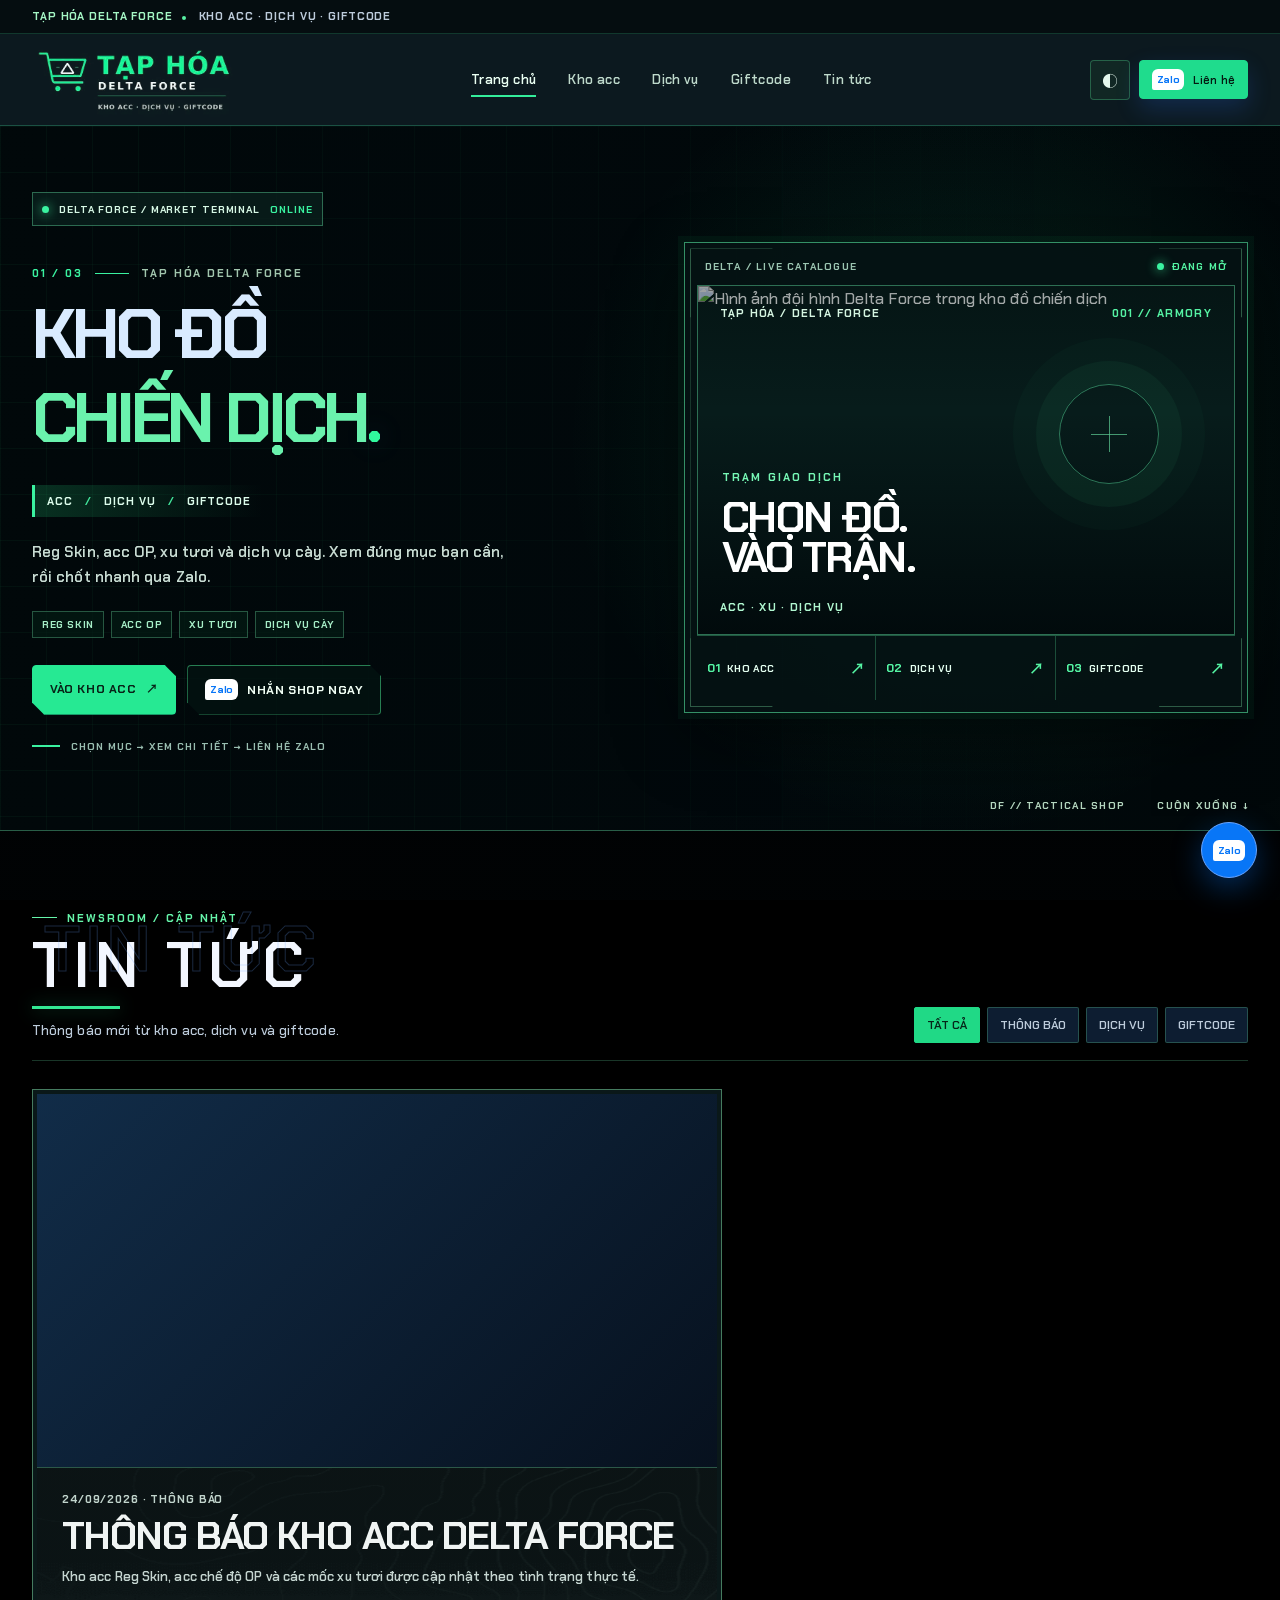
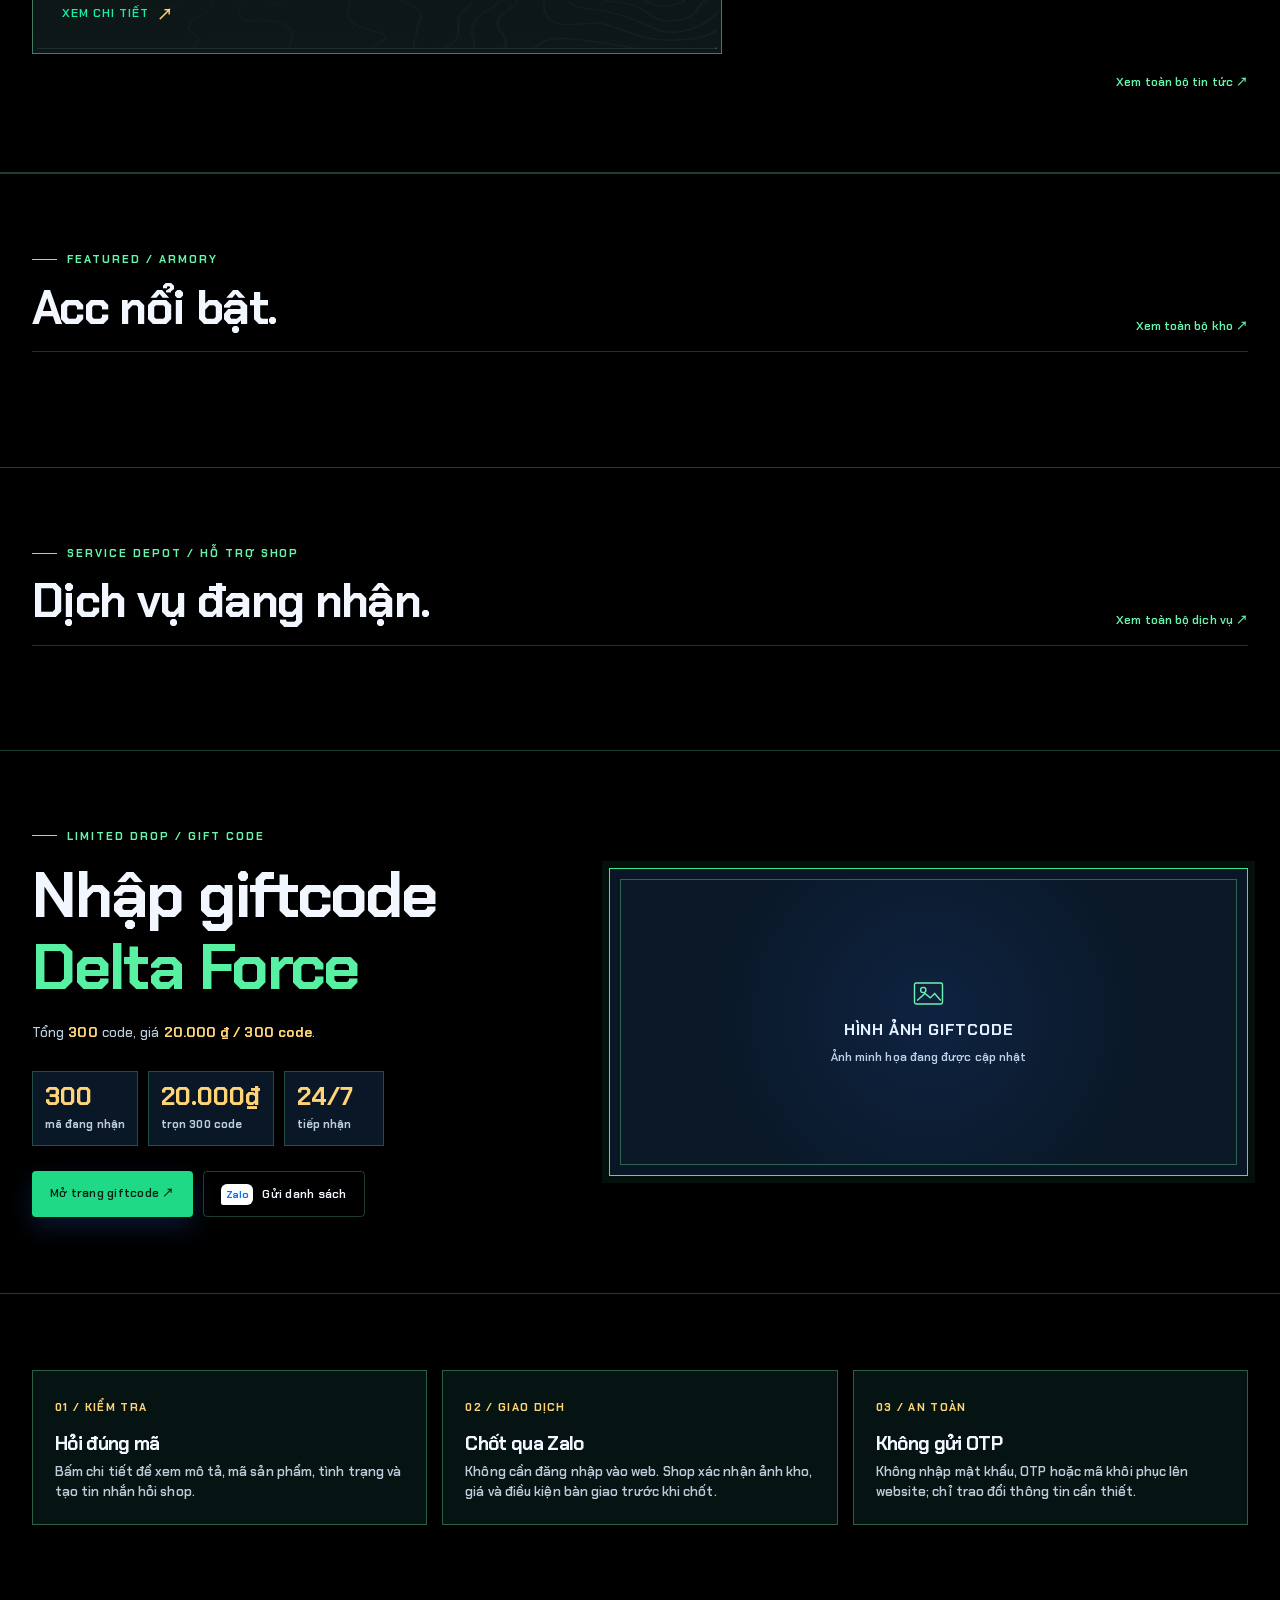
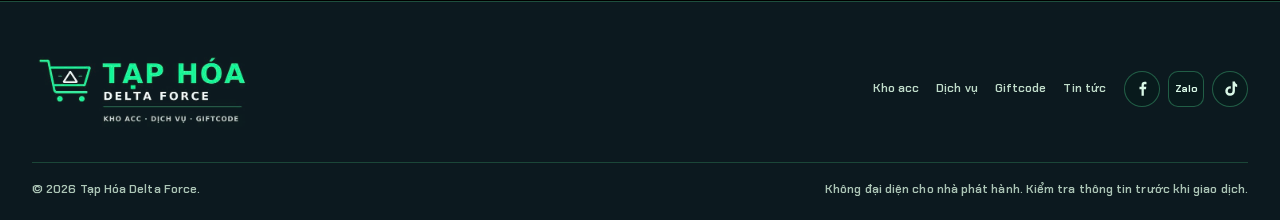
==== public/index.html @ a3ad4f60 "optimize mobile layout v29" ====
<!doctype html>
<html lang="vi" data-theme="dark">
<head>
  <meta charset="utf-8">
  <meta name="viewport" content="width=device-width, initial-scale=1">
  <meta name="theme-color" content="#07111e">
  <meta name="description" content="Tạp Hóa Delta Force — kho acc, dịch vụ và giftcode Delta Force.">
  <title>Tạp Hóa Delta Force | Trang chủ</title>
  <link rel="icon" href="favicon.svg?v=27" type="image/svg+xml">
  <link rel="preconnect" href="https://fonts.googleapis.com">
  <link rel="preconnect" href="https://fonts.gstatic.com" crossorigin>
  <link href="https://fonts.googleapis.com/css2?family=Chakra+Petch:wght@400;500;600;700&family=Kanit:wght@300;400;500;600;700&family=Noto+Sans+TC:wght@400;500;600;700&display=swap" rel="stylesheet">
  <link rel="stylesheet" href="assets/site.css?v=29">
</head>
<body class="df-page" data-page="home">
  <a class="skip-link" href="#main-content">Đến nội dung chính</a>
  <div class="topline"><div class="shell topline-inner"><span><b>TẠP HÓA DELTA FORCE</b><i></i> KHO ACC · DỊCH VỤ · GIFTCODE</span></div></div>
  <header class="site-header"><div class="shell nav-row">
    <a class="brand" href="index.html" aria-label="Tạp Hóa Delta Force - Trang chủ"><img class="site-logo" src="assets/logo-tap-hoa-delta-force.png?v=22" width="600" height="225" alt="Tạp Hóa Delta Force"></a>
    <nav class="main-nav" id="main-nav" aria-label="Điều hướng chính"><a data-page-link="home" href="index.html">Trang chủ</a><a data-page-link="accounts" href="kho-acc.html">Kho acc</a><a data-page-link="services" href="dich-vu.html">Dịch vụ</a><a data-page-link="giftcode" href="giftcode.html">Giftcode</a><a data-page-link="news" href="tin-tuc.html">Tin tức</a></nav>
    <div class="nav-actions"><button class="icon-button" id="theme-toggle" type="button" aria-label="Chuyển giao diện sáng tối" title="Sáng / tối"><span aria-hidden="true">◐</span></button><button class="button button-small button-blue" data-contact="general" type="button"><span class="zalo-pill">Zalo</span> Liên hệ</button><button class="icon-button menu-toggle" id="menu-toggle" type="button" aria-label="Mở menu" aria-controls="main-nav" aria-expanded="false">☰</button></div>
  </div></header>

  <main id="main-content">
    <section class="page-hero home-hero" id="top">
      <div class="shell home-hero-shell">
        <div class="page-hero-copy">
          <div class="df-hero-status"><span class="df-hero-status-dot" aria-hidden="true"></span><span>DELTA FORCE / MARKET TERMINAL</span><strong>ONLINE</strong></div>
          <div class="df-hero-index"><span>01 / 03</span><i aria-hidden="true"></i><span>TẠP HÓA DELTA FORCE</span></div>
          <h1 class="df-hero-heading"><span class="df-hero-heading-line">KHO ĐỒ</span><span class="df-hero-heading-line df-hero-heading-green">CHIẾN DỊCH<span class="df-hero-heading-period">.</span></span></h1>
          <div class="df-hero-strip"><span>ACC</span><span>DỊCH VỤ</span><span>GIFTCODE</span></div>
          <p class="df-hero-lead">Reg Skin, acc OP, xu tươi và dịch vụ cày. Xem đúng mục bạn cần, rồi chốt nhanh qua Zalo.</p>
          <div class="df-hero-chips" aria-label="Nhóm hàng đang có"><span>REG SKIN</span><span>ACC OP</span><span>XU TƯƠI</span><span>DỊCH VỤ CÀY</span></div>
          <div class="hero-action-row"><a class="button button-blue" href="kho-acc.html">VÀO KHO ACC <b aria-hidden="true">↗</b></a><button class="button button-outline" data-contact="general" type="button"><span class="zalo-pill">Zalo</span> NHẮN SHOP NGAY</button></div>
          <div class="df-hero-reassurance"><span class="df-hero-reassurance-bar" aria-hidden="true"></span><span>CHỌN MỤC → XEM CHI TIẾT → LIÊN HỆ ZALO</span></div>
        </div>
        <div class="df-hero-showcase">
          <div class="df-hero-showcase-head"><span>DELTA / LIVE CATALOGUE</span><span class="df-hero-live"><i aria-hidden="true"></i> ĐANG MỞ</span></div>
          <div class="df-hero-showcase-image"><img src="https://cdn.vn.garenanow.com/web/deltaforce/public/df_home/post_generic.jpg" alt="Hình ảnh đội hình Delta Force trong kho đồ chiến dịch" loading="eager" fetchpriority="high"><span class="df-hero-corner top-left">TẠP HÓA / DELTA FORCE</span><span class="df-hero-corner top-right">001 // ARMORY</span><span class="df-hero-corner bottom-left">ACC · XU · DỊCH VỤ</span><div class="df-hero-scan" aria-hidden="true"></div><div class="df-hero-showcase-title"><small>TRẠM GIAO DỊCH</small><strong>CHỌN ĐỒ.<br>VÀO TRẬN.</strong></div></div>
          <nav class="df-hero-showcase-meta" aria-label="Lối tắt danh mục"><a href="kho-acc.html"><b>01</b><span>KHO ACC</span><em aria-hidden="true">↗</em></a><a href="dich-vu.html"><b>02</b><span>DỊCH VỤ</span><em aria-hidden="true">↗</em></a><a href="giftcode.html"><b>03</b><span>GIFTCODE</span><em aria-hidden="true">↗</em></a></nav>
        </div>
      </div>
      <div class="df-hero-ground" aria-hidden="true"><span>DF // TACTICAL SHOP</span><span>CUỘN XUỐNG ↓</span></div>
    </section>

    <section class="df-news-section" id="tin-tuc"><div class="shell"><div class="df-news-heading"><div class="df-news-title-block"><div class="eyebrow">NEWSROOM / CẬP NHẬT</div><h2 data-title="TIN TỨC">TIN TỨC</h2><p>Thông báo mới từ kho acc, dịch vụ và giftcode.</p></div><div class="df-news-filters" id="news-filters" role="group" aria-label="Lọc tin tức"><button class="df-tab active" type="button" data-news-filter="all" aria-pressed="true">TẤT CẢ</button><button class="df-tab" type="button" data-news-filter="THÔNG BÁO" aria-pressed="false">THÔNG BÁO</button><button class="df-tab" type="button" data-news-filter="DỊCH VỤ" aria-pressed="false">DỊCH VỤ</button><button class="df-tab" type="button" data-news-filter="GIFTCODE" aria-pressed="false">GIFTCODE</button></div></div><div class="df-news-layout"><div id="news-feature"></div><div class="df-news-list" id="news-list"></div></div><div class="df-news-footer"><a class="df-link-arrow" href="tin-tuc.html">Xem toàn bộ tin tức ↗</a></div></div></section>
<section class="df-content-section alt"><div class="shell"><div class="df-section-head"><div><div class="eyebrow">FEATURED / ARMORY</div><h2>Acc nổi bật.</h2></div><a class="df-link-arrow" href="kho-acc.html">Xem toàn bộ kho ↗</a></div><div class="df-product-grid" id="home-product-grid"></div></div></section>

    <section class="df-content-section"><div class="shell"><div class="df-section-head"><div><div class="eyebrow">SERVICE DEPOT / HỖ TRỢ SHOP</div><h2>Dịch vụ đang nhận.</h2></div><a class="df-link-arrow" href="dich-vu.html">Xem toàn bộ dịch vụ ↗</a></div><div class="df-service-grid" id="home-service-grid"></div></div></section>

    <section class="df-content-section alt"><div class="shell df-gift-layout"><div class="df-gift-copy"><div class="eyebrow">LIMITED DROP / GIFT CODE</div><h2>Nhập giftcode<br><span>Delta Force</span></h2><p>Tổng <b id="home-gift-total">300</b> code, giá <b id="home-gift-price">20.000 ₫ / 300 code</b>.</p><div class="df-gift-stats"><div><strong id="home-gift-total-stat">300</strong><span>mã đang nhận</span></div><div><strong id="home-gift-price-stat">20.000 ₫</strong><span id="home-gift-price-label">trọn 300 code</span></div><div><strong>24/7</strong><span>tiếp nhận</span></div></div><div class="hero-action-row"><a class="button button-blue" href="giftcode.html">Mở trang giftcode ↗</a><button class="button button-outline" data-contact="giftcode" type="button"><span class="zalo-pill">Zalo</span> Gửi danh sách</button></div></div><div class="df-gift-photo" id="gift-hero-photo" aria-label="Ảnh minh họa dịch vụ Giftcode"><img id="gift-hero-image" alt="Ảnh minh họa Giftcode Delta Force" loading="lazy" hidden><iframe id="gift-hero-player" title="Video Giftcode Delta Force" loading="lazy" allow="autoplay; fullscreen" allowfullscreen hidden></iframe><button id="gift-video-unmute" class="df-gift-video-unmute" type="button" aria-label="Bấm vào video để bật tiếng" hidden><span>Bấm để bật tiếng ↗</span></button><a id="gift-video-source" class="df-gift-video-source" href="https://www.tiktok.com/@phi_hng8/video/7686838780212317461" target="_blank" rel="noopener noreferrer" hidden>Xem video gốc ↗</a><div class="df-gift-photo-placeholder" id="gift-hero-placeholder"><svg viewBox="0 0 40 40" aria-hidden="true"><rect x="4" y="8" width="32" height="24" rx="2"/><circle cx="14" cy="16" r="3"/><path d="m7 28 9-8 6 5 5-5 7 8"/></svg><strong>HÌNH ẢNH GIFTCODE</strong><span>Ảnh minh họa đang được cập nhật</span></div></div></div></section>

    <section class="df-content-section"><div class="shell"><div class="df-info-grid"><article class="df-info-card"><span>01 / KIỂM TRA</span><h3>Hỏi đúng mã</h3><p>Bấm chi tiết để xem mô tả, mã sản phẩm, tình trạng và tạo tin nhắn hỏi shop.</p></article><article class="df-info-card"><span>02 / GIAO DỊCH</span><h3>Chốt qua Zalo</h3><p>Không cần đăng nhập vào web. Shop xác nhận ảnh kho, giá và điều kiện bàn giao trước khi chốt.</p></article><article class="df-info-card"><span>03 / AN TOÀN</span><h3>Không gửi OTP</h3><p>Không nhập mật khẩu, OTP hoặc mã khôi phục lên website; chỉ trao đổi thông tin cần thiết.</p></article></div></div></section>
  </main>

  <footer class="site-footer"><div class="shell"><div class="footer-top"><a class="brand" href="index.html"><img class="site-logo" src="assets/logo-tap-hoa-delta-force.png?v=22" width="600" height="225" alt="Tạp Hóa Delta Force"></a><div class="footer-right"><div class="footer-links"><a href="kho-acc.html">Kho acc</a><a href="dich-vu.html">Dịch vụ</a><a href="giftcode.html">Giftcode</a><a href="tin-tuc.html">Tin tức</a></div><div class="footer-socials" aria-label="Mạng xã hội của shop"><a class="footer-social" data-social-link="facebook" href="https://www.facebook.com/" target="_blank" rel="noopener noreferrer" aria-label="Facebook"><svg viewBox="0 0 24 24" aria-hidden="true"><path d="M13.7 21v-8h2.7l.4-3.1h-3.1V8c0-.9.3-1.5 1.6-1.5H17V3.7c-.3 0-1.2-.1-2.3-.1-2.3 0-3.9 1.4-3.9 4v2.3H8.2V13h2.6v8h2.9Z"/></svg></a><a class="footer-social footer-social-zalo" data-zalo-link href="https://zalo.me/84394781498" target="_blank" rel="noopener noreferrer" aria-label="Zalo"><span>Zalo</span></a><a class="footer-social" data-social-link="tiktok" href="https://www.tiktok.com/@phi_hng8" target="_blank" rel="noopener noreferrer" aria-label="TikTok"><svg viewBox="0 0 24 24" aria-hidden="true"><path d="M14.6 3h3c.2 1.7 1.2 3.1 2.8 3.9v3.1a8.1 8.1 0 0 1-2.8-.7v5.8a6.1 6.1 0 1 1-5.2-6v3.1a3 3 0 1 0 2.2 2.9V3Z"/></svg></a></div></div></div><div class="footer-bottom"><span>© <span id="year"></span> Tạp Hóa Delta Force.</span><span>Không đại diện cho nhà phát hành. Kiểm tra thông tin trước khi giao dịch.</span></div></div></footer>
  <button class="floating-zalo" data-contact="general" type="button" aria-label="Liên hệ Tạp Hóa Delta Force qua Zalo"><span class="zalo-pill">Zalo</span></button>

  <dialog class="modal product-modal" id="product-modal" aria-labelledby="modal-title"><button class="modal-close" type="button" data-close-modal aria-label="Đóng">×</button><div class="modal-product-art" id="modal-art"></div><div class="modal-content"><div class="eyebrow" id="modal-category"></div><h2 id="modal-title"></h2><div class="modal-price" id="modal-price"></div><p id="modal-description"></p><dl class="modal-specs"><dt>Mã sản phẩm</dt><dd id="modal-code"></dd><dt>Tình trạng</dt><dd id="modal-status"></dd><dt>Hình thức</dt><dd>Trao đổi qua Zalo</dd></dl><p class="modal-note" id="modal-note"></p><button class="button button-blue full-button" id="modal-buy" type="button"><span class="zalo-pill">Zalo</span> Hỏi mua mục này</button></div></dialog>
  <dialog class="modal contact-modal" id="contact-modal" aria-labelledby="contact-title"><button class="modal-close" type="button" data-close-modal aria-label="Đóng">×</button><div class="eyebrow">READY TO CHAT / ZALO</div><h2 id="contact-title">Trao đổi với shop</h2><p>Kiểm tra nội dung tin nhắn, sau đó bấm mở Zalo. Website không yêu cầu tài khoản và không tự thu thông tin đăng nhập.</p><label class="sr-only" for="contact-text">Nội dung tin nhắn</label><textarea id="contact-text" spellcheck="false"></textarea><div class="contact-actions"><button class="button button-outline" id="copy-contact" type="button">Sao chép nội dung</button><a class="button button-blue" id="open-zalo" href="https://zalo.me/84394781498" target="_blank" rel="noopener noreferrer"><span class="zalo-pill">Zalo</span> Mở Zalo shop</a></div><div class="contact-status" id="contact-status" role="status" aria-live="polite" hidden></div></dialog>
  <script src="/api/catalog.js"></script><script src="assets/data.js?v=29"></script><script src="assets/site.js?v=29"></script>
</body>
</html>
---- public/assets/site.css ----
:root {
  --bg: #07111e;
  --bg-soft: #0a1727;
  --panel: #0d1d31;
  --panel-2: #102843;
  --panel-3: #142f4e;
  --text: #f2f7ff;
  --muted: #91a5be;
  --muted-2: #667d99;
  --line: #213a57;
  --blue: #2e72ff;
  --blue-bright: #69a5ff;
  --gold: #f4a41b;
  --gold-soft: #ffd477;
  --green: #18d88a;
  --red: #ff6f62;
  --shadow: 0 24px 70px rgba(0, 0, 0, .28);
  --max: 1220px;
  --radius: 14px;
}

html[data-theme="light"] {
  --bg: #edf3f9;
  --bg-soft: #f5f8fc;
  --panel: #ffffff;
  --panel-2: #eef4fb;
  --panel-3: #dfeafa;
  --text: #0b1d31;
  --muted: #607690;
  --muted-2: #8294a9;
  --line: #cad9e9;
  --blue: #1557d6;
  --blue-bright: #1557d6;
  --gold: #b56b00;
  --gold-soft: #d98b13;
  --green: #087c54;
  --shadow: 0 22px 58px rgba(18, 45, 78, .13);
}

* { box-sizing: border-box; }
html { scroll-behavior: smooth; scroll-padding-top: 94px; }
body {
  margin: 0;
  color: var(--text);
  background: var(--bg);
  font: 15px/1.65 "Noto Sans TC", "Segoe UI", Arial, sans-serif;
  -webkit-font-smoothing: antialiased;
  overflow-x: hidden;
}
body::before {
  content: "";
  position: fixed;
  inset: 0;
  pointer-events: none;
  opacity: .26;
  background-image: linear-gradient(rgba(105, 165, 255, .035) 1px, transparent 1px), linear-gradient(90deg, rgba(105, 165, 255, .035) 1px, transparent 1px);
  background-size: 42px 42px;
  mask-image: linear-gradient(to bottom, #000, transparent 86%);
  z-index: -1;
}
body, button, input, select, textarea { font-family: inherit; }
button, input, select, textarea { font-size: inherit; }
button, a { -webkit-tap-highlight-color: transparent; }
button { cursor: pointer; }
a { color: inherit; text-decoration: none; }
img { display: block; max-width: 100%; }
h1, h2, h3, p { margin: 0; }
h1, h2, h3, .button, .brand-copy, .eyebrow, .topline, .card-label, .hud-frame, .category-tab, .gift-card, .trade-card { font-family: "Chakra Petch", "Noto Sans TC", sans-serif; }
h1, h2, h3 { line-height: 1.12; letter-spacing: -.035em; }
button:focus-visible, a:focus-visible, input:focus-visible, select:focus-visible, textarea:focus-visible, summary:focus-visible { outline: 3px solid var(--gold); outline-offset: 3px; }

.shell { width: min(var(--max), calc(100% - 64px)); margin-inline: auto; }
.sr-only { position: absolute; width: 1px; height: 1px; padding: 0; margin: -1px; overflow: hidden; clip: rect(0, 0, 0, 0); white-space: nowrap; border: 0; }
.skip-link { position: fixed; left: 18px; top: -80px; z-index: 100; padding: 10px 14px; color: #fff; background: var(--blue); }
.skip-link:focus { top: 10px; }

.topline { border-bottom: 1px solid var(--line); background: rgba(10, 23, 39, .93); color: var(--muted); font-size: 10px; letter-spacing: .08em; }
html[data-theme="light"] .topline { background: #dfeafa; }
.topline-inner { min-height: 33px; display: flex; align-items: center; justify-content: space-between; gap: 18px; }
.topline b { color: var(--gold-soft); font-weight: 700; }
.topline i { display: inline-block; width: 4px; height: 4px; margin: 0 9px; border-radius: 50%; background: var(--blue-bright); vertical-align: middle; }
.topline a { color: var(--gold-soft); font-weight: 700; }
.topline a span { margin-left: 5px; font-size: 14px; }

.site-header { position: sticky; top: 0; z-index: 30; border-bottom: 1px solid var(--line); background: color-mix(in srgb, var(--bg) 88%, transparent); backdrop-filter: blur(18px); }
.nav-row { min-height: 78px; display: flex; align-items: center; gap: 28px; }
.brand { display: inline-flex; align-items: center; gap: 11px; flex: none; }
.brand-mark { width: 41px; height: 41px; display: grid; place-items: center; border: 1px solid var(--blue); background: linear-gradient(145deg, var(--panel-2), var(--panel)); box-shadow: 0 0 0 4px rgba(46, 114, 255, .08); }
.brand-mark svg { width: 32px; height: 32px; fill: none; stroke: var(--gold); stroke-width: 3; stroke-linecap: round; stroke-linejoin: round; }
.brand-copy { display: grid; line-height: 1; letter-spacing: .08em; }
.brand-copy strong { font-size: 15px; font-weight: 700; }
.brand-copy b { margin-top: 5px; color: var(--blue-bright); font-size: 10px; font-weight: 700; letter-spacing: .17em; }
.main-nav { display: flex; align-items: center; justify-content: center; gap: 8px; flex: 1; }
.main-nav a { position: relative; padding: 10px 12px; color: var(--muted); font-family: "Chakra Petch", sans-serif; font-size: 13px; font-weight: 600; letter-spacing: .03em; }
.main-nav a::after { content: ""; position: absolute; left: 12px; right: 12px; bottom: 3px; height: 2px; transform: scaleX(0); transform-origin: left; background: var(--gold); transition: transform .18s ease; }
.main-nav a:hover, .main-nav a.active { color: var(--text); }
.main-nav a:hover::after, .main-nav a.active::after { transform: scaleX(1); }
.nav-actions { display: flex; align-items: center; gap: 9px; }
.icon-button { width: 40px; height: 40px; display: grid; place-items: center; border: 1px solid var(--line); border-radius: 4px; color: var(--muted); background: var(--panel); }
.icon-button:hover { border-color: var(--blue); color: var(--blue-bright); }
.menu-toggle { display: none; font-size: 19px; }

.button { min-height: 46px; display: inline-flex; align-items: center; justify-content: center; gap: 9px; padding: 10px 17px; border: 1px solid transparent; border-radius: 4px; font-weight: 700; font-size: 12px; letter-spacing: .02em; transition: transform .18s ease, box-shadow .18s ease, background .18s ease, border-color .18s ease; }
.button:hover { transform: translateY(-2px); }
.button-blue { color: #fff !important; background: var(--blue); box-shadow: 0 10px 25px rgba(46, 114, 255, .2); }
.button-blue:hover { background: #4785ff; box-shadow: 0 13px 30px rgba(46, 114, 255, .3); }
.button-outline { color: var(--text); background: transparent; border-color: var(--line); }
.button-outline:hover { border-color: var(--blue-bright); background: var(--panel-2); }
.button-small { min-height: 39px; padding: 8px 12px; font-size: 11px; }
.zalo-pill { display: inline-grid; place-items: center; padding: 2px 5px; color: #0876f7; background: #fff; border-radius: 6px 6px 6px 2px; font-family: "Segoe UI", sans-serif; font-size: 10px; font-weight: 800; line-height: 17px; letter-spacing: -.03em; }

.hero { position: relative; padding: 88px 0 78px; border-bottom: 1px solid var(--line); background: radial-gradient(circle at 78% 15%, rgba(46, 114, 255, .19), transparent 28%), radial-gradient(circle at 18% 42%, rgba(244, 164, 27, .07), transparent 24%); }
.hero::after { content: ""; position: absolute; right: -120px; bottom: -180px; width: 560px; height: 560px; border: 1px solid rgba(105, 165, 255, .1); border-radius: 50%; box-shadow: 0 0 0 32px rgba(105, 165, 255, .025), 0 0 0 64px rgba(105, 165, 255, .02); pointer-events: none; }
.hero-grid { display: grid; grid-template-columns: minmax(0, 1fr) minmax(420px, .92fr); align-items: center; gap: 76px; }
.eyebrow { display: flex; align-items: center; gap: 10px; color: var(--gold-soft); font-size: 10px; font-weight: 700; letter-spacing: .18em; }
.eyebrow::before { content: ""; width: 25px; height: 1px; background: currentColor; }
.hero h1 { margin: 23px 0 22px; font-size: clamp(46px, 5.6vw, 78px); font-weight: 700; }
.hero h1 span, .gift-copy h2 span { color: var(--blue-bright); }
.hero-lead { max-width: 570px; color: var(--muted); font-size: 16px; line-height: 1.9; }
.hero-tags { display: flex; flex-wrap: wrap; gap: 8px; margin-top: 25px; }
.hero-tags span { padding: 6px 9px; border: 1px solid var(--line); background: rgba(13, 29, 49, .56); color: var(--muted); font-family: "Chakra Petch", sans-serif; font-size: 9px; font-weight: 600; letter-spacing: .08em; }
html[data-theme="light"] .hero-tags span { background: rgba(255, 255, 255, .62); }
.hero-actions { display: flex; flex-wrap: wrap; gap: 11px; margin-top: 29px; }
.hero-note { display: flex; align-items: center; gap: 8px; margin-top: 22px; color: var(--muted-2); font-size: 11px; }
.status-dot { width: 7px; height: 7px; border-radius: 50%; background: var(--green); box-shadow: 0 0 0 4px rgba(24, 216, 138, .1); }

.hero-visual { position: relative; min-width: 0; }
.hud-frame { position: relative; padding: 21px; border: 1px solid var(--blue); background: linear-gradient(145deg, rgba(16, 40, 67, .94), rgba(7, 17, 30, .95)); box-shadow: var(--shadow), 0 0 0 7px rgba(46, 114, 255, .07); overflow: hidden; }
html[data-theme="light"] .hud-frame { background: linear-gradient(145deg, #f9fcff, #dce9fa); }
.hud-frame::before, .hud-frame::after { content: ""; position: absolute; width: 56px; height: 56px; border-color: var(--gold); border-style: solid; pointer-events: none; }
.hud-frame::before { left: -1px; top: -1px; border-width: 3px 0 0 3px; }
.hud-frame::after { right: -1px; bottom: -1px; border-width: 0 3px 3px 0; }
.hud-top, .hud-bottom { display: flex; justify-content: space-between; gap: 10px; color: var(--muted); font-size: 9px; letter-spacing: .14em; }
.hud-top b, .hud-bottom span:last-child { color: var(--gold-soft); }
.hud-top b { font-weight: 700; }
.hud-main { display: flex; align-items: center; gap: 28px; padding: 38px 20px 34px; }
.radar { position: relative; width: 170px; aspect-ratio: 1; display: grid; place-items: center; border: 1px solid rgba(105, 165, 255, .35); border-radius: 50%; background: radial-gradient(circle, rgba(46, 114, 255, .21) 0, transparent 63%), linear-gradient(90deg, transparent 49.5%, rgba(105, 165, 255, .28) 50%, transparent 50.5%), linear-gradient(0deg, transparent 49.5%, rgba(105, 165, 255, .28) 50%, transparent 50.5%); overflow: hidden; flex: none; }
.radar::before { content: ""; position: absolute; inset: 19%; border: 1px solid rgba(105, 165, 255, .28); border-radius: 50%; }
.radar-ring { position: absolute; border: 1px solid rgba(105, 165, 255, .21); border-radius: 50%; }
.ring-one { inset: 32%; }.ring-two { inset: 7%; }
.radar-line { position: absolute; width: 100%; height: 1px; background: var(--gold); transform: rotate(-42deg); transform-origin: center; opacity: .9; }
.radar-dot { position: absolute; left: 58%; top: 29%; width: 7px; height: 7px; border-radius: 50%; background: var(--gold); box-shadow: 0 0 0 6px rgba(244, 164, 27, .12), 0 0 18px var(--gold); }
.radar strong { color: var(--text); font-size: 28px; letter-spacing: .1em; z-index: 1; }
.hud-info { min-width: 0; }
.hud-kicker { display: block; color: var(--gold-soft); font-size: 10px; letter-spacing: .24em; }
.hud-info strong { display: block; margin: 8px 0 10px; color: var(--text); font-size: clamp(31px, 4vw, 51px); line-height: .92; letter-spacing: .06em; }
.hud-info small { color: var(--muted); font-size: 9px; letter-spacing: .12em; }
.hud-grid { display: grid; grid-template-columns: repeat(2, 1fr); border-top: 1px solid var(--line); border-left: 1px solid var(--line); }
.hud-grid > div { min-height: 82px; padding: 13px; border-right: 1px solid var(--line); border-bottom: 1px solid var(--line); }
.hud-grid span { display: block; color: var(--gold-soft); font-size: 9px; }
.hud-grid b { display: block; margin-top: 8px; color: var(--text); font-size: 14px; }
.hud-grid small { display: block; margin-top: 2px; color: var(--muted); font-size: 8px; letter-spacing: .07em; }
.hud-bottom { padding-top: 17px; font-size: 8px; }
.hud-bottom i { display: inline-block; width: 5px; height: 5px; margin-left: 6px; border-radius: 50%; background: var(--green); box-shadow: 0 0 0 3px rgba(24, 216, 138, .1); }
.floating-badge { position: absolute; right: -25px; bottom: 19px; display: flex; align-items: center; gap: 9px; padding: 12px 14px; border: 1px solid var(--gold); color: var(--bg); background: var(--gold); box-shadow: 0 12px 30px rgba(244, 164, 27, .23); transform: rotate(-3deg); }
.floating-badge strong { font-family: "Chakra Petch", sans-serif; font-size: 26px; line-height: 1; }
.floating-badge span { font-family: "Chakra Petch", sans-serif; font-size: 9px; font-weight: 700; line-height: 1.2; letter-spacing: .08em; }

.signal-strip { border-bottom: 1px solid var(--line); background: var(--panel); }
.signal-grid { display: grid; grid-template-columns: repeat(3, 1fr); }
.signal-item { display: flex; align-items: flex-start; gap: 13px; padding: 22px 24px; }
.signal-item + .signal-item { border-left: 1px solid var(--line); }
.signal-icon { width: 30px; height: 30px; display: grid; place-items: center; flex: none; color: var(--gold-soft); border: 1px solid var(--line); background: var(--panel-2); font-family: "Chakra Petch", sans-serif; font-weight: 700; }
.signal-item b { display: block; color: var(--text); font-family: "Chakra Petch", sans-serif; font-size: 12px; }
.signal-item small { display: block; margin-top: 3px; color: var(--muted); font-size: 10px; line-height: 1.5; }

.section { padding: 90px 0; }
.section-heading { display: flex; align-items: flex-end; justify-content: space-between; gap: 25px; margin-bottom: 33px; }
.section-heading h2 { margin-top: 14px; font-size: clamp(34px, 4vw, 49px); font-weight: 700; }
.section-heading > p { max-width: 390px; color: var(--muted); font-size: 12px; line-height: 1.8; }
.section-heading-tight { margin-bottom: 25px; }

.catalog-section { background: linear-gradient(180deg, transparent, rgba(13, 29, 49, .55)); }
.catalog-toolbar { display: flex; align-items: center; justify-content: space-between; gap: 20px; flex-wrap: wrap; }
.category-tabs { display: flex; flex-wrap: wrap; gap: 7px; }
.category-tab { min-height: 39px; padding: 8px 13px; border: 1px solid var(--line); border-radius: 2px; color: var(--muted); background: var(--panel); font-size: 10px; font-weight: 700; letter-spacing: .03em; }
.category-tab:hover { color: var(--text); border-color: var(--blue); }
.category-tab.active { border-color: var(--blue); color: #fff; background: var(--blue); }
.catalog-tools { display: flex; align-items: center; gap: 9px; }
.search-box { position: relative; }
.search-box > span:not(.sr-only) { position: absolute; left: 12px; top: 7px; color: var(--muted); font-size: 21px; }
.search-box input, .catalog-tools select { min-height: 39px; border: 1px solid var(--line); border-radius: 3px; color: var(--text); background: var(--panel); font-size: 11px; }
.search-box input { width: 205px; padding: 8px 12px 8px 33px; }
.catalog-tools select { padding: 8px 10px; }
.search-box input::placeholder { color: var(--muted-2); }
.result-line { min-height: 25px; margin-top: 19px; color: var(--muted); font-family: "Chakra Petch", sans-serif; font-size: 10px; letter-spacing: .08em; }
.product-grid { display: grid; grid-template-columns: repeat(4, minmax(0, 1fr)); gap: 16px; }
.product-card { display: flex; flex-direction: column; min-width: 0; overflow: hidden; border: 1px solid var(--line); background: var(--panel); transition: transform .18s ease, border-color .18s ease, box-shadow .18s ease; }
.product-card:hover { transform: translateY(-4px); border-color: var(--blue); box-shadow: 0 18px 35px rgba(0, 0, 0, .2); }
.product-visual { position: relative; min-height: 188px; display: flex; align-items: center; justify-content: center; overflow: hidden; background-color: var(--panel-2); background-image: linear-gradient(135deg, rgba(105, 165, 255, .05) 25%, transparent 25%), linear-gradient(315deg, rgba(105, 165, 255, .05) 25%, transparent 25%); background-position: 0 0, 9px 9px; background-size: 18px 18px; }
.product-visual::before { content: ""; position: absolute; inset: 15px; border: 1px solid rgba(105, 165, 255, .21); clip-path: polygon(0 0, 26% 0, 26% 1px, 74% 1px, 74% 0, 100% 0, 100% 26%, calc(100% - 1px) 26%, calc(100% - 1px) 74%, 100% 74%, 100% 100%, 74% 100%, 74% calc(100% - 1px), 26% calc(100% - 1px), 26% 100%, 0 100%, 0 74%, 1px 74%, 1px 26%, 0 26%); }
.product-visual::after { content: ""; position: absolute; inset: 0; background: radial-gradient(circle at 72% 25%, rgba(46, 114, 255, .22), transparent 34%); pointer-events: none; }
.art-reg { background-color: #0f273f; }.art-op { background-color: #111e31; }.art-xu { background-color: #352818; }.art-service { background-color: #102d35; }.art-gift { background-color: #291f3a; }
html[data-theme="light"] .art-reg { background-color: #dceeff; } html[data-theme="light"] .art-op { background-color: #e4eaf3; } html[data-theme="light"] .art-xu { background-color: #fff0d2; } html[data-theme="light"] .art-service { background-color: #d7f0ef; } html[data-theme="light"] .art-gift { background-color: #eee3fa; }
.art-symbol { position: relative; z-index: 1; color: var(--blue-bright); font-family: "Chakra Petch", sans-serif; font-size: 53px; font-weight: 700; letter-spacing: .03em; text-shadow: 0 0 27px rgba(105, 165, 255, .4); }
.art-xu .art-symbol { color: var(--gold-soft); text-shadow: 0 0 27px rgba(244, 164, 27, .42); }.art-gift .art-symbol { color: #d7a7ff; }.art-service .art-symbol { color: #6ee3da; }
.product-tag, .product-code { position: absolute; z-index: 2; top: 13px; padding: 4px 7px; font-family: "Chakra Petch", sans-serif; font-size: 8px; font-weight: 700; letter-spacing: .08em; }
.product-tag { left: 13px; color: var(--text); border: 1px solid rgba(105, 165, 255, .27); background: rgba(7, 17, 30, .58); }
html[data-theme="light"] .product-tag { background: rgba(255,255,255,.72); }
.product-code { right: 13px; color: var(--gold-soft); }
.product-scan { position: absolute; bottom: 16px; left: 16px; right: 16px; z-index: 2; height: 1px; background: var(--blue); opacity: .65; box-shadow: 0 0 13px var(--blue); }
.product-body { display: flex; flex-direction: column; flex: 1; padding: 17px 17px 16px; }
.product-meta { display: flex; justify-content: space-between; gap: 8px; color: var(--muted-2); font-family: "Chakra Petch", sans-serif; font-size: 9px; letter-spacing: .06em; }
.product-meta b { color: var(--green); font-weight: 600; }
.product-card h3 { margin: 9px 0 8px; font-size: 18px; font-weight: 700; }
.product-card p { min-height: 38px; color: var(--muted); font-size: 11px; line-height: 1.65; }
.product-bottom { display: flex; align-items: flex-end; justify-content: space-between; gap: 8px; margin-top: 17px; padding-top: 14px; border-top: 1px solid var(--line); }
.product-price { color: var(--text); font-family: "Chakra Petch", sans-serif; font-size: 17px; font-weight: 700; line-height: 1.05; }
.product-price small { display: block; margin-top: 5px; color: var(--muted-2); font-size: 8px; font-weight: 500; }
.card-actions { display: flex; gap: 6px; }
.text-button { min-height: 34px; padding: 6px 9px; border: 1px solid var(--line); border-radius: 3px; color: var(--muted); background: transparent; font-family: "Chakra Petch", sans-serif; font-size: 9px; font-weight: 700; }
.text-button:hover { color: var(--text); border-color: var(--blue); }.text-button.buy { color: #fff; border-color: var(--blue); background: var(--blue); }
.empty-state { display: grid; gap: 6px; place-items: center; padding: 55px 20px; border: 1px dashed var(--line); background: var(--panel); text-align: center; }
.empty-state strong { font-family: "Chakra Petch", sans-serif; font-size: 20px; }.empty-state span { color: var(--muted); font-size: 12px; }

.service-section { border-block: 1px solid var(--line); background: linear-gradient(180deg, rgba(13, 29, 49, .63), transparent); }
.service-grid { display: grid; grid-template-columns: repeat(4, minmax(0, 1fr)); gap: 16px; }
.service-card { display: flex; flex-direction: column; overflow: hidden; border: 1px solid var(--line); background: var(--panel); }
.service-card:hover { border-color: var(--blue); }
.service-image { position: relative; aspect-ratio: 1.42; overflow: hidden; background: var(--panel-2); }
.service-image::after { content: ""; position: absolute; inset: 0; background: linear-gradient(180deg, transparent 32%, rgba(7, 17, 30, .8)); }
.service-image img { width: 100%; height: 100%; object-fit: cover; transition: transform .35s ease; }
.service-image.image-fallback { background: radial-gradient(circle at 65% 25%, rgba(46,114,255,.35), transparent 30%), linear-gradient(135deg, var(--panel-3), var(--panel)); }
.service-card:hover .service-image img { transform: scale(1.05); }
.service-code { position: absolute; z-index: 1; left: 13px; top: 12px; padding: 4px 7px; color: var(--gold-soft); border: 1px solid rgba(244, 164, 27, .55); background: rgba(7, 17, 30, .65); font-family: "Chakra Petch", sans-serif; font-size: 9px; font-weight: 700; letter-spacing: .08em; }
.service-body { display: flex; flex-direction: column; flex: 1; padding: 19px 18px 18px; }
.card-label { color: var(--gold-soft); font-size: 10px; font-weight: 700; letter-spacing: .1em; }
.service-body h3 { margin: 8px 0 9px; font-size: 20px; }.service-body p { min-height: 34px; color: var(--muted); font-size: 11px; line-height: 1.7; }.service-body p + p { margin-top: 5px; }.service-body b { color: var(--text); }.service-highlight { color: var(--gold-soft) !important; }.service-body .button { align-self: flex-start; margin-top: 16px; }
.service-note { display: flex; align-items: center; gap: 8px; margin-top: 22px; color: var(--muted); font-size: 11px; }.service-note span { color: var(--green); font-weight: 700; }

.gift-section { position: relative; overflow: hidden; background: radial-gradient(circle at 78% 45%, rgba(46, 114, 255, .2), transparent 34%), var(--panel); }
.gift-section::after { content: "CODE"; position: absolute; right: -25px; bottom: -69px; color: rgba(105, 165, 255, .045); font-family: "Chakra Petch", sans-serif; font-size: 190px; font-weight: 700; letter-spacing: -.1em; pointer-events: none; }
.gift-layout { display: grid; grid-template-columns: .88fr 1.12fr; align-items: center; gap: 78px; }
.gift-copy h2 { margin: 16px 0 17px; font-size: clamp(38px, 4vw, 57px); }.gift-copy > p { max-width: 520px; color: var(--muted); font-size: 14px; line-height: 1.9; }.gift-copy > p b { color: var(--gold-soft); }.gift-copy .button { margin-top: 26px; }
.gift-meta { display: flex; gap: 12px; margin-top: 25px; }.gift-meta div { min-width: 92px; padding: 11px 12px; border: 1px solid var(--line); background: var(--bg-soft); }.gift-meta strong { display: block; color: var(--gold-soft); font-family: "Chakra Petch", sans-serif; font-size: 21px; line-height: 1; }.gift-meta span { display: block; margin-top: 7px; color: var(--muted); font-size: 9px; }
.gift-card { position: relative; padding: 24px; border: 1px solid var(--blue); background: #091726; box-shadow: var(--shadow), 0 0 0 8px rgba(46, 114, 255, .08); }.gift-card::before { content: ""; position: absolute; inset: 10px; border: 1px dashed rgba(105, 165, 255, .28); pointer-events: none; }.gift-card-top { position: relative; z-index: 1; display: flex; justify-content: space-between; color: var(--muted); font-size: 10px; letter-spacing: .13em; }.gift-card-top b { color: var(--gold-soft); }.gift-console { position: relative; z-index: 1; margin-top: 24px; padding: 19px; border: 1px solid #183653; background: #06111e; color: #9cc2e9; }.console-line { display: flex; align-items: center; gap: 5px; padding-bottom: 15px; border-bottom: 1px solid #183653; color: #6b88a7; font-size: 10px; }.console-line i { width: 6px; height: 6px; border-radius: 50%; background: var(--red); }.console-line i:nth-child(2) { background: var(--gold); }.console-line i:nth-child(3) { background: var(--green); }.console-line span { margin-left: 8px; font-family: "Chakra Petch", sans-serif; }.gift-console p { margin-top: 15px; color: #9cc2e9; font-family: "Chakra Petch", sans-serif; font-size: 12px; }.gift-console em { color: var(--gold); font-style: normal; }.console-progress { height: 5px; margin-top: 22px; background: #17324e; }.console-progress span { display: block; height: 100%; background: linear-gradient(90deg, var(--blue), var(--gold)); }.gift-console small { display: block; margin-top: 10px; color: var(--muted-2); font-size: 9px; letter-spacing: .09em; }.gift-seal { position: absolute; z-index: 2; right: 39px; bottom: 27px; width: 73px; height: 73px; display: grid; place-items: center; align-content: center; border: 1px solid var(--gold); border-radius: 50%; color: var(--gold-soft); background: rgba(7, 17, 30, .88); font-family: "Chakra Petch", sans-serif; font-size: 22px; font-weight: 700; line-height: .8; transform: rotate(9deg); }.gift-seal span { margin-top: 6px; font-size: 8px; letter-spacing: .2em; }

.trade-section { background: var(--bg-soft); }
.trade-grid { display: grid; grid-template-columns: 1fr 1fr; gap: 70px; align-items: center; }.trade-panel h2 { margin: 16px 0 16px; font-size: clamp(35px, 4vw, 52px); }.trade-panel > p { max-width: 500px; color: var(--muted); font-size: 14px; line-height: 1.85; }.trade-panel .button { margin-top: 27px; }.trade-list { display: grid; gap: 13px; margin-top: 25px; }.trade-list div { display: flex; align-items: center; gap: 12px; color: var(--muted); font-size: 12px; }.trade-list b { width: 27px; height: 27px; display: grid; place-items: center; flex: none; color: var(--gold-soft); border: 1px solid var(--line); font-family: "Chakra Petch", sans-serif; font-size: 10px; }.trade-card { position: relative; min-height: 310px; padding: 25px; border: 1px solid var(--line); background: linear-gradient(145deg, var(--panel-2), var(--panel)); box-shadow: var(--shadow); overflow: hidden; }.trade-card::before { content: ""; position: absolute; width: 230px; height: 230px; right: -60px; bottom: -65px; border: 1px solid rgba(105, 165, 255, .23); border-radius: 50%; box-shadow: 0 0 0 24px rgba(105, 165, 255, .04), 0 0 0 48px rgba(105, 165, 255, .03); }.trade-card-head { display: flex; justify-content: space-between; color: var(--muted); font-size: 10px; letter-spacing: .14em; }.trade-card-head b { color: var(--green); }.trade-lines { display: grid; gap: 22px; margin-top: 48px; }.trade-lines div { display: flex; justify-content: space-between; gap: 20px; padding-bottom: 11px; border-bottom: 1px solid var(--line); }.trade-lines span { color: var(--muted); font-size: 10px; }.trade-lines strong { color: var(--text); font-size: 12px; text-align: right; }.trade-stamp { position: absolute; right: 42px; bottom: 33px; padding: 10px; border: 1px solid var(--gold); color: var(--gold-soft); font-size: 10px; font-weight: 700; line-height: 1.05; letter-spacing: .12em; transform: rotate(-12deg); }

.faq-section { border-top: 1px solid var(--line); }.faq-grid { display: grid; grid-template-columns: .82fr 1.18fr; gap: 90px; }.faq-grid h2 { margin: 16px 0; font-size: clamp(32px, 3.4vw, 44px); }.faq-grid > div > p { color: var(--muted); font-size: 13px; line-height: 1.85; }.faq-list details { border-bottom: 1px solid var(--line); padding: 17px 0; }.faq-list details:first-child { padding-top: 0; }.faq-list summary { display: flex; align-items: center; justify-content: space-between; gap: 20px; cursor: pointer; list-style: none; color: var(--text); font-family: "Chakra Petch", sans-serif; font-size: 14px; font-weight: 700; }.faq-list summary::-webkit-details-marker { display: none; }.faq-list summary::after { content: "+"; color: var(--gold-soft); font-size: 20px; font-weight: 400; }.faq-list details[open] summary::after { content: "−"; }.faq-list details p { padding: 12px 31px 0 0; color: var(--muted); font-size: 12px; line-height: 1.8; }.faq-list details p b { color: var(--gold-soft); }

.site-footer { padding: 42px 0 20px; border-top: 1px solid var(--line); background: var(--panel); }.footer-top { display: flex; align-items: center; justify-content: space-between; gap: 25px; padding-bottom: 28px; border-bottom: 1px solid var(--line); }.footer-links { display: flex; flex-wrap: wrap; align-items: center; justify-content: flex-end; gap: 17px; color: var(--muted); font-family: "Chakra Petch", sans-serif; font-size: 11px; }.footer-links a:hover, .footer-links button:hover { color: var(--blue-bright); }.footer-links button { padding: 0; border: 0; color: var(--gold-soft); background: none; font: inherit; cursor: pointer; }.footer-bottom { display: flex; justify-content: space-between; gap: 20px; margin-top: 17px; color: var(--muted-2); font-size: 10px; }
.floating-zalo { position: fixed; right: 23px; bottom: 22px; z-index: 25; width: 56px; height: 56px; display: grid; place-items: center; border: 1px solid #69a5ff; border-radius: 50%; background: #0876f7; box-shadow: 0 10px 30px rgba(8, 118, 247, .35); }.floating-zalo:hover { transform: translateY(-3px); }

.modal { width: min(810px, calc(100% - 26px)); max-height: 91dvh; padding: 0; overflow: auto; color: var(--text); border: 1px solid var(--line); border-radius: 5px; background: var(--panel); box-shadow: 0 30px 90px rgba(0,0,0,.55); }.modal::backdrop { background: rgba(1, 7, 15, .75); backdrop-filter: blur(5px); }.modal-close { position: absolute; z-index: 3; top: 12px; right: 12px; width: 35px; height: 35px; border: 1px solid var(--line); border-radius: 3px; color: var(--muted); background: var(--panel); font-size: 22px; line-height: 1; }.modal-close:hover { color: var(--text); border-color: var(--blue); }.product-modal { display: none; grid-template-columns: 1fr 1fr; }.product-modal[open] { display: grid; }.modal-product-art { min-height: 405px; border-right: 1px solid var(--line); background: radial-gradient(circle at 66% 25%, rgba(46,114,255,.28), transparent 28%), linear-gradient(135deg, #102d4a, #081421); position: relative; display: grid; place-items: center; }.modal-product-art::before { content: ""; position: absolute; inset: 30px; border: 1px solid rgba(105,165,255,.3); }.modal-product-art::after { content: "DF"; position: absolute; inset: 0; display: grid; place-items: center; color: var(--gold-soft); font: 700 82px "Chakra Petch", sans-serif; letter-spacing: .1em; text-shadow: 0 0 32px rgba(244,164,27,.35); opacity: .22; }.modal-art-symbol { position: relative; z-index: 1; color: var(--gold-soft); font: 700 50px "Chakra Petch", sans-serif; letter-spacing: .08em; text-shadow: 0 0 20px rgba(244,164,27,.38); }.modal-art-label { position: absolute; z-index: 1; left: 32px; bottom: 27px; color: var(--muted); font: 700 10px "Chakra Petch", sans-serif; letter-spacing: .12em; }.modal-content { padding: 43px 31px 29px; }.modal-content h2 { margin: 16px 0 12px; font-size: 29px; }.modal-price { color: var(--gold-soft); font-family: "Chakra Petch", sans-serif; font-size: 27px; font-weight: 700; }.modal-content > p { color: var(--muted); font-size: 12px; line-height: 1.8; }.modal-specs { display: grid; grid-template-columns: 1fr 1fr; gap: 10px; margin: 20px 0; padding: 15px 0; border-block: 1px solid var(--line); font-size: 11px; }.modal-specs dt { color: var(--muted); }.modal-specs dd { margin: 0; color: var(--text); font-weight: 700; text-align: right; }.modal-note { padding: 11px 13px; border-left: 2px solid var(--gold); background: var(--panel-2); }.full-button { width: 100%; margin-top: 20px; }
.contact-modal { width: min(550px, calc(100% - 26px)); padding: 32px; }.contact-modal h2 { margin: 15px 0 9px; font-size: 27px; }.contact-modal > p { color: var(--muted); font-size: 12px; line-height: 1.8; }.contact-modal textarea { width: 100%; min-height: 175px; margin: 16px 0 15px; padding: 12px; resize: vertical; border: 1px solid var(--line); border-radius: 3px; color: var(--text); background: var(--bg-soft); font-size: 12px; line-height: 1.7; }.contact-actions { display: flex; flex-wrap: wrap; gap: 8px; }.contact-status { margin-top: 11px; color: var(--green); font-size: 11px; }
.toast { position: fixed; left: 50%; bottom: 29px; z-index: 80; max-width: calc(100% - 32px); padding: 11px 17px; transform: translateX(-50%); color: #fff; border: 1px solid #355477; background: #0b1b2e; box-shadow: 0 10px 30px rgba(0,0,0,.3); font-size: 12px; text-align: center; }

@media (max-width: 1040px) {
  .shell { width: min(var(--max), calc(100% - 42px)); }
  .nav-row { gap: 14px; }.main-nav { gap: 0; }.main-nav a { padding-inline: 8px; font-size: 12px; }.main-nav a::after { left: 8px; right: 8px; }
  .hero-grid { gap: 40px; }.product-grid { grid-template-columns: repeat(3, minmax(0, 1fr)); }.service-grid { grid-template-columns: repeat(2, minmax(0, 1fr)); }.gift-layout { gap: 42px; }
}
@media (max-width: 800px) {
  .topline-inner { min-height: 38px; }.topline-inner > a { display: none; }
  .nav-row { min-height: 70px; }.main-nav { position: absolute; left: 21px; right: 21px; top: 77px; display: none; flex-direction: column; align-items: stretch; gap: 0; padding: 9px; border: 1px solid var(--line); background: var(--panel); box-shadow: var(--shadow); }.main-nav.open { display: flex; }.main-nav a { padding: 12px; }.main-nav a::after { display: none; }.menu-toggle { display: grid; }
  .hero { padding: 65px 0 58px; }.hero-grid { grid-template-columns: 1fr; }.hero-copy { max-width: 670px; }.hero-visual { width: min(100%, 610px); margin: 9px auto 0; }.floating-badge { right: -8px; }.signal-grid { grid-template-columns: 1fr; }.signal-item { padding: 16px 0; }.signal-item + .signal-item { border-top: 1px solid var(--line); border-left: 0; }
  .section { padding: 66px 0; }.section-heading { display: block; }.section-heading > p { margin-top: 13px; }.product-grid { grid-template-columns: repeat(2, minmax(0, 1fr)); }.gift-layout, .trade-grid, .faq-grid { grid-template-columns: 1fr; gap: 36px; }.faq-grid { gap: 34px; }.footer-top { display: block; }.footer-links { justify-content: flex-start; margin-top: 22px; }
}
@media (max-width: 560px) {
  .shell { width: calc(100% - 30px); }.brand-copy strong { font-size: 13px; }.brand-copy b { font-size: 8px; }.brand-mark { width: 37px; height: 37px; }.brand-mark svg { width: 28px; height: 28px; }.nav-actions .button { display: none; }.hero h1 { font-size: 44px; }.hero-lead { font-size: 13px; }.hero-tags span { font-size: 8px; }.hero-actions .button { flex: 1; padding-inline: 10px; }
  .hud-main { gap: 16px; padding: 28px 7px; }.radar { width: 112px; }.hud-info strong { font-size: 32px; }.hud-grid > div { min-height: 74px; padding: 10px; }.hud-grid b { font-size: 12px; }.hud-bottom { font-size: 7px; }.floating-badge { right: -5px; bottom: 13px; padding: 9px 11px; }.floating-badge strong { font-size: 20px; }
  .catalog-toolbar { display: block; }.catalog-tools { margin-top: 12px; }.search-box, .search-box input, .catalog-tools select { width: 100%; }.catalog-tools { flex-direction: column; align-items: stretch; }.product-grid, .service-grid { grid-template-columns: 1fr; }.product-visual { min-height: 210px; }.service-image { aspect-ratio: 1.65; }.gift-meta { gap: 7px; }.gift-meta div { min-width: 0; flex: 1; padding: 10px 8px; }.gift-card { padding: 17px; }.gift-seal { right: 24px; bottom: 25px; }.trade-lines { margin-top: 35px; }.trade-lines div { display: block; }.trade-lines strong { display: block; margin-top: 5px; text-align: left; }.trade-stamp { right: 25px; bottom: 27px; }.footer-bottom { display: block; }.footer-bottom span + span { display: block; margin-top: 8px; }.product-modal { grid-template-columns: 1fr; }.product-modal[open] { display: block; }.modal-product-art { min-height: 220px; border-right: 0; border-bottom: 1px solid var(--line); }.modal-content { padding: 28px 22px 24px; }.contact-modal { padding: 28px 20px 22px; }.contact-actions .button { flex: 1; }.floating-zalo { right: 15px; bottom: 15px; width: 52px; height: 52px; }
}

/* TẠP HÓA DELTA FORCE — multi-page storefront and local Delta admin */
.df-page { background: var(--bg); }
.df-page .topline { background: #07111e; }
.df-page .site-header { background: rgba(7, 17, 30, .88); }
.df-page .main-nav a.current { color: #fff; }
.df-page .main-nav a.current::after { transform: scaleX(1); }
.df-page .brand-copy strong { letter-spacing: .11em; }
.df-page .brand-copy b { color: var(--gold-soft); }
.df-page .brand-mark { border-color: var(--gold); }
.df-page .brand-mark svg { stroke: var(--gold); }

.page-hero { position: relative; min-height: 430px; display: flex; align-items: center; overflow: hidden; border-bottom: 1px solid var(--line); background: linear-gradient(90deg, rgba(5, 14, 25, .98) 0%, rgba(5, 14, 25, .81) 48%, rgba(5, 14, 25, .55) 100%), url("https://web.df.garena.com/02_h5/240923_official_website/vi/pc/bg_01.jpg") center/cover; }
.page-hero::before { content: ""; position: absolute; inset: 0; opacity: .42; background: linear-gradient(125deg, transparent 44%, rgba(46, 114, 255, .18) 44.2%, transparent 44.6%), linear-gradient(125deg, transparent 67%, rgba(244, 164, 27, .12) 67.2%, transparent 67.5%); pointer-events: none; }
.page-hero .shell { position: relative; z-index: 1; }
.page-hero-copy { max-width: 650px; padding: 68px 0 72px; }
.page-hero h1 { margin: 16px 0 16px; color: #f5f8ff; font-size: clamp(43px, 6vw, 76px); text-transform: uppercase; }
.page-hero h1 span { color: var(--gold-soft); }
.page-hero p { max-width: 540px; color: #b8c8db; font-size: 14px; line-height: 1.85; }
.page-hero-meta { display: flex; flex-wrap: wrap; gap: 8px; margin-top: 24px; }.page-hero-meta span { padding: 6px 9px; color: #d6e4f7; border: 1px solid #355474; background: rgba(12, 29, 49, .72); font: 700 9px "Chakra Petch", sans-serif; letter-spacing: .08em; }
.hero-action-row { display: flex; flex-wrap: wrap; gap: 10px; margin-top: 25px; }
.hero-ribbon { position: absolute; right: 0; bottom: 35px; display: flex; align-items: center; gap: 12px; padding: 12px 17px; color: #07111e; background: var(--gold); font: 700 11px "Chakra Petch", sans-serif; transform: skew(-13deg); box-shadow: 0 10px 30px rgba(0,0,0,.22); }.hero-ribbon span { transform: skew(13deg); }

.df-content-section { padding: 76px 0; }.df-content-section.alt { border-block: 1px solid var(--line); background: var(--panel); }
.df-section-head { display: flex; align-items: flex-end; justify-content: space-between; gap: 25px; margin-bottom: 28px; }.df-section-head h2 { margin-top: 13px; font-size: clamp(31px, 4vw, 47px); }.df-section-head p { max-width: 390px; color: var(--muted); font-size: 12px; line-height: 1.8; }
.df-link-arrow { color: var(--gold-soft); font: 700 12px "Chakra Petch", sans-serif; white-space: nowrap; }.df-link-arrow:hover { color: var(--blue-bright); }
.df-feature-grid { display: grid; grid-template-columns: repeat(3, minmax(0, 1fr)); gap: 16px; }.df-feature-card { position: relative; min-height: 235px; display: flex; flex-direction: column; justify-content: flex-end; overflow: hidden; border: 1px solid var(--line); background: linear-gradient(140deg, var(--panel-3), var(--panel)); }.df-feature-card::before { content: ""; position: absolute; inset: 11px; border: 1px solid rgba(105,165,255,.22); clip-path: polygon(0 0, 28% 0, 28% 1px, 72% 1px, 72% 0, 100% 0, 100% 28%, calc(100% - 1px) 28%, calc(100% - 1px) 72%, 100% 72%, 100% 100%, 72% 100%, 72% calc(100% - 1px), 28% calc(100% - 1px), 28% 100%, 0 100%, 0 72%, 1px 72%, 1px 28%, 0 28%); }.df-feature-card::after { content: ""; position: absolute; inset: 0; background: radial-gradient(circle at 70% 26%, rgba(46,114,255,.35), transparent 32%), linear-gradient(150deg, transparent 45%, rgba(244,164,27,.12)); pointer-events: none; }.df-feature-card:nth-child(2)::after { background: radial-gradient(circle at 25% 25%, rgba(24,216,138,.18), transparent 34%), linear-gradient(150deg, transparent 45%, rgba(46,114,255,.12)); }.df-feature-card:nth-child(3)::after { background: radial-gradient(circle at 70% 22%, rgba(244,164,27,.24), transparent 34%), linear-gradient(150deg, transparent 45%, rgba(105,165,255,.08)); }.df-feature-card > * { position: relative; z-index: 1; }.df-feature-symbol { position: absolute; right: 24px; top: 35px; color: rgba(105,165,255,.35); font: 700 54px "Chakra Petch", sans-serif; letter-spacing: .1em; }.df-feature-card:nth-child(2) .df-feature-symbol { color: rgba(24,216,138,.35); }.df-feature-card:nth-child(3) .df-feature-symbol { color: rgba(244,164,27,.4); }.df-feature-copy { padding: 23px; }.df-feature-copy small { color: var(--gold-soft); font: 700 10px "Chakra Petch", sans-serif; letter-spacing: .15em; }.df-feature-copy h3 { margin: 8px 0 7px; font-size: 25px; }.df-feature-copy p { min-height: 38px; color: var(--muted); font-size: 11px; line-height: 1.65; }

.df-product-grid { display: grid; grid-template-columns: repeat(4, minmax(0, 1fr)); gap: 15px; }.df-product-card { display: flex; flex-direction: column; overflow: hidden; border: 1px solid var(--line); background: var(--panel); transition: transform .18s ease, border-color .18s ease, box-shadow .18s ease; }.df-product-card:hover { transform: translateY(-4px); border-color: var(--blue-bright); box-shadow: 0 18px 35px rgba(0,0,0,.23); }.df-product-media { position: relative; aspect-ratio: 1.22; overflow: hidden; background: linear-gradient(135deg, #102d4a, #091624); }.df-product-media::after { content: ""; position: absolute; inset: 0; background: linear-gradient(180deg, transparent 43%, rgba(2, 9, 17, .91)); }.df-product-media img { width: 100%; height: 100%; object-fit: cover; transition: transform .3s ease; }.df-product-card:hover .df-product-media img { transform: scale(1.06); }.df-product-label { position: absolute; z-index: 1; top: 12px; left: 12px; padding: 4px 7px; color: #fff; border: 1px solid rgba(105,165,255,.35); background: rgba(7,17,30,.66); font: 700 8px "Chakra Petch", sans-serif; letter-spacing: .08em; }.df-product-id { position: absolute; z-index: 1; top: 13px; right: 12px; color: var(--gold-soft); font: 700 9px "Chakra Petch", sans-serif; }.df-product-fallback { position: absolute; inset: 0; display: grid; place-items: center; color: var(--gold-soft); font: 700 42px "Chakra Petch", sans-serif; letter-spacing: .08em; }.df-product-body { display: flex; flex: 1; flex-direction: column; padding: 17px 17px 15px; }.df-product-meta { display: flex; justify-content: space-between; gap: 8px; color: var(--muted-2); font: 9px "Chakra Petch", sans-serif; letter-spacing: .06em; }.df-product-meta b { color: var(--green); font-weight: 700; }.df-product-body h3 { margin: 9px 0 7px; font-size: 17px; }.df-product-body p { min-height: 37px; color: var(--muted); font-size: 11px; line-height: 1.65; }.df-product-bottom { display: flex; align-items: flex-end; justify-content: space-between; gap: 9px; margin-top: 16px; padding-top: 13px; border-top: 1px solid var(--line); }.df-product-price { color: var(--gold-soft); font: 700 17px "Chakra Petch", sans-serif; line-height: 1.05; }.df-product-price small { display: block; margin-top: 5px; color: var(--muted-2); font: 9px "Noto Sans TC", sans-serif; }.df-product-actions { display: flex; gap: 5px; }.df-mini-button { min-height: 33px; padding: 6px 8px; border: 1px solid var(--line); border-radius: 3px; color: var(--muted); background: transparent; font: 700 9px "Chakra Petch", sans-serif; }.df-mini-button:hover { color: var(--text); border-color: var(--blue); }.df-mini-button.primary { color: #fff; border-color: var(--blue); background: var(--blue); }
.df-catalog-controls { display: flex; align-items: flex-end; justify-content: space-between; gap: 18px; flex-wrap: wrap; margin-bottom: 22px; }.df-tabs { display: flex; flex-wrap: wrap; gap: 7px; }.df-tab { min-height: 38px; padding: 8px 12px; border: 1px solid var(--line); border-radius: 2px; color: var(--muted); background: var(--panel); font: 700 10px "Chakra Petch", sans-serif; }.df-tab:hover, .df-tab.active { color: #fff; border-color: var(--blue); background: var(--blue); }.df-search-sort { display: flex; gap: 8px; }.df-search-sort input, .df-search-sort select { min-height: 38px; border: 1px solid var(--line); border-radius: 3px; color: var(--text); background: var(--panel); font-size: 11px; }.df-search-sort input { width: 205px; padding: 8px 11px; }.df-search-sort select { padding: 8px 9px; }.df-result { margin: 7px 0 15px; color: var(--muted); font: 10px "Chakra Petch", sans-serif; letter-spacing: .07em; }.df-empty { padding: 55px 20px; border: 1px dashed var(--line); color: var(--muted); background: var(--panel); text-align: center; }.df-empty strong { display: block; margin-bottom: 5px; color: var(--text); font: 700 20px "Chakra Petch", sans-serif; }

.df-service-grid { display: grid; grid-template-columns: repeat(3, minmax(0, 1fr)); gap: 17px; }.df-service-card { display: flex; flex-direction: column; overflow: hidden; border: 1px solid var(--line); background: var(--panel); }.df-service-card:hover { border-color: var(--blue); }.df-service-media { position: relative; aspect-ratio: 1.62; overflow: hidden; background: var(--panel-2); }.df-service-media::after { content: ""; position: absolute; inset: 0; background: linear-gradient(180deg, transparent 33%, rgba(5,14,25,.86)); }.df-service-media img { width: 100%; height: 100%; object-fit: cover; transition: transform .3s ease; }.df-service-card:hover img { transform: scale(1.05); }.df-service-code { position: absolute; z-index: 1; top: 12px; left: 12px; color: var(--gold-soft); font: 700 9px "Chakra Petch", sans-serif; letter-spacing: .12em; }.df-service-body { display: flex; flex: 1; flex-direction: column; padding: 19px; }.df-service-body small { color: var(--gold-soft); font: 700 10px "Chakra Petch", sans-serif; letter-spacing: .11em; }.df-service-body h3 { margin: 9px 0 9px; font-size: 23px; }.df-service-body p { min-height: 42px; color: var(--muted); font-size: 12px; line-height: 1.75; }.df-service-price { margin-top: 14px; color: var(--gold-soft); font: 700 21px "Chakra Petch", sans-serif; }.df-service-body .button { align-self: flex-start; margin-top: 17px; }.df-service-note { display: flex; gap: 8px; margin-top: 22px; color: var(--muted); font-size: 11px; }.df-service-note b { color: var(--green); }

.df-gift-layout { display: grid; grid-template-columns: .88fr 1.12fr; align-items: center; gap: 75px; }.df-gift-copy h2 { margin: 15px 0 16px; font-size: clamp(39px, 5vw, 64px); }.df-gift-copy h2 span { color: var(--blue-bright); }.df-gift-copy > p { max-width: 520px; color: var(--muted); font-size: 14px; line-height: 1.9; }.df-gift-copy > p b { color: var(--gold-soft); }.df-gift-stats { display: flex; gap: 10px; margin: 25px 0 0; }.df-gift-stats div { min-width: 100px; padding: 12px; border: 1px solid var(--line); background: var(--bg-soft); }.df-gift-stats strong { display: block; color: var(--gold-soft); font: 700 25px "Chakra Petch", sans-serif; line-height: 1; }.df-gift-stats span { display: block; margin-top: 6px; color: var(--muted); font-size: 9px; }.df-console { position: relative; padding: 25px; border: 1px solid var(--blue); background: linear-gradient(145deg, #102843, #07111e); box-shadow: var(--shadow), 0 0 0 8px rgba(46,114,255,.08); }.df-console::before { content: ""; position: absolute; inset: 11px; border: 1px dashed rgba(105,165,255,.26); pointer-events: none; }.df-console-head { position: relative; z-index: 1; display: flex; justify-content: space-between; color: var(--muted); font: 10px "Chakra Petch", sans-serif; letter-spacing: .14em; }.df-console-head b { color: var(--gold-soft); }.df-console-box { position: relative; z-index: 1; margin-top: 25px; padding: 21px; border: 1px solid #1b3d60; background: #06111e; }.df-console-line { display: flex; align-items: center; gap: 5px; padding-bottom: 14px; border-bottom: 1px solid #1b3d60; color: #7595b7; font: 10px "Chakra Petch", sans-serif; }.df-console-line i { width: 6px; height: 6px; border-radius: 50%; background: #ff6f62; }.df-console-line i:nth-child(2) { background: var(--gold); }.df-console-line i:nth-child(3) { background: var(--green); }.df-console-line span { margin-left: 8px; }.df-console-box p { margin-top: 15px; color: #a2c8eb; font: 12px "Chakra Petch", sans-serif; }.df-console-box em { color: var(--gold); font-style: normal; }.df-progress { height: 5px; margin-top: 22px; background: #183552; }.df-progress span { display: block; height: 100%; background: linear-gradient(90deg, var(--blue), var(--gold)); }.df-console-box small { display: block; margin-top: 10px; color: #617c99; font: 9px "Chakra Petch", sans-serif; letter-spacing: .09em; }
.df-gift-table { margin-top: 26px; }.df-gift-card { display: flex; align-items: center; justify-content: space-between; gap: 20px; padding: 17px 19px; border: 1px solid var(--line); background: var(--panel); }.df-gift-card + .df-gift-card { margin-top: 9px; }.df-gift-card h3 { font-size: 18px; }.df-gift-card p { margin-top: 5px; color: var(--muted); font-size: 11px; }.df-gift-card strong { color: var(--gold-soft); font: 700 18px "Chakra Petch", sans-serif; white-space: nowrap; }

.df-info-grid { display: grid; grid-template-columns: repeat(3, minmax(0, 1fr)); gap: 15px; }.df-info-card { padding: 22px; border: 1px solid var(--line); background: var(--panel); }.df-info-card span { color: var(--gold-soft); font: 700 10px "Chakra Petch", sans-serif; letter-spacing: .12em; }.df-info-card h3 { margin: 13px 0 8px; font-size: 19px; }.df-info-card p { color: var(--muted); font-size: 11px; line-height: 1.75; }

.df-admin-shell { min-height: 100vh; background: var(--bg); }.df-admin-topbar { position: sticky; top: 0; z-index: 20; display: flex; align-items: center; justify-content: space-between; gap: 18px; min-height: 76px; padding: 0 34px; border-bottom: 1px solid var(--line); background: rgba(7,17,30,.92); backdrop-filter: blur(15px); }.df-admin-topbar .brand { flex: none; }.df-admin-topbar-actions { display: flex; align-items: center; gap: 8px; }.df-admin-main { width: min(1420px, calc(100% - 68px)); margin: 0 auto; padding: 34px 0 65px; }.df-admin-intro { display: flex; align-items: flex-end; justify-content: space-between; gap: 25px; margin-bottom: 24px; }.df-admin-intro h1 { margin-top: 13px; font-size: 42px; }.df-admin-intro p { max-width: 450px; color: var(--muted); font-size: 12px; line-height: 1.8; }.df-admin-actions { display: flex; flex-wrap: wrap; gap: 8px; }.df-admin-stats { display: grid; grid-template-columns: repeat(4, 1fr); gap: 14px; margin-bottom: 20px; }.df-admin-stat { padding: 18px; border: 1px solid var(--line); background: var(--panel); }.df-admin-stat small { color: var(--muted); font-size: 10px; }.df-admin-stat strong { display: block; margin-top: 7px; color: var(--gold-soft); font: 700 28px "Chakra Petch", sans-serif; }.df-admin-panel { margin-bottom: 20px; padding: 22px; border: 1px solid var(--line); background: var(--panel); }.df-admin-panel-head { display: flex; align-items: center; justify-content: space-between; gap: 15px; margin-bottom: 18px; }.df-admin-panel-head h2 { font-size: 22px; }.df-admin-panel-head p { margin-top: 5px; color: var(--muted); font-size: 11px; }.df-admin-table-wrap { overflow-x: auto; }.df-admin-table { width: 100%; border-collapse: collapse; font-size: 11px; }.df-admin-table th { color: var(--muted-2); background: var(--bg-soft); font: 700 9px "Chakra Petch", sans-serif; letter-spacing: .08em; text-align: left; text-transform: uppercase; }.df-admin-table td, .df-admin-table th { padding: 12px 11px; border-bottom: 1px solid var(--line); vertical-align: middle; }.df-admin-table td strong { color: var(--text); font-weight: 700; }.df-admin-table td small { display: block; margin-top: 4px; color: var(--muted); }.df-admin-thumb { width: 53px; height: 42px; overflow: hidden; border: 1px solid var(--line); background: var(--panel-2); }.df-admin-thumb img { width: 100%; height: 100%; object-fit: cover; }.df-admin-badge { display: inline-flex; padding: 4px 7px; color: var(--green); border: 1px solid rgba(24,216,138,.22); background: rgba(24,216,138,.07); font: 700 9px "Chakra Petch", sans-serif; }.df-admin-actions-cell { display: flex; gap: 5px; justify-content: flex-end; }.df-admin-button { min-height: 32px; padding: 6px 9px; border: 1px solid var(--line); border-radius: 3px; color: var(--muted); background: transparent; font: 700 9px "Chakra Petch", sans-serif; }.df-admin-button:hover { color: var(--text); border-color: var(--blue); }.df-admin-button.primary { color: #fff; border-color: var(--blue); background: var(--blue); }.df-admin-button.danger { color: #ff968d; }.df-admin-grid2 { display: grid; grid-template-columns: 1fr 1fr; gap: 18px; }.df-admin-field { display: flex; flex-direction: column; gap: 6px; margin-bottom: 14px; }.df-admin-field label { color: var(--muted); font: 700 10px "Chakra Petch", sans-serif; letter-spacing: .06em; }.df-admin-field input, .df-admin-field select, .df-admin-field textarea { width: 100%; border: 1px solid var(--line); border-radius: 3px; color: var(--text); background: var(--bg-soft); font-size: 12px; }.df-admin-field input, .df-admin-field select { min-height: 40px; padding: 8px 10px; }.df-admin-field textarea { min-height: 95px; padding: 10px; resize: vertical; }.df-admin-form-actions { display: flex; flex-wrap: wrap; gap: 8px; margin-top: 5px; }.df-admin-help { color: var(--muted); font-size: 11px; line-height: 1.7; }.df-admin-inline { display: flex; align-items: center; gap: 8px; }.df-admin-inline input { min-width: 0; }.df-admin-empty { padding: 26px; color: var(--muted); border: 1px dashed var(--line); text-align: center; }.df-admin-message { min-height: 19px; margin-top: 8px; color: var(--green); font-size: 11px; }.df-admin-file { color: var(--muted); font-size: 11px; }.df-admin-danger-note { margin: 10px 0 0; color: #ff9a90; font-size: 10px; }
.df-admin-modal { width: min(690px, calc(100% - 24px)); padding: 0; }.df-admin-modal .modal-content { padding: 25px; }.df-admin-modal h2 { margin: 0 0 18px; font-size: 25px; }.df-admin-modal .modal-close { top: 17px; right: 18px; }.df-admin-modal .modal-content > p { margin-bottom: 18px; }

@media (max-width: 1040px) { .df-product-grid { grid-template-columns: repeat(3, minmax(0, 1fr)); }.df-service-grid { grid-template-columns: repeat(2, minmax(0, 1fr)); }.df-gift-layout { gap: 38px; }.df-admin-main { width: min(100% - 42px, 1420px); } }
@media (max-width: 800px) { .page-hero { min-height: 410px; }.page-hero-copy { padding: 55px 0 62px; }.hero-ribbon { right: -10px; bottom: 20px; }.df-section-head { display: block; }.df-section-head p { margin-top: 13px; }.df-feature-grid, .df-info-grid { grid-template-columns: 1fr; }.df-product-grid { grid-template-columns: repeat(2, minmax(0, 1fr)); }.df-gift-layout { grid-template-columns: 1fr; gap: 35px; }.df-admin-topbar { padding: 0 20px; }.df-admin-main { width: calc(100% - 30px); }.df-admin-intro { display: block; }.df-admin-intro h1 { font-size: 33px; }.df-admin-intro > div:last-child { margin-top: 18px; }.df-admin-stats { grid-template-columns: repeat(2, 1fr); } }
@media (max-width: 560px) { .page-hero h1 { font-size: 44px; }.hero-action-row .button { flex: 1; }.df-catalog-controls { display: block; }.df-search-sort { display: grid; grid-template-columns: 1fr; margin-top: 12px; }.df-search-sort input { width: 100%; }.df-product-grid, .df-service-grid { grid-template-columns: 1fr; }.df-gift-stats div { min-width: 0; flex: 1; }.df-gift-card { display: block; }.df-gift-card strong { display: block; margin-top: 9px; }.df-admin-grid2 { grid-template-columns: 1fr; gap: 0; }.df-admin-panel { padding: 17px; }.df-admin-panel-head { display: block; }.df-admin-panel-head .button { margin-top: 12px; }.df-admin-topbar-actions .button { display: none; }.df-admin-intro h1 { font-size: 29px; } }

/* Home redesign: quieter field hero, Garena-style editorial frames, no gold DF overlay */
.modal-product-art::after { content: none; display: none; }
.modal-product-art > img { position: relative; z-index: 1; width: calc(100% - 60px); height: calc(100% - 60px); object-fit: cover; border: 1px solid rgba(105,165,255,.38); box-shadow: 0 16px 45px rgba(0,0,0,.35); }
.df-product-fallback { color: transparent; }

.home-hero { min-height: 625px; background: linear-gradient(90deg, rgba(4,12,22,.98) 0%, rgba(4,12,22,.87) 42%, rgba(4,12,22,.42) 100%), url("https://web.df.garena.com/02_h5/240923_official_website/vi/pc/bg_01.jpg") center/cover; }
.home-hero-shell { display: grid; grid-template-columns: .86fr 1.14fr; align-items: center; gap: clamp(34px, 7vw, 110px); }
.home-hero .page-hero-copy { max-width: 610px; padding: 82px 0 88px; }
.home-hero h1 { margin-top: 18px; font-family: "Kanit", "Chakra Petch", sans-serif; font-size: clamp(47px, 6.2vw, 84px); font-weight: 600; letter-spacing: .015em; line-height: .99; }
.home-hero h1 span { color: #d9ebff; text-shadow: 0 0 28px rgba(105,165,255,.22); }
.home-hero p { max-width: 520px; margin-top: 24px; color: #ccd9e8; font-size: 15px; line-height: 1.9; }
.home-hero .hero-action-row { margin-top: 31px; }
.df-hero-showcase { position: relative; width: min(100%, 650px); justify-self: end; padding: 16px; border: 1px solid rgba(105,165,255,.42); background: rgba(6,17,30,.58); box-shadow: 0 28px 80px rgba(0,0,0,.34); }
.df-hero-showcase::before { content: ""; position: absolute; inset: 8px; border: 1px solid rgba(244,164,27,.32); clip-path: polygon(0 0, 15% 0, 15% 1px, 85% 1px, 85% 0, 100% 0, 100% 15%, calc(100% - 1px) 15%, calc(100% - 1px) 85%, 100% 85%, 100% 100%, 85% 100%, 85% calc(100% - 1px), 15% calc(100% - 1px), 15% 100%, 0 100%, 0 85%, 1px 85%, 1px 15%, 0 15%); pointer-events: none; }
.df-hero-showcase-image { position: relative; min-height: 365px; overflow: hidden; border: 1px solid rgba(105,165,255,.28); background: #0a1b2e; }
.df-hero-showcase-image::after { content: ""; position: absolute; inset: 0; background: linear-gradient(180deg, rgba(4,13,23,.03) 28%, rgba(4,13,23,.9) 100%), linear-gradient(90deg, rgba(4,13,23,.65), transparent 58%); pointer-events: none; }
.df-hero-showcase-image img { width: 100%; height: 100%; min-height: 365px; object-fit: cover; object-position: center; filter: saturate(.86) contrast(1.06); }
.df-hero-corner { position: absolute; z-index: 2; color: #d6e6f8; font: 700 11px "Chakra Petch", sans-serif; letter-spacing: .12em; }
.df-hero-corner.top-left { top: 20px; left: 22px; }.df-hero-corner.top-right { top: 20px; right: 22px; color: var(--green); }.df-hero-corner.bottom-left { bottom: 20px; left: 22px; color: var(--gold-soft); }
.df-hero-showcase-title { position: absolute; z-index: 2; left: 22px; bottom: 58px; }.df-hero-showcase-title small { color: var(--gold-soft); font: 700 12px "Chakra Petch", sans-serif; letter-spacing: .2em; }.df-hero-showcase-title strong { display: block; margin-top: 8px; color: #fff; font: 600 clamp(34px, 4.5vw, 61px) "Kanit", sans-serif; line-height: .86; letter-spacing: .045em; }
.df-hero-showcase-meta { display: grid; grid-template-columns: repeat(3, 1fr); margin-top: 12px; border-top: 1px solid rgba(105,165,255,.25); }.df-hero-showcase-meta span { padding: 12px 10px 4px; color: #a8bdd4; font: 700 11px "Chakra Petch", sans-serif; letter-spacing: .06em; }.df-hero-showcase-meta span + span { border-left: 1px solid rgba(105,165,255,.25); }.df-hero-showcase-meta b { display: block; margin-bottom: 3px; color: var(--gold-soft); font-size: 13px; }

.df-news-section { padding: 78px 0 82px; border-bottom: 1px solid var(--line); background: #081525; }
.df-news-heading { display: flex; align-items: flex-end; justify-content: space-between; gap: 25px; margin-bottom: 28px; }.df-news-title-block h2 { position: relative; margin-top: 9px; color: #f3f7ff; font: 600 clamp(37px, 5vw, 66px) "Kanit", sans-serif; letter-spacing: .08em; line-height: .95; }.df-news-title-block h2::before { content: attr(data-title); position: absolute; z-index: 0; top: -13px; left: 5px; color: transparent; font: inherit; letter-spacing: inherit; -webkit-text-stroke: 1px rgba(105,165,255,.25); transform: translate(7px, -3px); }.df-news-title-block h2 { isolation: isolate; }.df-news-title-block h2::after { content: ""; position: absolute; z-index: -1; left: 0; bottom: -13px; width: 88px; height: 3px; background: var(--gold); box-shadow: 0 0 18px rgba(244,164,27,.42); }.df-news-title-block p { margin-top: 23px; color: var(--muted); font-size: 14px; }
.df-news-filters { display: flex; flex-wrap: wrap; justify-content: flex-end; gap: 7px; }.df-news-filters .df-tab { min-height: 36px; font-size: 11px; }
.df-news-layout { display: grid; grid-template-columns: 1.15fr .85fr; gap: 16px; }.df-news-list { display: grid; gap: 12px; }.df-news-item { position: relative; display: block; overflow: hidden; color: var(--text); border: 1px solid #2a4664; background: #0d2035; text-decoration: none; transition: border-color .2s ease, transform .2s ease, box-shadow .2s ease; }.df-news-item:hover { border-color: var(--blue-bright); transform: translateY(-3px); box-shadow: 0 18px 42px rgba(0,0,0,.25); }.df-news-item-wrap { position: relative; height: 100%; }.df-news-item-feature .df-news-item-wrap { min-height: 447px; display: flex; align-items: flex-end; }.df-news-item-feature img { position: absolute; inset: 0; width: 100%; height: 100%; object-fit: cover; filter: saturate(.84) contrast(1.07); }.df-news-item-feature .df-news-item-wrap::after { content: ""; position: absolute; inset: 0; background: linear-gradient(180deg, rgba(6,17,30,.04) 23%, rgba(6,17,30,.95) 100%); }.df-news-info { position: relative; z-index: 1; }.df-news-item-feature .df-news-info { width: 100%; padding: 30px; }.df-news-item-list .df-news-item-wrap { display: grid; grid-template-columns: 39% 61%; min-height: 141px; }.df-news-item-list img { width: 100%; height: 100%; min-height: 141px; object-fit: cover; filter: saturate(.8) contrast(1.04); }.df-news-item-list .df-news-info { padding: 17px 18px 15px; }.df-news-date { color: var(--gold-soft); font: 700 11px "Chakra Petch", sans-serif; letter-spacing: .1em; text-transform: uppercase; }.df-news-title { margin-top: 9px; color: #f3f7ff; font: 600 19px "Kanit", sans-serif; line-height: 1.18; text-transform: uppercase; }.df-news-item-feature .df-news-title { max-width: 720px; font-size: clamp(25px, 3vw, 39px); line-height: 1.04; }.df-news-summary { margin-top: 9px; color: #aebfd1; font-size: 13px; line-height: 1.65; }.df-news-item-feature .df-news-summary { max-width: 680px; font-size: 14px; }.df-news-read-more { display: inline-flex; align-items: center; gap: 8px; margin-top: 15px; color: #fff; font: 700 11px "Chakra Petch", sans-serif; letter-spacing: .08em; text-transform: uppercase; }.df-news-read-more span { color: var(--gold-soft); font-size: 16px; }.df-news-pinned { position: absolute; z-index: 3; top: 0; left: 0; display: none; width: 66px; height: 66px; background: url("https://web.df.garena.com/02_h5/240923_official_website/vi/pc/news_pinned.png") center/contain no-repeat; }.df-news-pinned.is-visible { display: block; }.df-news-image-fallback { position: absolute; inset: 0; background: linear-gradient(135deg, #112c48, #07111e); }.df-news-footer { display: flex; justify-content: flex-end; margin-top: 18px; }.df-news-empty { padding: 50px; color: var(--muted); border: 1px dashed var(--line); background: var(--panel); text-align: center; }

.news-detail-hero .page-hero-copy { padding-bottom: 65px; }.df-news-detail-layout { display: grid; grid-template-columns: minmax(0, 1.25fr) minmax(265px, .75fr); gap: 25px; align-items: start; }.df-news-detail { overflow: hidden; border: 1px solid var(--line); background: var(--panel); }.df-news-detail-image { position: relative; aspect-ratio: 1.9; overflow: hidden; background: var(--panel-2); }.df-news-detail-image::after { content: ""; position: absolute; inset: 0; background: linear-gradient(180deg, transparent 50%, rgba(6,17,30,.5)); }.df-news-detail-image img { width: 100%; height: 100%; object-fit: cover; }.df-news-detail-copy { padding: 28px 31px 32px; }.df-news-detail-copy .eyebrow { margin-top: 18px; }.df-news-detail-copy h2 { margin: 12px 0 15px; color: var(--text); font: 600 clamp(30px, 4vw, 51px) "Kanit", sans-serif; line-height: 1.05; text-transform: uppercase; }.df-news-detail-summary { color: var(--muted); font-size: 16px; line-height: 1.8; }.df-news-detail-content { margin: 24px 0 28px; padding-top: 22px; border-top: 1px solid var(--line); }.df-news-detail-content p { margin: 0 0 18px; color: #bdccdc; font-size: 15px; line-height: 1.9; }.df-news-sidebar { padding: 20px; border: 1px solid var(--line); background: var(--panel); }.df-news-sidebar h2 { margin: 9px 0 18px; font: 600 29px "Kanit", sans-serif; }.df-news-related { display: block; padding: 15px 0; border-top: 1px solid var(--line); color: var(--text); text-decoration: none; }.df-news-related span, .df-news-related em { display: block; color: var(--gold-soft); font: 700 10px "Chakra Petch", sans-serif; letter-spacing: .08em; font-style: normal; }.df-news-related strong { display: block; margin: 7px 0 8px; font: 600 16px "Kanit", sans-serif; line-height: 1.25; text-transform: uppercase; }.df-news-related:hover strong { color: var(--blue-bright); }.df-news-sidebar .button { width: 100%; margin-top: 17px; }

@media (max-width: 980px) { .home-hero-shell { grid-template-columns: 1fr; gap: 0; }.home-hero .page-hero-copy { max-width: 680px; padding-bottom: 45px; }.df-hero-showcase { justify-self: start; margin: 0 0 60px; }.df-news-layout { grid-template-columns: 1fr; }.df-news-item-feature .df-news-item-wrap { min-height: 380px; }.df-news-detail-layout { grid-template-columns: 1fr; }.df-news-sidebar { order: -1; } }
@media (max-width: 700px) { .home-hero { min-height: 0; }.home-hero .page-hero-copy { padding-top: 58px; }.df-hero-showcase { padding: 10px; }.df-hero-showcase-image, .df-hero-showcase-image img { min-height: 270px; }.df-hero-showcase-meta span { font-size: 10px; }.df-news-heading { display: block; }.df-news-filters { justify-content: flex-start; margin-top: 25px; }.df-news-item-feature .df-news-info { padding: 22px; }.df-news-item-list .df-news-item-wrap { grid-template-columns: 34% 66%; min-height: 160px; }.df-news-item-list img { min-height: 160px; }.df-news-title { font-size: 17px; }.df-news-summary { font-size: 12px; }.df-news-detail-copy { padding: 23px 20px 26px; }.df-news-detail-copy h2 { font-size: 30px; } }
@media (max-width: 560px) { .home-hero h1 { font-size: 45px; }.home-hero p { font-size: 14px; }.df-hero-showcase-image, .df-hero-showcase-image img { min-height: 220px; }.df-hero-showcase-title { bottom: 43px; }.df-hero-showcase-title strong { font-size: 36px; }.df-hero-corner { font-size: 9px; }.df-hero-showcase-meta { grid-template-columns: 1fr; }.df-hero-showcase-meta span + span { border-top: 1px solid rgba(105,165,255,.25); border-left: 0; }.df-news-section { padding: 58px 0; }.df-news-item-feature .df-news-item-wrap { min-height: 365px; }.df-news-item-list .df-news-item-wrap { display: block; }.df-news-item-list img { display: block; height: 170px; min-height: 0; }.df-news-item-list .df-news-info { padding: 16px; }.df-news-item-feature .df-news-title { font-size: 27px; }.df-news-detail-image { aspect-ratio: 1.42; } }

/* NGHEO-INSPIRED ARMORY CARD / TYPOGRAPHY v3 */
:root {
  --df-font-ui: "Kanit", "Segoe UI", Arial, sans-serif;
  --df-font-display: "Chakra Petch", "Kanit", sans-serif;
  --df-reward-green: #25f0ad;
  --df-reward-yellow: #ffd436;
  --df-reward-line: rgba(128, 171, 170, .34);
  --df-reward-line-strong: rgba(144, 195, 192, .55);
  --df-reward-panel: #0a1516;
  --df-reward-panel-2: #0c1919;
  --df-reward-muted: #9aadaa;
}

/* Make the storefront typography feel like the reference game/reward UI. */
.df-page * { font-family: var(--df-font-ui) !important; }
.df-page,
.df-page button,
.df-page input,
.df-page select,
.df-page textarea { font-family: var(--df-font-ui) !important; }
.df-page h1,
.df-page h2,
.df-page h3,
.df-page .brand-copy,
.df-page .eyebrow,
.df-page .topline,
.df-page .main-nav a,
.df-page .button,
.df-page .df-tab,
.df-page .df-result,
.df-page .page-hero-meta span,
.df-page .hero-ribbon,
.df-page .df-product-stock,
.df-page .df-product-eyebrow,
.df-page .df-product-price,
.df-page .df-product-detail-link,
.df-page .df-service-code,
.df-page .df-news-date,
.df-page .df-news-title,
.df-page .df-news-read-more { font-family: var(--df-font-display) !important; }
.df-page { font-size: 16px; font-weight: 500; letter-spacing: .005em; }
.df-page .main-nav a,
.df-page .button { font-weight: 600; }

/* Reference-style account grid: broad cards, 16:9 media and technical frame. */
.df-product-grid {
  grid-template-columns: repeat(3, minmax(0, 1fr));
  gap: 28px 22px;
  padding-top: 11px;
}
.df-product-card {
  position: relative;
  display: flex;
  flex-direction: column;
  min-width: 0;
  overflow: visible;
  border: 1px solid var(--df-reward-line);
  border-top-color: var(--df-reward-line-strong);
  border-radius: 0;
  background:
    radial-gradient(ellipse at 77% 72%, rgba(46, 94, 87, .11) 0 2%, transparent 3% 100%),
    linear-gradient(180deg, #0a1617 0%, #081314 100%);
  box-shadow: 0 16px 36px rgba(0, 0, 0, .16);
  transition: border-color .2s ease, box-shadow .2s ease, transform .2s ease;
}
.df-product-card::before,
.df-product-card::after {
  content: "";
  position: absolute;
  z-index: 4;
  pointer-events: none;
}
.df-product-card::before {
  left: -1px;
  top: -11px;
  width: 47%;
  height: 8px;
  border-top: 1px solid rgba(140, 186, 185, .42);
  border-left: 1px solid rgba(140, 186, 185, .26);
  background:
    repeating-linear-gradient(90deg, rgba(140,186,185,.2) 0 2px, transparent 2px 4px),
    linear-gradient(90deg, rgba(140,186,185,.13), transparent 92%);
  clip-path: polygon(0 0, 92% 0, 96% 50%, 100% 50%, 100% 100%, 0 100%);
  opacity: .9;
}
.df-product-card::after {
  right: -1px;
  bottom: -1px;
  width: 21px;
  height: 21px;
  border-right: 1px solid rgba(140, 186, 185, .52);
  border-bottom: 1px solid rgba(140, 186, 185, .52);
  clip-path: polygon(62% 0,100% 0,100% 100%,0 100%,0 62%,62% 62%);
}
.df-product-card:hover {
  transform: translateY(-3px);
  border-color: rgba(87, 238, 195, .58);
  box-shadow: 0 22px 50px rgba(0, 0, 0, .25), 0 0 0 1px rgba(37, 240, 173, .05);
}
.df-product-rail {
  position: absolute;
  z-index: 5;
  top: -9px;
  left: 9px;
  height: 7px;
  max-width: 42%;
  overflow: hidden;
  color: rgba(161, 190, 188, .36);
  font: 600 6px/7px var(--df-font-display);
  letter-spacing: .06em;
  white-space: nowrap;
  pointer-events: none;
}
.df-product-media {
  position: relative;
  display: block;
  width: 100%;
  aspect-ratio: 16 / 9;
  min-height: 0;
  padding: 0;
  overflow: hidden;
  border: 0;
  border-bottom: 1px solid var(--df-reward-line);
  border-radius: 0;
  background: #091313;
  text-align: left;
}
.df-product-media::before {
  content: "";
  position: absolute;
  z-index: 2;
  inset: 0;
  border: 1px solid rgba(164, 202, 198, .12);
  box-shadow: inset 0 0 0 1px rgba(0, 0, 0, .18);
  pointer-events: none;
}
.df-product-media::after {
  content: "";
  position: absolute;
  z-index: 1;
  inset: 0;
  background: linear-gradient(180deg, rgba(3, 10, 10, .02) 52%, rgba(3, 10, 10, .42) 100%);
  pointer-events: none;
}
.df-product-media img {
  position: absolute;
  inset: 0;
  width: 100%;
  height: 100%;
  object-fit: cover;
  object-position: center;
  filter: saturate(.93) contrast(1.035);
  transition: transform .35s ease, filter .35s ease;
}
.df-product-card:hover .df-product-media img {
  transform: scale(1.025);
  filter: saturate(1) contrast(1.05);
}
.df-product-fallback {
  position: absolute;
  inset: 0;
  display: grid;
  place-items: center;
  color: rgba(37, 240, 173, .32) !important;
  background: radial-gradient(circle at 65% 25%, rgba(37,240,173,.12), transparent 34%), #091313;
  font: 700 54px var(--df-font-display) !important;
  letter-spacing: .1em;
}
.df-product-stock {
  position: absolute;
  z-index: 3;
  left: 14px;
  bottom: 12px;
  display: inline-flex;
  align-items: center;
  min-height: 31px;
  padding: 6px 11px 5px;
  color: #03110d;
  border: 1px solid rgba(255,255,255,.12);
  background: var(--df-reward-green);
  box-shadow: 0 7px 18px rgba(0, 0, 0, .22);
  font-size: 11px;
  font-weight: 700;
  line-height: 1;
  letter-spacing: .035em;
  text-transform: uppercase;
}
.df-product-stock.is-out { color: #f4f7f6; background: #4e5c5a; }
.df-product-stock.is-check { color: #09110f; background: #e2c25e; }
.df-product-body {
  position: relative;
  display: flex;
  flex: 1;
  flex-direction: column;
  min-height: 158px;
  padding: 13px 24px 16px;
  overflow: hidden;
  background:
    radial-gradient(ellipse at 82% 25%, transparent 0 18px, rgba(93,137,132,.05) 19px 20px, transparent 21px 38px, rgba(93,137,132,.035) 39px 40px, transparent 41px),
    linear-gradient(180deg, rgba(9, 22, 22, .98), rgba(7, 18, 19, .98));
}
.df-product-body::before {
  content: "";
  position: absolute;
  inset: 0;
  pointer-events: none;
  opacity: .32;
  background:
    linear-gradient(90deg, transparent 0 17%, rgba(112,154,151,.045) 17.2% 17.4%, transparent 17.6% 100%),
    linear-gradient(0deg, transparent 0 70%, rgba(112,154,151,.04) 70.2% 70.4%, transparent 70.6% 100%);
}
.df-product-body > * { position: relative; z-index: 1; }
.df-product-eyebrow {
  color: #839894;
  font-size: 11px;
  font-weight: 600;
  line-height: 1.1;
  letter-spacing: .035em;
  text-transform: uppercase;
}
.df-product-body h3 {
  margin: 7px 0 5px;
  color: #f0f6f4;
  font-family: var(--df-font-display) !important;
  font-size: clamp(18px, 1.55vw, 23px);
  font-weight: 700;
  line-height: 1.08;
  letter-spacing: -.025em;
  text-transform: uppercase;
}
.df-product-body p {
  min-height: 0;
  display: -webkit-box;
  overflow: hidden;
  color: #a9bbb7;
  font-family: var(--df-font-ui) !important;
  font-size: 13px;
  font-weight: 500;
  line-height: 1.45;
  -webkit-box-orient: vertical;
  -webkit-line-clamp: 2;
}
.df-product-bottom {
  display: flex;
  align-items: center;
  justify-content: space-between;
  gap: 15px;
  margin-top: auto;
  padding-top: 14px;
  border-top: 0;
}
.df-product-price {
  color: var(--df-reward-yellow);
  font-size: 16px;
  font-weight: 700;
  line-height: 1;
  letter-spacing: -.015em;
  white-space: nowrap;
}
.df-product-detail-link {
  min-height: auto;
  padding: 0;
  border: 0;
  color: var(--df-reward-green);
  background: transparent;
  font-size: 11px;
  font-weight: 700;
  line-height: 1.2;
  letter-spacing: -.01em;
  white-space: nowrap;
}
.df-product-detail-link::after { content: ""; display: inline-block; width: 0; margin-left: 0; transition: width .18s ease, margin-left .18s ease; }
.df-product-detail-link:hover { color: #73ffd2; }
.df-product-card:hover .df-product-detail-link::after { content: " ↗"; width: auto; margin-left: 2px; }

/* Light mode still keeps the armory cards dark so product artwork and the frame stay consistent. */
html[data-theme="light"] .df-product-card { border-color: rgba(59, 95, 94, .42); background: #0a1516; }
html[data-theme="light"] .df-product-body { background: linear-gradient(180deg, #0a1717, #081314); }
html[data-theme="light"] .df-product-eyebrow { color: #91a49f; }
html[data-theme="light"] .df-product-body h3 { color: #f0f6f4; }
html[data-theme="light"] .df-product-body p { color: #a9bbb7; }

@media (max-width: 1100px) {
  .df-product-grid { grid-template-columns: repeat(2, minmax(0, 1fr)); gap: 27px 22px; }
  .df-product-body h3 { font-size: 21px; }
}
@media (max-width: 700px) {
  .df-product-grid { grid-template-columns: 1fr; gap: 27px; }
  .df-product-body { min-height: 151px; padding: 13px 18px 15px; }
  .df-product-body h3 { font-size: 20px; }
  .df-product-body p { font-size: 13px; }
}

/* ==========================================================================
   DELTA ARMORY FRAME V4
   Technical card framing based on the supplied Delta Force reference.
   Kept CSS-only so the storefront does not depend on Garena frame assets.
   ========================================================================== */
.df-page {
  --df-frame-line: rgba(111, 148, 146, .48);
  --df-frame-line-strong: rgba(151, 190, 187, .68);
  --df-frame-dim: rgba(111, 148, 146, .20);
  --df-frame-green: #22efaa;
  --df-frame-yellow: #ffd43d;
  --df-card-bg: #091314;
  --df-card-bg-2: #0b1718;
}

/* Product/account cards ---------------------------------------------------- */
.df-page .df-product-grid {
  gap: 30px 20px;
}

.df-page .df-product-card {
  position: relative;
  overflow: visible !important;
  isolation: isolate;
  border: 1px solid var(--df-frame-line) !important;
  border-top-color: var(--df-frame-line-strong) !important;
  border-radius: 0 !important;
  background: var(--df-card-bg) !important;
  box-shadow: 0 12px 26px rgba(0,0,0,.20), inset 0 0 0 1px rgba(255,255,255,.012) !important;
}

.df-page .df-product-card::before,
.df-page .df-news-item::before,
.df-page .df-news-detail::before {
  content: "";
  position: absolute;
  z-index: 8;
  top: -10px;
  left: -1px;
  width: min(46%, 210px);
  height: 7px;
  pointer-events: none;
  border-top: 1px solid rgba(150, 188, 186, .46);
  border-left: 1px solid rgba(150, 188, 186, .30);
  background:
    repeating-linear-gradient(90deg, rgba(151,190,187,.20) 0 2px, transparent 2px 5px),
    linear-gradient(90deg, rgba(111,148,146,.12), rgba(111,148,146,.025));
  clip-path: polygon(0 0, 88% 0, 92% 48%, 100% 48%, 100% 100%, 0 100%);
}

.df-page .df-product-card::after,
.df-page .df-news-item::after,
.df-page .df-news-detail::after {
  content: "";
  position: absolute;
  z-index: 8;
  right: -1px;
  bottom: -1px;
  width: 25px;
  height: 25px;
  pointer-events: none;
  background:
    linear-gradient(to left, var(--df-frame-line-strong) 0 1px, transparent 1px) top right/100% 10px no-repeat,
    linear-gradient(to top, var(--df-frame-line-strong) 0 1px, transparent 1px) bottom right/10px 100% no-repeat;
  clip-path: polygon(58% 0,100% 0,100% 100%,0 100%,0 58%,58% 58%);
  opacity: .9;
}

.df-page .df-product-rail,
.df-page .df-news-rail {
  position: absolute;
  z-index: 9;
  top: -9px;
  left: 8px;
  max-width: 38%;
  height: 7px;
  overflow: hidden;
  color: rgba(171, 201, 198, .34) !important;
  font-family: var(--df-font-display) !important;
  font-size: 6px !important;
  font-weight: 600 !important;
  line-height: 7px !important;
  letter-spacing: .10em !important;
  text-transform: uppercase;
  white-space: nowrap;
  pointer-events: none;
}

.df-page .df-product-media {
  position: relative;
  overflow: hidden !important;
  border: 0 !important;
  border-bottom: 1px solid var(--df-frame-line) !important;
  background: #071011 !important;
}

.df-page .df-product-media::before {
  content: "";
  position: absolute;
  z-index: 3;
  inset: 7px;
  pointer-events: none;
  border-top: 1px solid rgba(148,184,181,.16);
  border-left: 1px solid rgba(148,184,181,.08);
  border-right: 1px solid rgba(148,184,181,.08);
  box-shadow: inset 0 0 0 1px rgba(2,9,9,.10);
}

.df-page .df-product-media::after {
  content: "";
  position: absolute;
  z-index: 2;
  inset: 0;
  pointer-events: none;
  background:
    linear-gradient(180deg, rgba(5,13,13,.02) 52%, rgba(4,12,12,.34) 100%),
    linear-gradient(90deg, rgba(36,239,170,.018), transparent 25%, transparent 75%, rgba(36,239,170,.018));
}

.df-page .df-product-media img {
  filter: saturate(.92) contrast(1.045) brightness(.96) !important;
}

.df-page .df-product-card:hover {
  transform: translateY(-2px) !important;
  border-color: rgba(71, 226, 185, .60) !important;
  box-shadow: 0 18px 38px rgba(0,0,0,.27), 0 0 0 1px rgba(34,239,170,.035) !important;
}

.df-page .df-product-stock {
  left: 11px !important;
  bottom: 9px !important;
  min-height: 28px !important;
  padding: 5px 10px 4px !important;
  border: 0 !important;
  border-radius: 0 !important;
  color: #07110e !important;
  background: var(--df-frame-green) !important;
  box-shadow: none !important;
  font-family: var(--df-font-display) !important;
  font-size: 10px !important;
  font-weight: 700 !important;
  letter-spacing: .035em !important;
}
.df-page .df-product-stock.is-out { color: #ecf1f0 !important; background: #4e5b59 !important; }
.df-page .df-product-stock.is-check { color: #10120b !important; background: #d9bd5c !important; }

.df-page .df-product-body {
  min-height: 118px !important;
  padding: 11px 18px 13px !important;
  border-radius: 0 !important;
  background:
    radial-gradient(ellipse at 92% 30%, transparent 0 26px, rgba(116,153,149,.045) 27px 28px, transparent 29px 52px, rgba(116,153,149,.032) 53px 54px, transparent 55px),
    linear-gradient(180deg, #0a1617 0%, #081213 100%) !important;
}

.df-page .df-product-eyebrow {
  color: #839995 !important;
  font-family: var(--df-font-display) !important;
  font-size: 10px !important;
  font-weight: 600 !important;
  letter-spacing: .035em !important;
}

.df-page .df-product-body h3 {
  margin: 6px 0 5px !important;
  color: #eef5f3 !important;
  font-family: var(--df-font-display) !important;
  font-size: clamp(18px, 1.45vw, 22px) !important;
  font-weight: 700 !important;
  line-height: 1.05 !important;
  letter-spacing: -.03em !important;
  text-transform: uppercase !important;
}

.df-page .df-product-body p {
  color: #a1b3af !important;
  font-family: var(--df-font-ui) !important;
  font-size: 12px !important;
  font-weight: 400 !important;
  line-height: 1.42 !important;
}

.df-page .df-product-price {
  color: var(--df-frame-yellow) !important;
  font-family: var(--df-font-display) !important;
  font-size: 15px !important;
  font-weight: 700 !important;
}

.df-page .df-product-detail-link {
  color: var(--df-frame-green) !important;
  font-family: var(--df-font-display) !important;
  font-size: 10px !important;
  font-weight: 600 !important;
}

/* News cards: same armory frame language --------------------------------- */
.df-page .df-news-item {
  position: relative;
  overflow: visible !important;
  isolation: isolate;
  border: 1px solid var(--df-frame-line) !important;
  border-top-color: var(--df-frame-line-strong) !important;
  border-radius: 0 !important;
  background: #091415 !important;
  box-shadow: 0 12px 26px rgba(0,0,0,.18) !important;
}

.df-page .df-news-item-wrap {
  position: relative;
  height: 100%;
  overflow: hidden !important;
  background: #091415;
  box-shadow: inset 0 0 0 1px rgba(151,190,187,.045);
}

.df-page .df-news-item-wrap > img {
  outline: 1px solid rgba(149, 186, 183, .13);
  outline-offset: -7px;
  filter: saturate(.90) contrast(1.045) brightness(.96) !important;
}

.df-page .df-news-item-list .df-news-item-wrap {
  grid-template-columns: 42% 58% !important;
}

.df-page .df-news-item-list .df-news-info {
  border-left: 1px solid rgba(111,148,146,.25);
  background:
    radial-gradient(circle at 100% 100%, rgba(96,135,130,.07), transparent 38%),
    linear-gradient(180deg, #0b1718, #081314);
}

.df-page .df-news-item-feature .df-news-info {
  border-top: 1px solid rgba(111,148,146,.24);
  background: linear-gradient(180deg, rgba(7,17,18,.04), rgba(7,17,18,.15));
}

.df-page .df-news-date {
  color: #899d99 !important;
  font-family: var(--df-font-display) !important;
  font-size: 10px !important;
  font-weight: 600 !important;
  letter-spacing: .065em !important;
}

.df-page .df-news-title {
  color: #edf4f2 !important;
  font-family: var(--df-font-display) !important;
  font-weight: 700 !important;
  letter-spacing: -.025em !important;
  text-transform: uppercase !important;
}

.df-page .df-news-summary {
  color: #a3b5b1 !important;
  font-family: var(--df-font-ui) !important;
  font-weight: 400 !important;
}

.df-page .df-news-read-more {
  color: var(--df-frame-green) !important;
  font-family: var(--df-font-display) !important;
  font-weight: 600 !important;
}

.df-page .df-news-item:hover {
  transform: translateY(-2px) !important;
  border-color: rgba(71, 226, 185, .60) !important;
  box-shadow: 0 18px 38px rgba(0,0,0,.26) !important;
}

/* News detail image gets the same technical frame. */
.df-page .df-news-detail {
  position: relative;
  overflow: visible !important;
  isolation: isolate;
  border: 1px solid var(--df-frame-line) !important;
  border-top-color: var(--df-frame-line-strong) !important;
  border-radius: 0 !important;
  background: #091415 !important;
}

.df-page .df-news-detail-image {
  position: relative;
  overflow: hidden;
  border-bottom: 1px solid var(--df-frame-line) !important;
  background: #071011 !important;
}

.df-page .df-news-detail-image::before {
  content: "";
  position: absolute;
  z-index: 2;
  inset: 7px;
  pointer-events: none;
  border: 1px solid rgba(149,186,183,.12);
}

.df-page .df-news-detail-image img {
  filter: saturate(.92) contrast(1.04) brightness(.97);
}

.df-page .df-news-detail-copy h2,
.df-page .df-news-sidebar h2,
.df-page .df-news-related strong {
  font-family: var(--df-font-display) !important;
  font-weight: 700 !important;
  letter-spacing: -.025em !important;
}

@media (max-width: 700px) {
  .df-page .df-product-grid { gap: 29px; }
  .df-page .df-product-card::before,
  .df-page .df-news-item::before,
  .df-page .df-news-detail::before { width: 54%; }
  .df-page .df-product-body { min-height: 116px !important; padding: 11px 16px 13px !important; }
}


/* ==========================================================================\n   DELTA FORCE TYPOGRAPHY + OFFICIAL FRAME VARIABLES V5\n   Applied from the browser-computed styles supplied by the user.\n   NOTE: Garena's .36rem depends on its own dynamic root rem scale, so this\n   project keeps its existing responsive font sizes and copies the family,\n   smoothing and text-size-adjust behavior instead.\n   ========================================================================== */
:root {
  --df-font-ui: "Chakra Petch", "Noto Sans TC", "Kanit", Arial, "Droid Sans", sans-serif;
  --df-font-display: "Chakra Petch", "Noto Sans TC", "Kanit", Arial, "Droid Sans", sans-serif;
  --df-garena-bg-pc: url("https://web.df.garena.com/02_h5/240923_official_website/vi/pc/bg_02.jpg");
  --df-garena-bg-mb: url("https://web.df.garena.com/02_h5/240923_official_website/vi/mb/bg_02.jpg");
  --df-garena-news-frame-pc: url("https://web.df.garena.com/02_h5/240923_official_website/vi/pc/news_item.png");
  --df-garena-news-pinned: url("https://web.df.garena.com/02_h5/240923_official_website/vi/pc/news_pinned.png");
  --df-garena-news-frame-mb: url("https://web.df.garena.com/02_h5/240923_official_website/vi/mb/news_item.png");
}

html,
body {
  -webkit-text-size-adjust: 100%;
  text-size-adjust: 100%;
}

.df-page,
.df-page *,
.df-page button,
.df-page input,
.df-page select,
.df-page textarea,
.df-page table {
  font-family: "Chakra Petch", "Noto Sans TC", "Kanit", Arial, "Droid Sans", sans-serif !important;
  -webkit-font-smoothing: antialiased;
  -moz-osx-font-smoothing: grayscale;
}

/* Preserve weight hierarchy while using one coherent Delta Force family stack. */
.df-page h1,
.df-page h2,
.df-page h3,
.df-page h4,
.df-page strong,
.df-page b,
.df-page .brand-copy,
.df-page .main-nav a,
.df-page .button,
.df-page .df-product-body h3,
.df-page .df-product-price,
.df-page .df-product-stock,
.df-page .df-news-title,
.df-page .df-news-read-more {
  font-family: "Chakra Petch", "Noto Sans TC", "Kanit", Arial, "Droid Sans", sans-serif !important;
}

/* Keep the exact CSS custom properties visible in DevTools, matching Garena's source. */
.df-page .df-news-section,
.df-page .df-news-item,
.df-page .df-product-card {
  --62b00f08: var(--df-garena-bg-pc);
  --62b00eaa: var(--df-garena-bg-mb);
  --7cbbb161: var(--df-garena-news-frame-pc);
  --700274f1: var(--df-garena-news-pinned);
  --7cbbb103: var(--df-garena-news-frame-mb);
}

/* Official Garena frame asset as a background layer, with the V4 CSS frame kept as fallback. */
.df-page .df-news-item,
.df-page .df-product-card {
  background-image: var(--7cbbb161), linear-gradient(180deg, #0a1617 0%, #081314 100%) !important;
  background-position: center, center !important;
  background-size: 100% 100%, 100% 100% !important;
  background-repeat: no-repeat !important;
}

@media (max-width: 700px) {
  .df-page .df-news-item,
  .df-page .df-product-card {
    background-image: var(--7cbbb103), linear-gradient(180deg, #0a1617 0%, #081314 100%) !important;
  }
}

/* ========================================================================== 
   ACCOUNT + NEWS CARD FRAME V6
   Goal: keep the original product/news artwork untouched; only reproduce the
   thin technical border, Delta typography and dark contour-map info panel.
   ========================================================================== */
.df-page {
  --df-v6-line: rgba(126, 165, 162, .46);
  --df-v6-line-strong: rgba(151, 191, 187, .66);
  --df-v6-green: #19f0a5;
  --df-v6-yellow: #ffd42a;
  --df-v6-panel: #091314;
  --df-v6-panel-deep: #071112;
}

/* Do NOT use the Garena news frame PNG over the whole card. It can change the
   visual area behind the real artwork. The original account image remains the
   product.image configured in catalog/admin. */
.df-page .df-product-card,
.df-page .df-news-item {
  background-image: none !important;
  background-color: var(--df-v6-panel) !important;
  border: 1px solid var(--df-v6-line) !important;
  border-top-color: var(--df-v6-line-strong) !important;
  border-radius: 0 !important;
  box-shadow: none !important;
  overflow: visible !important;
}

/* Narrow technical rail above the upper-left edge, as in the reference. */
.df-page .df-product-card::before,
.df-page .df-news-item::before,
.df-page .df-news-detail::before {
  top: -9px !important;
  left: -1px !important;
  width: min(50%, 215px) !important;
  height: 7px !important;
  border-top: 1px solid rgba(151,191,187,.42) !important;
  border-left: 1px solid rgba(151,191,187,.26) !important;
  background:
    repeating-linear-gradient(90deg, rgba(151,191,187,.21) 0 2px, transparent 2px 4px),
    linear-gradient(90deg, rgba(151,191,187,.10), transparent 90%) !important;
  clip-path: polygon(0 0, 89% 0, 93% 45%, 100% 45%, 100% 100%, 0 100%) !important;
  opacity: .92 !important;
}

/* Small lower-right corner cut. */
.df-page .df-product-card::after,
.df-page .df-news-item::after,
.df-page .df-news-detail::after {
  width: 20px !important;
  height: 20px !important;
  right: -1px !important;
  bottom: -1px !important;
  background:
    linear-gradient(to left, var(--df-v6-line-strong) 0 1px, transparent 1px) top right/100% 8px no-repeat,
    linear-gradient(to top, var(--df-v6-line-strong) 0 1px, transparent 1px) bottom right/8px 100% no-repeat !important;
  opacity: .95 !important;
}

.df-page .df-product-rail,
.df-page .df-news-rail {
  top: -8px !important;
  left: 7px !important;
  height: 7px !important;
  max-width: 42% !important;
  color: rgba(172, 201, 198, .30) !important;
  font: 600 6px/7px "Chakra Petch", "Noto Sans TC", "Kanit", Arial, sans-serif !important;
  letter-spacing: .095em !important;
}

/* ACCOUNT ARTWORK: explicitly preserve the configured source image. */
.df-page .df-product-media {
  aspect-ratio: 16 / 9 !important;
  border: 0 !important;
  border-bottom: 1px solid var(--df-v6-line) !important;
  background: #050b0c !important;
  overflow: hidden !important;
}
.df-page .df-product-media::before {
  content: none !important;
}
.df-page .df-product-media::after {
  content: none !important;
  background: none !important;
}
.df-page .df-product-media img {
  position: absolute !important;
  inset: 0 !important;
  display: block !important;
  width: 100% !important;
  height: 100% !important;
  object-fit: cover !important;
  object-position: center !important;
  opacity: 1 !important;
  filter: none !important;
  mix-blend-mode: normal !important;
  transform: none !important;
  transition: none !important;
}
.df-page .df-product-card:hover .df-product-media img {
  filter: none !important;
  transform: none !important;
}

/* Text panel: the reference uses a nearly black green panel with faint
   topographic contour lines. This asset is local, so it also works offline. */
.df-page .df-product-body {
  min-height: 128px !important;
  padding: 10px 18px 12px !important;
  border: 0 !important;
  background:
    url("card-topography.svg") right center / 62% 100% no-repeat,
    linear-gradient(180deg, #0a1516 0%, #071112 100%) !important;
}
.df-page .df-product-body::before {
  content: "" !important;
  position: absolute !important;
  inset: 0 !important;
  z-index: 0 !important;
  pointer-events: none !important;
  opacity: .24 !important;
  background:
    linear-gradient(90deg, transparent 0 17%, rgba(123,160,157,.05) 17.1% 17.25%, transparent 17.4% 100%),
    linear-gradient(0deg, transparent 0 72%, rgba(123,160,157,.045) 72.1% 72.25%, transparent 72.4% 100%) !important;
}
.df-page .df-product-body > * { position: relative !important; z-index: 1 !important; }

.df-page .df-product-eyebrow {
  color: #80918e !important;
  font-family: "Chakra Petch", "Noto Sans TC", "Kanit", Arial, sans-serif !important;
  font-size: 10px !important;
  font-weight: 500 !important;
  line-height: 1.05 !important;
  letter-spacing: .03em !important;
  text-transform: uppercase !important;
}
.df-page .df-product-body h3 {
  margin: 6px 0 5px !important;
  color: #f0f4f3 !important;
  font-family: "Chakra Petch", "Noto Sans TC", "Kanit", Arial, sans-serif !important;
  font-size: clamp(18px, 1.45vw, 22px) !important;
  font-weight: 700 !important;
  line-height: 1.04 !important;
  letter-spacing: -.035em !important;
  text-transform: uppercase !important;
}
.df-page .df-product-body p {
  margin: 0 !important;
  color: #a0afac !important;
  font-family: "Chakra Petch", "Noto Sans TC", "Kanit", Arial, sans-serif !important;
  font-size: 11px !important;
  font-weight: 400 !important;
  line-height: 1.35 !important;
  -webkit-line-clamp: 2 !important;
}
.df-page .df-product-bottom {
  margin-top: auto !important;
  padding-top: 11px !important;
  border-top: 0 !important;
}
.df-page .df-product-price {
  color: var(--df-v6-yellow) !important;
  font: 700 15px/1 "Chakra Petch", "Noto Sans TC", "Kanit", Arial, sans-serif !important;
  letter-spacing: -.02em !important;
}
.df-page .df-product-detail-link {
  color: var(--df-v6-green) !important;
  font: 600 10px/1.2 "Chakra Petch", "Noto Sans TC", "Kanit", Arial, sans-serif !important;
}
.df-page .df-product-stock {
  left: 10px !important;
  bottom: 9px !important;
  min-height: 23px !important;
  padding: 4px 8px 3px !important;
  border: 0 !important;
  border-radius: 0 !important;
  background: var(--df-v6-green) !important;
  color: #06110e !important;
  box-shadow: none !important;
  font: 700 9px/1 "Chakra Petch", "Noto Sans TC", "Kanit", Arial, sans-serif !important;
}
.df-page .df-product-card:hover {
  transform: translateY(-2px) !important;
  border-color: rgba(109, 183, 168, .68) !important;
  box-shadow: 0 12px 28px rgba(0,0,0,.20) !important;
}

/* NEWS: retain each original news image with no tint/filter; only its frame and
   text panel are restyled to match the same card language. */
.df-page .df-news-item-wrap {
  overflow: hidden !important;
  background: var(--df-v6-panel) !important;
}
.df-page .df-news-item-wrap > img {
  opacity: 1 !important;
  filter: none !important;
  outline: none !important;
  mix-blend-mode: normal !important;
}
.df-page .df-news-item-list .df-news-info,
.df-page .df-news-item-feature .df-news-info {
  background:
    url("card-topography.svg") right center / 64% 100% no-repeat,
    linear-gradient(180deg, #0a1516 0%, #071112 100%) !important;
}
.df-page .df-news-item-list .df-news-info {
  border-left: 1px solid var(--df-v6-line) !important;
}
.df-page .df-news-item-feature .df-news-info {
  border-top: 1px solid var(--df-v6-line) !important;
}
.df-page .df-news-title,
.df-page .df-news-date,
.df-page .df-news-summary,
.df-page .df-news-read-more {
  font-family: "Chakra Petch", "Noto Sans TC", "Kanit", Arial, "Droid Sans", sans-serif !important;
}
.df-page .df-news-title { color: #f0f4f3 !important; font-weight: 700 !important; }
.df-page .df-news-date { color: #81948f !important; font-size: 10px !important; }
.df-page .df-news-summary { color: #a0afac !important; font-size: 11px !important; }
.df-page .df-news-read-more { color: var(--df-v6-green) !important; }
.df-page .df-news-item:hover {
  transform: translateY(-2px) !important;
  border-color: rgba(109, 183, 168, .68) !important;
  box-shadow: 0 12px 28px rgba(0,0,0,.20) !important;
}

/* News detail image also stays untouched. */
.df-page .df-news-detail-image::before { content: none !important; }
.df-page .df-news-detail-image img { opacity: 1 !important; filter: none !important; }
.df-page .df-news-detail-copy {
  background:
    url("card-topography.svg") right top / 55% auto no-repeat,
    linear-gradient(180deg, #0a1516, #071112) !important;
}

@media (max-width: 700px) {
  .df-page .df-product-body { min-height: 122px !important; padding: 10px 14px 12px !important; }
  .df-page .df-product-body h3 { font-size: 18px !important; }
}




/* ========================================================================== 
   DELTA FORCE OFFICIAL BG + FRAME OVERRIDE V9
   User requested:
   1) use official EN bg_02.jpg as blurred page background
   2) use official EN news_item.png as the outer frame for account/news cards
   3) keep the original account artwork size and image source
   ========================================================================== */
:root {
  --df-garena-bg-pc: url("https://web.df.garena.com/02_h5/240923_official_website/en/pc/bg_02.jpg");
  --df-garena-bg-mb: url("https://web.df.garena.com/02_h5/240923_official_website/en/mb/bg_02.jpg");
  --df-garena-news-frame-pc: url("https://web.df.garena.com/02_h5/240923_official_website/en/pc/news_item.png");
  --df-garena-news-frame-mb: url("https://web.df.garena.com/02_h5/240923_official_website/en/mb/news_item.png");
}

.df-page {
  position: relative;
  isolation: isolate;
  background: #04101a !important;
}

.df-page::before {
  content: "";
  position: fixed;
  inset: 0;
  z-index: -2;
  pointer-events: none;
  background:
    linear-gradient(180deg, rgba(2, 10, 15, .76) 0%, rgba(3, 10, 16, .86) 100%),
    var(--df-garena-bg-pc) center top / cover no-repeat;
  opacity: .58;
  filter: blur(5px);
  transform: scale(1.05);
}

@media (max-width: 700px) {
  .df-page::before {
    background:
      linear-gradient(180deg, rgba(2, 10, 15, .76) 0%, rgba(3, 10, 16, .86) 100%),
      var(--df-garena-bg-mb) center top / cover no-repeat;
  }
}

.df-page > .topline,
.df-page > .site-header,
.df-page > main,
.df-page > .site-footer {
  position: relative;
  z-index: 1;
}

/* Transparent content sections so the blurred official background shows behind. */
.df-page .df-content-section,
.df-page .df-news-section,
.df-page .df-service-section,
.df-page .df-gift-section,
.df-page .df-news-detail-layout,
.df-page .df-section-alt {
  background: transparent !important;
}

/* Keep the original acc image size. */
.df-page .df-product-media {
  aspect-ratio: 16 / 9 !important;
  min-height: 0 !important;
}

.df-page .df-product-media img,
.df-page .df-news-item-wrap > img,
.df-page .df-news-detail-image img {
  width: 100% !important;
  height: 100% !important;
  object-fit: cover !important;
  object-position: center center !important;
}

/* Use the official news_item.png as an outer technical frame, without replacing the real image. */
.df-page .df-product-card,
.df-page .df-news-item,
.df-page .df-news-detail {
  position: relative !important;
  overflow: visible !important;
  background-color: rgba(6, 17, 19, .92) !important;
  border: 0 !important;
  box-shadow: none !important;
}

.df-page .df-product-card::before,
.df-page .df-news-item::before,
.df-page .df-news-detail::before {
  content: "" !important;
  position: absolute !important;
  inset: 0 !important;
  z-index: 4 !important;
  pointer-events: none !important;
  background: var(--df-garena-news-frame-pc) center / 100% 100% no-repeat !important;
  opacity: 1 !important;
  clip-path: none !important;
  border: 0 !important;
  width: auto !important;
  height: auto !important;
  top: 0 !important;
  left: 0 !important;
}

@media (max-width: 700px) {
  .df-page .df-product-card::before,
  .df-page .df-news-item::before,
  .df-page .df-news-detail::before {
    background: var(--df-garena-news-frame-mb) center / 100% 100% no-repeat !important;
  }
}

/* Disable the custom lower-right cut because the official frame already defines the border shape. */
.df-page .df-product-card::after,
.df-page .df-news-item::after,
.df-page .df-news-detail::after {
  content: none !important;
}

/* The frame needs some breathing room around the image and text panel. */
.df-page .df-product-card,
.df-page .df-news-item {
  padding: 3px !important;
}

.df-page .df-news-detail {
  padding: 4px !important;
}

.df-page .df-product-media,
.df-page .df-news-item-wrap,
.df-page .df-news-detail-image,
.df-page .df-news-detail-copy,
.df-page .df-product-body {
  position: relative;
  z-index: 1;
}

.df-page .df-product-body,
.df-page .df-news-item-list .df-news-info,
.df-page .df-news-item-feature .df-news-info,
.df-page .df-news-detail-copy {
  background:
    linear-gradient(180deg, rgba(6, 17, 19, .90) 0%, rgba(5, 15, 17, .97) 100%),
    url("card-topography.svg") right center / 62% 100% no-repeat !important;
}

/* Keep titles readable within the frame. */
.df-page .df-product-body h3,
.df-page .df-news-title {
  text-shadow: 0 1px 0 rgba(0,0,0,.35);
}

/* ========================================================================== 
   V10 - MATCH ORIGINAL GARENA LAYERING
   bg_02.jpg = background of the dark content area.
   news_item.png = background of each complete card; image/text sit above it.
   ========================================================================== */
:root {
  --df-garena-bg-pc: url("https://web.df.garena.com/02_h5/240923_official_website/en/pc/bg_02.jpg");
  --df-garena-bg-mb: url("https://web.df.garena.com/02_h5/240923_official_website/en/mb/bg_02.jpg");
  --df-garena-news-frame-pc: url("https://web.df.garena.com/02_h5/240923_official_website/en/pc/news_item.png");
  --df-garena-news-frame-mb: url("https://web.df.garena.com/02_h5/240923_official_website/en/mb/news_item.png");
}

/* V9 used a blurred fixed pseudo background. Remove it completely. */
.df-page::before { content: none !important; }

/* Garena uses bg_02 directly on the section: background-position center,
   background-size 100% auto, with content rendered above it. */
.df-page main {
  background-color: #000 !important;
  background-image: var(--df-garena-bg-pc) !important;
  background-repeat: repeat-y !important;
  background-position: 50% 0 !important;
  background-size: 100% auto !important;
}

/* Child sections must not paint an opaque navy layer over bg_02. */
.df-page main .df-content-section,
.df-page main .df-news-section,
.df-page main .df-service-section,
.df-page main .df-gift-section,
.df-page main .df-news-detail-layout,
.df-page main .df-section-alt,
.df-page main section:not(.page-hero):not(.home-hero) {
  background-color: transparent !important;
  background-image: none !important;
}

@media (max-width: 700px) {
  .df-page main {
    background-image: var(--df-garena-bg-mb) !important;
    background-size: 100% auto !important;
  }
}

/* news_item.png is the CARD BACKGROUND, not a border overlay.
   The actual account/news image and information are normal children placed on top. */
.df-page .df-product-card,
.df-page .df-news-item,
.df-page .df-news-detail {
  position: relative !important;
  overflow: hidden !important;
  padding: 0 !important;
  border: 0 !important;
  border-radius: 0 !important;
  background-color: transparent !important;
  background-image: var(--df-garena-news-frame-pc) !important;
  background-repeat: no-repeat !important;
  background-position: 50% 50% !important;
  background-size: 100% 100% !important;
  box-shadow: none !important;
}

@media (max-width: 700px) {
  .df-page .df-product-card,
  .df-page .df-news-item,
  .df-page .df-news-detail {
    background-image: var(--df-garena-news-frame-mb) !important;
  }
}

/* Disable all custom pseudo-frame pieces from earlier versions. */
.df-page .df-product-card::before,
.df-page .df-product-card::after,
.df-page .df-news-item::before,
.df-page .df-news-item::after,
.df-page .df-news-detail::before,
.df-page .df-news-detail::after {
  content: none !important;
  display: none !important;
}

.df-page .df-product-rail,
.df-page .df-news-rail { display: none !important; }

/* Content must sit over news_item.png. */
.df-page .df-product-media,
.df-page .df-product-body,
.df-page .df-news-item-wrap,
.df-page .df-news-info,
.df-page .df-news-detail-image,
.df-page .df-news-detail-copy {
  position: relative !important;
  z-index: 1 !important;
}

/* Keep original acc artwork, preserve 16:9 card media ratio. */
.df-page .df-product-media {
  aspect-ratio: 16 / 9 !important;
  margin: 3px 3px 0 !important;
  width: calc(100% - 6px) !important;
  border: 0 !important;
  background: transparent !important;
}
.df-page .df-product-media img {
  width: 100% !important;
  height: 100% !important;
  object-fit: cover !important;
  object-position: center !important;
  filter: none !important;
  opacity: 1 !important;
  transform: none !important;
}

/* Text block remains inside the same PNG background instead of drawing a second card. */
.df-page .df-product-body {
  margin: 0 3px 3px !important;
  min-height: 128px !important;
  background: transparent !important;
}
.df-page .df-product-body::before { content: none !important; }

/* News cards use the same layering: banner + text on top of news_item.png. */
.df-page .df-news-item-wrap {
  margin: 3px !important;
  background: transparent !important;
  overflow: hidden !important;
}
.df-page .df-news-item-list .df-news-info,
.df-page .df-news-item-feature .df-news-info,
.df-page .df-news-detail-copy {
  background: transparent !important;
  border-color: transparent !important;
}
.df-page .df-news-item-wrap > img,
.df-page .df-news-detail-image img {
  filter: none !important;
  opacity: 1 !important;
  object-fit: cover !important;
}

/* A little padding keeps text off the decorative edge of the PNG. */
.df-page .df-news-item-feature .df-news-info { padding-left: 22px !important; padding-right: 22px !important; }
.df-page .df-news-item-list .df-news-info { padding-right: 18px !important; }

/* Don't tint the official background in light theme. */
html[data-theme="light"] .df-page main {
  background-color: #000 !important;
  background-image: var(--df-garena-bg-pc) !important;
}


/* ========================================================================== 
   V11 - BALANCED BACKGROUND + CARD CONTENT ALIGNMENT
   Fixes requested by user:
   - remove ugly background split / seam feeling
   - make text sit in a cleaner position relative to frame background
   - reduce account image height slightly so the outer frame stays visible
   ========================================================================== */

/* Make the dark textured bg_02 feel like one continuous canvas instead of
   a repeated cut section. Use a full-cover desktop background with subtle
   dark overlay so the page reads more evenly. */
.df-page main {
  background-color: #000 !important;
  background-image:
    linear-gradient(180deg, rgba(2, 10, 14, .18) 0%, rgba(2, 10, 14, .28) 100%),
    var(--df-garena-bg-pc) !important;
  background-repeat: no-repeat, no-repeat !important;
  background-position: 50% 0, 50% 0 !important;
  background-size: cover, cover !important;
  background-attachment: fixed, fixed !important;
}

@media (max-width: 700px) {
  .df-page main {
    background-image:
      linear-gradient(180deg, rgba(2, 10, 14, .20) 0%, rgba(2, 10, 14, .30) 100%),
      var(--df-garena-bg-mb) !important;
    background-repeat: no-repeat, no-repeat !important;
    background-position: 50% 0, 50% 0 !important;
    background-size: cover, cover !important;
    background-attachment: scroll, scroll !important;
  }
}

/* Let internal hero sections blend with the continuous bg instead of forming
   a hard dark band that visually cuts the page. */
.df-page .page-hero:not(.home-hero) {
  min-height: 250px !important;
  border-bottom: 0 !important;
  background:
    linear-gradient(180deg, rgba(4, 12, 18, .66) 0%, rgba(4, 12, 18, .26) 56%, rgba(4, 12, 18, 0) 100%) !important;
}

.df-page .page-hero:not(.home-hero)::before {
  content: none !important;
}

.df-page .page-hero:not(.home-hero) .page-hero-copy {
  padding-top: 56px !important;
  padding-bottom: 30px !important;
}

/* Reduce artwork height a little and create a cleaner inset so the card frame
   remains visible around the image. */
.df-page .df-product-media {
  aspect-ratio: 16 / 8.35 !important;
  margin: 6px 6px 0 !important;
  width: calc(100% - 12px) !important;
}

.df-page .df-product-body {
  margin: 0 6px 6px !important;
  min-height: 136px !important;
  padding: 12px 16px 14px !important;
}

/* Align the text block more naturally inside the lower panel area. */
.df-page .df-product-eyebrow {
  margin-top: 1px !important;
  font-size: 10px !important;
  letter-spacing: .028em !important;
}

.df-page .df-product-body h3 {
  margin: 6px 0 7px !important;
  font-size: clamp(17px, 1.35vw, 21px) !important;
  line-height: 1.02 !important;
  letter-spacing: -.028em !important;
}

.df-page .df-product-body p {
  font-size: 11px !important;
  line-height: 1.42 !important;
}

.df-page .df-product-bottom {
  margin-top: auto !important;
  padding-top: 10px !important;
  align-items: flex-end !important;
}

.df-page .df-product-price {
  font-size: 15px !important;
  line-height: 1 !important;
}

.df-page .df-product-detail-link {
  font-size: 10px !important;
  line-height: 1 !important;
  align-self: flex-end !important;
  margin-bottom: 1px !important;
}

/* Slightly better badge placement with the shorter image area. */
.df-page .df-product-stock {
  left: 12px !important;
  bottom: 12px !important;
}

/* News cards: clean the text placement so it sits better in the frame. */
.df-page .df-news-item-feature .df-news-info {
  padding: 24px 24px 22px !important;
}

.df-page .df-news-item-list .df-news-info {
  padding: 14px 16px 13px !important;
}

.df-page .df-news-date {
  font-size: 10px !important;
  letter-spacing: .08em !important;
}

.df-page .df-news-title {
  margin-top: 7px !important;
  line-height: 1.08 !important;
}

.df-page .df-news-summary {
  margin-top: 8px !important;
  line-height: 1.5 !important;
}

.df-page .df-news-read-more {
  margin-top: 13px !important;
}

@media (max-width: 700px) {
  .df-page .df-product-media {
    aspect-ratio: 16 / 8.6 !important;
    margin: 5px 5px 0 !important;
    width: calc(100% - 10px) !important;
  }

  .df-page .df-product-body {
    margin: 0 5px 5px !important;
    min-height: 130px !important;
    padding: 11px 14px 13px !important;
  }

  .df-page .df-product-body h3 {
    font-size: 16px !important;
  }

  .df-page .df-product-body p {
    font-size: 10.5px !important;
  }
}


/* ==========================================================================
   V15 - ACCOUNT FRAME + READABLE SMALL TEXT
   The reference artwork stops at about 212px, even when the card is wider.
   Restore the technical rail above the frame and keep its edges visible.
   ========================================================================== */
.df-page .df-product-grid {
  align-items: stretch !important;
}

.df-page .df-product-card {
  display: grid !important;
  grid-template-rows: auto minmax(102px, 1fr) !important;
  height: 100% !important;
  overflow: visible !important;
}

.df-page .df-product-card::before {
  content: "" !important;
  display: block !important;
  position: absolute !important;
  z-index: 5 !important;
  top: -8px !important;
  left: 0 !important;
  right: auto !important;
  bottom: auto !important;
  width: 96px !important;
  height: 6px !important;
  border-top: 1px solid rgba(155, 193, 188, .55) !important;
  border-left: 1px solid rgba(155, 193, 188, .33) !important;
  background: repeating-linear-gradient(90deg, rgba(155, 193, 188, .26) 0 2px, transparent 2px 5px) !important;
  clip-path: polygon(0 0, 86% 0, 91% 50%, 100% 50%, 100% 100%, 0 100%) !important;
  pointer-events: none !important;
}

.df-page .df-product-card::after {
  content: "" !important;
  display: block !important;
  position: absolute !important;
  z-index: 5 !important;
  inset: 0 !important;
  width: auto !important;
  height: auto !important;
  border: 1px solid rgba(145, 184, 178, .43) !important;
  background: none !important;
  clip-path: none !important;
  pointer-events: none !important;
}

.df-page .df-product-media {
  width: calc(100% - 4px) !important;
  height: auto !important;
  min-height: 0 !important;
  max-height: 212px !important;
  aspect-ratio: 16 / 9 !important;
  margin: 2px 2px 0 !important;
  border-bottom: 1px solid rgba(145, 184, 178, .45) !important;
}

.df-page .df-product-stock {
  left: 11px !important;
  bottom: 8px !important;
  font-size: 10.5px !important;
  font-weight: 700 !important;
}

.df-page .df-product-body {
  justify-content: flex-start !important;
  min-height: 102px !important;
  margin: 0 2px 2px !important;
  padding: 8px 20px 9px !important;
}

.df-page .df-product-eyebrow {
  margin: 0 !important;
  color: #b5cbc4 !important;
  font-size: 10.5px !important;
  font-weight: 700 !important;
  line-height: 12px !important;
  letter-spacing: .025em !important;
}

.df-page .df-product-body h3 {
  margin: 4px 0 !important;
  font-size: 17px !important;
  line-height: 1.05 !important;
  letter-spacing: -.025em !important;
}

.df-page .df-product-body p {
  min-height: 0 !important;
  margin: 0 !important;
  color: #c7d7d1 !important;
  font-size: 11.5px !important;
  font-weight: 600 !important;
  line-height: 1.28 !important;
  -webkit-line-clamp: 2 !important;
}

.df-page .df-product-bottom {
  align-items: flex-end !important;
  margin-top: auto !important;
  padding-top: 2px !important;
}

.df-page .df-product-price {
  font-size: 15px !important;
  line-height: 1 !important;
}

.df-page .df-product-detail-link {
  align-self: flex-end !important;
  margin-bottom: 1px !important;
  margin-right: -10px !important;
  font-size: 11px !important;
  font-weight: 700 !important;
  line-height: 1.1 !important;
}

/* Secondary copy throughout the storefront: stronger ink and one to two
   extra pixels, without changing the display headings or large prices. */
.df-page {
  --muted: #bdccdb;
  --muted-2: #a6bacb;
}
html[data-theme="light"] .df-page {
  --muted: #496075;
  --muted-2: #596f83;
}

.df-page .topline,
.df-page .eyebrow,
.df-page .page-hero-meta span,
.df-page .df-hero-corner,
.df-page .df-hero-showcase-meta span,
.df-page .df-feature-copy small,
.df-page .df-product-label,
.df-page .df-product-id,
.df-page .df-product-meta,
.df-page .df-service-code,
.df-page .df-service-body small,
.df-page .df-info-card span,
.df-page .df-gift-stats span,
.df-page .df-console-head,
.df-page .df-console-line,
.df-page .df-console-box small,
.df-page .df-news-date,
.df-page .df-news-related span,
.df-page .df-news-related em,
.df-page .modal-art-label {
  font-size: 11px !important;
  font-weight: 700 !important;
}
.df-page .df-news-date {
  color: #c0d3cb !important;
}

.df-page .df-section-head p,
.df-page .df-feature-copy p,
.df-page .df-info-card p,
.df-page .df-gift-card p,
.df-page .df-service-body p,
.df-page .df-service-note,
.df-page .df-news-summary,
.df-page .modal-content > p,
.df-page .contact-modal > p {
  font-size: 13px !important;
  font-weight: 600 !important;
  line-height: 1.55 !important;
}
.df-page .df-news-summary {
  color: #c5d5d0 !important;
}

.df-page .df-result,
.df-page .df-tab,
.df-page .df-mini-button,
.df-page .df-link-arrow,
.df-page .df-news-read-more,
.df-page .footer-links,
.df-page .footer-bottom,
.df-page .modal-specs,
.df-page .df-console-box p,
.df-page .df-search-sort input,
.df-page .df-search-sort select {
  font-size: 12px !important;
  font-weight: 600 !important;
}
.df-page .df-search-sort input::placeholder {
  color: #acbfca !important;
  opacity: 1 !important;
}

@media (max-width: 560px) {
  .df-page .df-product-body { padding-inline: 16px !important; }
  .df-page .df-product-body h3 { font-size: 16px !important; }
}

/* The fallback is shown only when its image fails. The authored display:grid
   above otherwise overrides the browser's default display:none for [hidden]. */
.df-page [hidden] { display: none !important; }

.df-page .df-service-media > img {
  position: absolute;
  inset: 0;
  display: block;
  width: 100%;
  height: 100%;
  object-fit: cover;
}

/* Giftcode: replace the decorative queue widget with an editable photo frame. */
.df-page .df-gift-photo {
  position: relative;
  width: 100%;
  aspect-ratio: 2.08;
  min-height: 285px;
  padding: 10px;
  border: 1px solid var(--blue);
  background: #081626;
  box-shadow: var(--shadow), 0 0 0 8px rgba(46, 114, 255, .08);
}
.df-page .df-gift-photo::after {
  content: "";
  position: absolute;
  inset: 10px;
  border: 1px solid rgba(105, 165, 255, .28);
  pointer-events: none;
}
.df-page .df-gift-photo > img,
.df-page .df-gift-photo > iframe,
.df-page .df-gift-photo-placeholder {
  position: absolute;
  inset: 10px;
  width: calc(100% - 20px);
  height: calc(100% - 20px);
}
.df-page .df-gift-photo > img {
  display: block;
  object-fit: cover;
  object-position: center;
  background: #0d1e2e;
}
.df-page .df-gift-photo > iframe {
  display: block;
  border: 0;
  background: #0a1827;
}
.df-page .df-gift-video-unmute {
  position: absolute;
  inset: 10px;
  z-index: 2;
  display: flex;
  align-items: flex-end;
  justify-content: flex-end;
  width: calc(100% - 20px);
  height: calc(100% - 20px);
  padding: 14px;
  border: 0;
  cursor: pointer;
  background: transparent;
  color: #fff;
}
.df-page .df-gift-video-unmute span {
  padding: 8px 12px;
  border: 1px solid rgba(255,255,255,.35);
  border-radius: 4px;
  background: rgba(5,16,30,.87);
  font-size: 13px;
  font-weight: 700;
}
.df-page .df-gift-video-source {
  position: absolute;
  top: 18px;
  right: 18px;
  z-index: 3;
  padding: 5px 8px;
  border-radius: 3px;
  background: rgba(5,16,30,.82);
  color: #fff;
  font-size: 12px;
  font-weight: 700;
}
.df-page .df-gift-photo-placeholder {
  display: flex;
  flex-direction: column;
  align-items: center;
  justify-content: center;
  gap: 8px;
  padding: 20px;
  color: #bdd1e6;
  text-align: center;
  background: radial-gradient(circle at 50% 48%, rgba(46, 114, 255, .12), transparent 65%), #0a1827;
}
.df-page .df-gift-photo-placeholder svg { width: 35px; height: 35px; fill: none; stroke: #7fadff; stroke-width: 1.6; }
.df-page .df-gift-photo-placeholder strong { color: #e4f0ff; font: 700 16px "Chakra Petch", sans-serif; letter-spacing: .05em; }
.df-page .df-gift-photo-placeholder span { font-size: 12px; font-weight: 600; }

@media (max-width: 560px) {
  .df-page .df-gift-photo { min-height: 0; aspect-ratio: 16 / 10; }
}

/* Catalog navigation, shared by the account and service lists. */
.df-page .df-pagination {
  display: flex;
  flex-wrap: wrap;
  align-items: center;
  justify-content: center;
  gap: 8px;
  margin-top: 30px;
}
.df-page .df-page-button {
  min-width: 44px;
  min-height: 44px;
  padding: 9px 12px;
  border: 1px solid var(--line);
  border-radius: 5px;
  color: var(--text);
  background: var(--panel);
  font: 700 14px "Chakra Petch", sans-serif;
}
.df-page .df-page-button:hover,
.df-page .df-page-button.is-current {
  border-color: var(--blue-bright);
  color: #fff;
  background: var(--blue);
}
.df-page .df-page-button:disabled { opacity: .48; cursor: default; }
.df-page .df-page-dots { min-width: 20px; color: var(--muted); text-align: center; }
.df-page .df-result,
.df-page .df-service-grid { scroll-margin-top: 90px; }
.df-page .topline a span[data-gift-summary] { margin-left: 0; font-size: inherit; }

/* Phone layout: roomy controls, readable cards and a menu that stays accessible. */
@media (max-width: 800px) {
  .df-page > .site-header { position: sticky !important; top: 0; z-index: 40 !important; }
  .df-page .main-nav {
    top: calc(100% + 1px);
    left: 12px;
    right: 12px;
    z-index: 50;
    max-height: calc(100dvh - 88px);
    overflow-y: auto;
    border-radius: 6px;
  }
  .df-page .main-nav a { display: flex; align-items: center; min-height: 46px; font-size: 14px; }
  .df-page .menu-toggle,
  .df-page #theme-toggle { min-width: 44px; min-height: 44px; }
}

@media (max-width: 700px) {
  .df-page .shell { width: min(100% - 34px, 620px); }
  .df-page .nav-row { min-height: 64px; gap: 12px; }
  .df-page .df-content-section,
  .df-page .df-news-section { padding-block: 45px !important; }
  .df-page .page-hero:not(.home-hero) { min-height: 0 !important; }
  .df-page .page-hero:not(.home-hero) .page-hero-copy { padding: 43px 0 31px !important; }
  .df-page .page-hero h1 { font-size: clamp(36px, 10vw, 54px); line-height: 1.1; }
  .df-page .hero-ribbon { display: none; }
  .df-page .df-section-head { margin-bottom: 20px; }
  .df-page .df-section-head h2 { font-size: clamp(28px, 8vw, 38px); }
  .df-page .df-product-grid,
  .df-page .df-service-grid { grid-template-columns: minmax(0, 1fr); gap: 20px; }
  .df-page .df-product-card { height: auto !important; }
  .df-page .df-product-media { max-height: none !important; aspect-ratio: 16 / 9 !important; }
  .df-page .df-product-body { min-height: 0 !important; padding: 12px 16px 15px !important; }
  .df-page .df-product-body h3 { font-size: 18px !important; line-height: 1.2 !important; }
  .df-page .df-product-body p { font-size: 12px !important; line-height: 1.5 !important; }
  .df-page .df-product-bottom { margin-top: 14px !important; padding-top: 12px !important; }
  .df-page .df-product-detail-link { min-height: 42px; display: inline-flex; align-items: center; margin-right: 0 !important; }
  .df-page .df-service-body .button { min-height: 44px; }
  .df-page .df-gift-layout { grid-template-columns: minmax(0, 1fr); gap: 28px; }
  .df-page .df-gift-copy h2 { font-size: clamp(33px, 8.7vw, 49px); line-height: 1.12; }
  .df-page .df-catalog-controls { align-items: stretch; }
  .df-page .df-tabs { gap: 8px; }
  .df-page .df-tab { min-height: 44px; font-size: 12px !important; }
  .df-page .df-search-sort input,
  .df-page .df-search-sort select { min-height: 46px; font-size: 16px !important; }
  .df-page .df-search-sort input { width: 100%; }
  .df-page .df-gift-card strong { white-space: normal; }
  .df-page .floating-zalo { bottom: calc(14px + env(safe-area-inset-bottom)); }
}

@media (max-width: 480px) {
  .df-page .home-hero .page-hero-copy { padding: 45px 0 28px; }
  .df-page .home-hero h1 { font-size: clamp(35px, 10vw, 45px); }
  .df-page .home-hero p { margin-top: 14px; }
  .df-page .df-hero-showcase { margin-bottom: 37px; }
  .df-page .hero-action-row { display: grid; grid-template-columns: minmax(0, 1fr); gap: 10px; }
  .df-page .hero-action-row .button { min-height: 46px; width: 100%; }
  .df-page .df-gift-stats { display: grid; grid-template-columns: repeat(2, minmax(0, 1fr)); gap: 9px; }
  .df-page .df-gift-stats div { min-width: 0; padding: 12px 10px; }
  .df-page .df-gift-stats div:last-child { display: none; }
  .df-page .df-gift-stats span { font-size: 11px !important; }
  .df-page .df-gift-photo.is-video { aspect-ratio: 4 / 5; max-height: 620px; }
  .df-page .df-gift-video-unmute { padding: 10px; }
  .df-page .df-gift-video-unmute span { font-size: 12px; }
  .df-page .df-pagination { gap: 6px; margin-top: 23px; }
  .df-page .df-page-button { min-width: 42px; min-height: 44px; padding-inline: 9px; }
  .df-page .footer-links { gap: 9px 15px; }
  .df-page .product-modal { max-height: calc(100dvh - 24px); overflow-y: auto; }
}

/* V21: use the supplied shop wordmark and a tactical green storefront header. */
.df-page .site-header {
  border-bottom-color: rgba(67, 231, 162, .27);
  background: #0c191f;
  backdrop-filter: none;
}
.df-page .nav-row { min-height: 91px; }
.df-page .brand { line-height: 0; }
.df-page .site-logo { display: block; width: 221px; max-width: 100%; height: auto; mix-blend-mode: lighten; }
.df-page .topline { background: #050d10; border-color: rgba(67, 231, 162, .2); }
.df-page .topline b,
.df-page .topline a { color: #a5f7c5; }
.df-page .main-nav a.current,
.df-page .main-nav a:hover { color: #eafff2; }
.df-page .main-nav a { color: #bed9cb; }
.df-page .main-nav a.active { color: #eafff2; }
.df-page .main-nav a::after { background: #34ed9b; }
.df-page .site-header .icon-button { background: #112724; border-color: rgba(88, 234, 156, .3); color: #e4f7ed; }
.df-page .nav-actions .button-blue { background: #1fdc8d; border-color: #1fdc8d; color: #041a11 !important; }
.df-page .site-footer { border-color: rgba(81, 227, 148, .26); background: #0c191f; }
.df-page .footer-top { border-color: rgba(81, 227, 148, .22); }
.df-page .footer-links { color: #c0dcca; }
.df-page .footer-links button,
.df-page .footer-links a:hover { color: #4bef9e; }
.df-page .footer-bottom { color: #acc5b6; }
.df-page .site-footer .site-logo { width: 239px; }

/* Carry the command-deck palette into the homepage catalog below. */
.df-page[data-page="home"] {
  --blue: #20d986;
  --blue-bright: #58f0a3;
  --line: rgba(89, 188, 139, .33);
  --df-frame-line: rgba(91, 205, 146, .48);
  --df-frame-line-strong: rgba(121, 239, 166, .68);
}
.df-page[data-page="home"] .df-content-section,
.df-page[data-page="home"] .df-news-section { border-bottom-color: rgba(94, 196, 145, .32); }
.df-page[data-page="home"] .df-section-head,
.df-page[data-page="home"] .df-news-heading { padding-bottom: 17px; border-bottom: 1px solid rgba(89, 195, 143, .28); }
.df-page[data-page="home"] .eyebrow,
.df-page[data-page="home"] .df-link-arrow { color: #66f5aa; }
.df-page[data-page="home"] .df-news-title-block h2::after { background: #33e893; box-shadow: 0 0 18px rgba(47, 236, 153, .42); }
.df-page[data-page="home"] .df-news-filters .df-tab.active { color: #062519; }
.df-page[data-page="home"] .df-service-card,
.df-page[data-page="home"] .df-info-card { border-color: rgba(99, 212, 151, .4); background: rgba(7, 22, 22, .89); }
.df-page[data-page="home"] .df-service-card:hover { border-color: #55ec9f; }
.df-page[data-page="home"] .df-gift-photo { border-color: #37e892; box-shadow: 0 0 0 7px rgba(37, 219, 128, .08); }
.df-page[data-page="home"] .df-gift-photo::after { border-color: rgba(109, 241, 167, .35); }
.df-page[data-page="home"] .df-gift-photo-placeholder svg { stroke: #70f2b0; }
.df-page[data-page="home"] .df-content-section .button-blue { color: #072318 !important; }

/* Home command deck. The focal point is a two-line headline and live catalog. */
.df-page .home-hero {
  --hero-green: #3af2a0;
  --hero-line: rgba(112, 245, 180, .36);
  min-height: 680px;
  isolation: isolate;
  overflow: hidden;
  border-bottom: 1px solid var(--hero-line);
  background:
    linear-gradient(90deg, rgba(1, 8, 10, .99) 0%, rgba(1, 9, 12, .93) 38%, rgba(1, 10, 13, .67) 100%),
    url("https://web.df.garena.com/02_h5/240923_official_website/vi/pc/bg_01.jpg") center / cover no-repeat !important;
  color: #f2fff7;
}
.df-page .home-hero::before {
  content: "";
  position: absolute;
  inset: 0;
  z-index: -1;
  opacity: .26;
  background-image:
    linear-gradient(rgba(54, 255, 153, .16) 1px, transparent 1px),
    linear-gradient(90deg, rgba(54, 255, 153, .16) 1px, transparent 1px);
  background-size: 46px 46px;
  mask-image: linear-gradient(90deg, #000, transparent 95%);
  pointer-events: none;
}
.df-page .home-hero::after {
  content: "";
  position: absolute;
  inset: 0;
  z-index: -1;
  background: radial-gradient(circle at 75% 45%, rgba(28, 232, 139, .12), transparent 38%);
  pointer-events: none;
}
.df-page .home-hero-shell {
  grid-template-columns: minmax(0, 1.02fr) minmax(0, .98fr);
  align-items: center;
  gap: clamp(32px, 5vw, 70px);
}
.df-page .home-hero .page-hero-copy { min-width: 0; max-width: none; padding: 66px 0 77px; }
.df-hero-status {
  display: flex;
  flex-wrap: wrap;
  align-items: center;
  gap: 10px;
  width: fit-content;
  max-width: 100%;
  min-height: 34px;
  padding: 5px 9px;
  border: 1px solid var(--hero-line);
  background: rgba(10, 33, 29, .75);
  color: #d7f8e5;
  font: 700 10px "Chakra Petch", sans-serif;
  letter-spacing: .09em;
}
.df-hero-status-dot,
.df-hero-live i {
  display: inline-block;
  width: 7px;
  height: 7px;
  flex: none;
  border-radius: 50%;
  background: var(--hero-green);
  box-shadow: 0 0 11px var(--hero-green);
}
.df-hero-status strong { color: var(--hero-green); font-weight: 700; }
.df-hero-index {
  display: flex;
  align-items: center;
  gap: 12px;
  margin-top: 40px;
  color: #a2c6ae;
  font: 700 11px "Chakra Petch", sans-serif;
  letter-spacing: .18em;
}
.df-hero-index > span:first-child { color: var(--hero-green); }
.df-hero-index i { width: 34px; height: 1px; background: var(--hero-green); }
.df-page .home-hero h1.df-hero-heading {
  display: grid;
  gap: 3px;
  margin: 15px 0 0;
  color: #f7fff9;
  font: 700 clamp(43px, 5.4vw, 76px) / .95 "Chakra Petch", sans-serif;
  letter-spacing: -.065em;
  text-transform: uppercase;
}
.df-hero-heading-line { display: block; width: fit-content; max-width: 100%; white-space: nowrap; text-shadow: none !important; }
.df-page .home-hero h1 .df-hero-heading-green {
  color: #a4ffd1;
  background: linear-gradient(95deg, #f0fff4 0%, #54f0a9 67%, #1ee488 100%);
  -webkit-background-clip: text;
  background-clip: text;
  -webkit-text-fill-color: transparent;
}
.df-page .home-hero h1 .df-hero-heading-period { -webkit-text-fill-color: #31fa9e; }
.df-hero-strip {
  display: flex;
  align-items: center;
  flex-wrap: wrap;
  gap: 0 12px;
  width: fit-content;
  margin-top: 24px;
  padding: 9px 13px 9px 12px;
  border-left: 3px solid var(--hero-green);
  background: linear-gradient(90deg, rgba(39, 233, 138, .18), rgba(39, 233, 138, 0));
  color: #ddfdec;
  font: 700 11px "Chakra Petch", sans-serif;
  letter-spacing: .09em;
}
.df-hero-strip span + span::before { content: "/"; margin-right: 12px; color: #43e69c; }
.df-page .home-hero .df-hero-lead {
  max-width: 475px;
  margin-top: 23px;
  color: #c8dcd3;
  font-size: 15px;
  font-weight: 600;
  line-height: 1.7;
}
.df-hero-chips { display: flex; flex-wrap: wrap; gap: 7px; margin-top: 20px; }
.df-hero-chips span {
  display: inline-flex;
  align-items: center;
  min-height: 27px;
  padding: 4px 9px;
  border: 1px solid rgba(92, 186, 139, .4);
  background: rgba(4, 29, 20, .65);
  color: #a7efc8;
  font: 700 10px "Chakra Petch", sans-serif;
  letter-spacing: .06em;
}
.df-page .home-hero .hero-action-row { gap: 11px; margin-top: 27px; }
.df-page .home-hero .hero-action-row .button {
  min-height: 50px;
  padding: 11px 17px;
  font-size: 12px;
  font-weight: 700;
  letter-spacing: .05em;
  clip-path: polygon(0 0, calc(100% - 12px) 0, 100% 12px, 100% 100%, 12px 100%, 0 calc(100% - 12px));
}
.df-page .home-hero .hero-action-row .button-blue { border-color: #26e993; background: #26e993; color: #082318 !important; }
.df-page .home-hero .hero-action-row .button-outline { border-color: rgba(73, 223, 143, .53); background: rgba(4, 19, 18, .74); color: #f1fff5; }
.df-page .home-hero .hero-action-row .button:hover { filter: brightness(1.13); }
.df-hero-reassurance {
  display: flex;
  align-items: center;
  gap: 11px;
  margin-top: 25px;
  color: #99bdb0;
  font: 700 10px "Chakra Petch", sans-serif;
  letter-spacing: .1em;
}
.df-hero-reassurance-bar { width: 28px; height: 2px; background: var(--hero-green); }

.df-page .df-hero-showcase {
  width: 100%;
  max-width: 625px;
  padding: 12px;
  border: 1px solid rgba(87, 237, 163, .58);
  background: rgba(5, 18, 19, .91);
  box-shadow: 0 0 0 6px rgba(31, 248, 133, .045), 0 24px 65px rgba(0, 0, 0, .48);
}
.df-page .df-hero-showcase::before { inset: 5px; border-color: rgba(137, 255, 183, .31); }
.df-hero-showcase-head {
  display: flex;
  justify-content: space-between;
  gap: 12px;
  padding: 5px 8px 12px;
  color: #9cc6b2;
  font: 700 10px "Chakra Petch", sans-serif;
  letter-spacing: .12em;
}
.df-hero-live { display: inline-flex; align-items: center; gap: 7px; color: #54f4a3; white-space: nowrap; }
.df-page .df-hero-showcase-image {
  min-height: 0;
  aspect-ratio: 1.54;
  border-color: rgba(113, 253, 180, .37);
  background: #071c1b;
}
.df-page .df-hero-showcase-image img {
  position: absolute;
  inset: 0;
  width: 100%;
  height: 100%;
  min-height: 0;
  object-fit: cover;
  filter: saturate(.9) contrast(1.08);
}
.df-page .df-hero-showcase-image::after {
  background: linear-gradient(180deg, rgba(2, 11, 11, .4) 0%, transparent 36%, rgba(1, 9, 11, .93) 100%);
}
.df-page .df-hero-corner { color: #d6f6e2; }
.df-page .df-hero-corner.top-right { color: #55f3a4; }
.df-page .df-hero-corner.bottom-left { color: #b0f7d0; }
.df-hero-scan {
  position: absolute;
  z-index: 1;
  top: 28%;
  right: 14%;
  width: 100px;
  aspect-ratio: 1;
  border: 1px solid rgba(97, 245, 173, .55);
  border-radius: 50%;
  box-shadow: 0 0 0 23px rgba(65, 231, 152, .06), 0 0 0 46px rgba(65, 231, 152, .03);
  opacity: .8;
  pointer-events: none;
}
.df-hero-scan::before,
.df-hero-scan::after { content: ""; position: absolute; background: rgba(114, 246, 177, .72); }
.df-hero-scan::before { width: 1px; height: 36px; top: 31px; left: 49px; }
.df-hero-scan::after { height: 1px; width: 36px; top: 49px; left: 31px; }
.df-page .df-hero-showcase-title { left: 24px; bottom: 56px; }
.df-page .df-hero-showcase-title small { color: #76f7b5; font-size: 11px; }
.df-page .df-hero-showcase-title strong {
  margin-top: 8px;
  color: #fff;
  font: 700 clamp(30px, 3.3vw, 48px) / .95 "Chakra Petch", sans-serif;
  letter-spacing: -.035em;
}
.df-page .df-hero-showcase-meta { grid-template-columns: repeat(3, minmax(0, 1fr)); margin-top: 0; border-color: rgba(91, 238, 161, .32); }
.df-page .df-hero-showcase-meta a {
  display: grid;
  grid-template-columns: auto 1fr auto;
  align-items: center;
  gap: 7px;
  min-width: 0;
  min-height: 64px;
  padding: 12px 10px;
  border-right: 1px solid rgba(91, 238, 161, .27);
  color: #e4fff0;
  font: 700 10px "Chakra Petch", sans-serif;
  letter-spacing: .03em;
}
.df-page .df-hero-showcase-meta a:last-child { border-right: 0; }
.df-page .df-hero-showcase-meta a span { min-width: 0; padding: 0; color: inherit; font-size: inherit !important; font-weight: inherit !important; letter-spacing: inherit; white-space: nowrap; }
.df-page .df-hero-showcase-meta a:hover,
.df-page .df-hero-showcase-meta a:focus-visible { background: rgba(53, 239, 143, .12); }
.df-page .df-hero-showcase-meta b { margin: 0; color: #54f4a3; font-size: 12px; }
.df-page .df-hero-showcase-meta em { color: #54f4a3; font-size: 15px; font-style: normal; }
.df-hero-ground {
  position: absolute;
  z-index: 1;
  right: max(32px, calc((100vw - 1220px) / 2));
  bottom: 18px;
  display: flex;
  gap: 32px;
  color: #b4d6bf;
  font: 700 10px "Chakra Petch", sans-serif;
  letter-spacing: .13em;
}

@media (max-width: 1100px) {
  .df-page .site-logo { width: 191px; }
  .df-page .home-hero-shell { gap: 30px; }
  .df-page .home-hero h1.df-hero-heading { font-size: clamp(40px, 5.2vw, 67px); }
  .df-page .df-hero-showcase-meta a { grid-template-columns: auto 1fr; }
  .df-page .df-hero-showcase-meta em { display: none; }
}
@media (max-width: 980px) {
  .df-page .home-hero-shell { grid-template-columns: minmax(0, 1fr); gap: 10px; }
  .df-page .home-hero .page-hero-copy { max-width: 700px; padding: 65px 0 35px; }
  .df-page .df-hero-showcase { justify-self: start; margin: 0 0 70px; }
  .df-page .home-hero h1.df-hero-heading { font-size: clamp(44px, 7vw, 72px); }
}
@media (max-width: 700px) {
  .df-page .nav-row { min-height: 68px; }
  .df-page .site-logo { width: 172px; }
  .df-page .main-nav { background: #0c191f; border-color: rgba(91, 238, 161, .36); }
  .df-page .home-hero { min-height: 0; }
  .df-page .home-hero .page-hero-copy { padding: 44px 0 25px !important; }
  .df-page .home-hero h1.df-hero-heading { font-size: clamp(37px, 8.9vw, 60px); }
  .df-hero-index { margin-top: 28px; }
  .df-hero-strip { margin-top: 19px; }
  .df-page .home-hero .df-hero-lead { margin-top: 18px; font-size: 14px; line-height: 1.6; }
  .df-page .home-hero .hero-action-row { margin-top: 22px; }
  .df-page .df-hero-showcase { max-width: 100%; margin-bottom: 48px; }
  .df-hero-ground { display: none; }
}
@media (max-width: 480px) {
  .df-page .site-logo { width: 155px; }
  .df-page .home-hero h1.df-hero-heading { font-size: clamp(34px, 9.2vw, 45px); letter-spacing: -.075em; }
  .df-hero-status { gap: 6px; font-size: 9px; }
  .df-hero-status strong { display: none; }
  .df-hero-index { font-size: 9px; }
  .df-hero-strip { gap: 0 8px; font-size: 10px; }
  .df-hero-strip span + span::before { margin-right: 8px; }
  .df-hero-chips span { font-size: 9px; }
  .df-hero-reassurance { font-size: 9px; letter-spacing: 0; }
  .df-page .df-hero-showcase { padding: 8px; }
  .df-hero-showcase-head { padding: 5px 5px 9px; font-size: 9px; }
  .df-page .df-hero-showcase-image { aspect-ratio: 1.16; }
  .df-page .df-hero-showcase-title { left: 13px; bottom: 41px; }
  .df-page .df-hero-showcase-title strong { font-size: clamp(27px, 8vw, 39px); }
  .df-page .df-hero-corner.top-left { top: 13px; left: 13px; }
  .df-page .df-hero-corner.top-right { top: 13px; right: 13px; }
  .df-page .df-hero-corner.bottom-left { bottom: 13px; left: 13px; }
  .df-hero-scan { width: 70px; top: 31%; right: 17%; }
  .df-hero-scan::before { height: 25px; top: 22px; left: 34px; }
  .df-hero-scan::after { width: 25px; top: 34px; left: 22px; }
  .df-page .df-hero-showcase-meta a { display: flex; flex-direction: column; align-items: flex-start; justify-content: center; gap: 3px; min-height: 61px; padding: 8px 5px; font-size: 9px; }
}
@media (max-width: 370px) {
  .df-page .site-logo { width: 139px; }
  .df-page .home-hero h1.df-hero-heading { font-size: 33px; }
  .df-page .df-hero-showcase-head { font-size: 8px; letter-spacing: .04em; }
}
@media (prefers-reduced-motion: no-preference) {
  .df-hero-status-dot,
  .df-hero-live i { animation: df-hero-pulse 2.8s ease-in-out infinite; }
}
@keyframes df-hero-pulse {
  50% { opacity: .55; box-shadow: 0 0 3px #36f4a0; }
}

/* V22: keep Vietnamese marks inside each headline line. Text gradients clipped
   the accent on CHIẾN when the old .95 line-height squeezed the glyph box. */
.df-page .home-hero h1.df-hero-heading {
  gap: 0;
  line-height: 1.14;
}
.df-page .home-hero h1 .df-hero-heading-green {
  padding-block: .075em .04em;
  color: #6af2ad;
  background: none;
  -webkit-background-clip: initial;
  background-clip: initial;
  -webkit-text-fill-color: #6af2ad;
}

/* News cards used a stretched product-frame PNG whose baked divider cut
   across text. Draw the frame with CSS and let each image/text pane size itself. */
.df-page .df-news-item,
.df-page .df-news-detail {
  padding: 4px !important;
  overflow: hidden !important;
  border: 1px solid rgba(121, 211, 158, .53) !important;
  background: #0a1819 !important;
  box-shadow: 0 16px 36px rgba(0, 0, 0, .22) !important;
}
.df-page .df-news-item:hover { border-color: #65e6a1 !important; }
.df-page .df-news-item-wrap {
  height: 100%;
  margin: 0 !important;
  overflow: hidden !important;
  background: #0a1819 !important;
}
.df-page .df-news-item-wrap::after { content: none !important; }
.df-page .df-news-image-fallback:not([hidden]) { display: block; }
.df-page .df-news-list { grid-auto-rows: minmax(218px, 1fr); }
.df-page .df-news-item-list .df-news-item-wrap {
  display: grid !important;
  grid-template-columns: minmax(0, 40%) minmax(0, 60%) !important;
  align-items: stretch;
  min-height: 218px;
}
.df-page .df-news-item-list .df-news-item-wrap > img,
.df-page .df-news-item-list .df-news-image-fallback {
  position: relative !important;
  inset: auto !important;
  width: 100% !important;
  height: 100% !important;
  min-height: 0 !important;
  object-fit: cover !important;
}
.df-page .df-news-item-feature .df-news-item-wrap {
  display: flex !important;
  flex-direction: column;
  align-items: stretch;
  min-height: 0 !important;
}
.df-page .df-news-item-feature .df-news-item-wrap > img,
.df-page .df-news-item-feature .df-news-image-fallback {
  position: relative !important;
  inset: auto !important;
  width: 100% !important;
  height: auto !important;
  min-height: 0 !important;
  aspect-ratio: 1.82;
  flex: none;
  object-fit: cover !important;
}
.df-page .df-news-item-list .df-news-info,
.df-page .df-news-item-feature .df-news-info {
  display: flex;
  flex-direction: column;
  min-width: 0;
  min-height: 0;
  background: #0c1b1b !important;
}
.df-page .df-news-item-list .df-news-info {
  align-self: stretch;
  padding: 18px 19px !important;
  border-left: 1px solid rgba(112, 209, 155, .34) !important;
}
.df-page .df-news-item-feature .df-news-info {
  flex: 1;
  min-height: 175px;
  padding: 24px 25px !important;
  border-top: 1px solid rgba(112, 209, 155, .34) !important;
}
.df-page .df-news-title {
  line-height: 1.2 !important;
  overflow-wrap: anywhere;
}
.df-page .df-news-summary { line-height: 1.55 !important; }
.df-page .df-news-read-more { margin-top: auto !important; padding-top: 14px; }
.df-page .df-news-detail-image { border-bottom: 1px solid rgba(112, 209, 155, .34) !important; }
.df-page .df-news-detail-copy {
  padding: 27px 29px 31px !important;
  border: 0 !important;
  background: #0b191a !important;
}
.df-page .df-news-detail-copy h2 { line-height: 1.17; overflow-wrap: anywhere; }
.df-page .df-news-detail-summary { line-height: 1.65; }
.df-page .df-news-sidebar {
  align-self: start;
  border-color: rgba(112, 209, 155, .34);
  background: #0b191a;
}
.df-page .df-news-sidebar h2 { line-height: 1.18; }

@media (max-width: 980px) {
  .df-page .df-news-detail-layout .df-news-sidebar { order: initial; }
}
@media (max-width: 560px) {
  .df-page .df-news-item-list .df-news-item-wrap {
    display: flex !important;
    flex-direction: column;
    min-height: 0;
  }
  .df-page .df-news-item-list .df-news-item-wrap > img,
  .df-page .df-news-item-list .df-news-image-fallback {
    height: auto !important;
    aspect-ratio: 16 / 9;
  }
  .df-page .df-news-item-list .df-news-info {
    padding: 18px 18px 19px !important;
    border-left: 0 !important;
    border-top: 1px solid rgba(112, 209, 155, .34) !important;
  }
  .df-page .df-news-item-feature .df-news-info { min-height: 0; padding: 20px !important; }
  .df-page .df-news-detail-copy { padding: 22px 20px 27px !important; }
}


/* ==========================================================================\n   V23 - SERVICE INFO TEXTURE + SOCIAL FOOTER\n   ========================================================================== */
.df-page .df-service-body {
  position: relative;
  isolation: isolate;
  overflow: hidden;
  background-color: #09191d !important;
  background-image:
    linear-gradient(180deg, rgba(5,16,18,.10), rgba(5,16,18,.24)),
    url("service-info-topography.png") !important;
  background-repeat: no-repeat, no-repeat !important;
  background-position: center, center !important;
  background-size: 100% 100%, 100% 100% !important;
  border-top: 1px solid rgba(79, 232, 158, .18);
}
.df-page .df-service-body > * { position: relative; z-index: 1; }

.footer-right { display: flex; align-items: center; justify-content: flex-end; gap: 18px; flex-wrap: wrap; }
.footer-socials { display: flex; align-items: center; gap: 8px; }
.footer-social {
  width: 36px; height: 36px; display: grid; place-items: center;
  border: 1px solid rgba(84, 225, 151, .34); border-radius: 50%;
  color: #d9f8e7; background: rgba(8, 28, 29, .78);
  transition: transform .18s ease, border-color .18s ease, background-color .18s ease, color .18s ease;
}
.footer-social:hover { transform: translateY(-2px); border-color: #4bef9e; color: #061c12; background: #4bef9e; }
.footer-social svg { width: 19px; height: 19px; fill: currentColor; }
.footer-social-zalo { border-radius: 10px; }
.footer-social-zalo span { font: 800 10px/1 "Chakra Petch", sans-serif; letter-spacing: -.04em; }

@media (max-width: 760px) {
  .footer-right { width: 100%; justify-content: flex-start; gap: 14px; }
  .footer-socials { width: 100%; }
}


/* ==========================================================================
   V24 - TOPOGRAPHY BACKGROUND FOR TEXT PANELS
   User request: use the provided topo texture image inside the text/info boxes
   (news cards, news detail, account cards, service cards) with full fit and no overflow.
   ========================================================================== */
.df-page .df-product-body,
.df-page .df-service-body,
.df-page .df-news-item-list .df-news-info,
.df-page .df-news-item-feature .df-news-info,
.df-page .df-news-detail-copy,
.df-page .df-news-sidebar {
  position: relative;
  isolation: isolate;
  overflow: hidden;
  background-color: #09191d !important;
  background-image:
    linear-gradient(180deg, rgba(5,16,18,.10), rgba(5,16,18,.24)),
    url("service-info-topography.png") !important;
  background-repeat: no-repeat, no-repeat !important;
  background-position: center, center !important;
  background-size: 100% 100%, 100% 100% !important;
}
.df-page .df-product-body > *,
.df-page .df-service-body > *,
.df-page .df-news-item-list .df-news-info > *,
.df-page .df-news-item-feature .df-news-info > *,
.df-page .df-news-detail-copy > *,
.df-page .df-news-sidebar > * {
  position: relative;
  z-index: 1;
}


/* ==========================================================================
   V25 - NEWS ONLY TOPOGRAPHY BACKGROUND
   Correction: apply the topo texture only to News text panels.
   ========================================================================== */
.df-page .df-product-body {
  background: transparent !important;
}
.df-page .df-service-body {
  background: #09191d !important;
  background-image: none !important;
}
.df-page .df-product-body > *,
.df-page .df-service-body > * {
  position: relative;
  z-index: 1;
}
.df-page .df-news-item-list .df-news-info,
.df-page .df-news-item-feature .df-news-info,
.df-page .df-news-detail-copy,
.df-page .df-news-sidebar {
  position: relative;
  isolation: isolate;
  overflow: hidden;
  background-color: #09191d !important;
  background-image:
    linear-gradient(180deg, rgba(5,16,18,.10), rgba(5,16,18,.24)),
    url("service-info-topography.png") !important;
  background-repeat: no-repeat, no-repeat !important;
  background-position: center, center !important;
  background-size: 100% 100%, 100% 100% !important;
}
.df-page .df-news-item-list .df-news-info > *,
.df-page .df-news-item-feature .df-news-info > *,
.df-page .df-news-detail-copy > *,
.df-page .df-news-sidebar > * {
  position: relative;
  z-index: 1;
}


/* ==========================================================================
   V26 - RESTORE SERVICE TOPO + ADD NEWS TOPO ONLY
   Correct scope:
   - Keep the existing topo image in Service text panels (same as v23).
   - Add the same topo image to News text panels.
   - Do NOT add topo to account/product text panels.
   ========================================================================== */

/* Account/product cards: keep previous non-topo styling. */
.df-page .df-product-body {
  background: transparent !important;
  background-image: none !important;
}

/* Service cards: restore the topo background that already existed in v23. */
.df-page .df-service-body {
  position: relative;
  isolation: isolate;
  overflow: hidden;
  background-color: #09191d !important;
  background-image:
    linear-gradient(180deg, rgba(5,16,18,.10), rgba(5,16,18,.24)),
    url("service-info-topography.png") !important;
  background-repeat: no-repeat, no-repeat !important;
  background-position: center, center !important;
  background-size: 100% 100%, 100% 100% !important;
  border-top: 1px solid rgba(79, 232, 158, .18) !important;
}
.df-page .df-service-body > * {
  position: relative;
  z-index: 1;
}

/* News cards/detail/sidebar: add the same topo image only inside text boxes. */
.df-page .df-news-item-list .df-news-info,
.df-page .df-news-item-feature .df-news-info,
.df-page .df-news-detail-copy,
.df-page .df-news-sidebar {
  position: relative;
  isolation: isolate;
  overflow: hidden;
  background-color: #09191d !important;
  background-image:
    linear-gradient(180deg, rgba(5,16,18,.10), rgba(5,16,18,.24)),
    url("service-info-topography.png") !important;
  background-repeat: no-repeat, no-repeat !important;
  background-position: center, center !important;
  background-size: 100% 100%, 100% 100% !important;
}
.df-page .df-news-item-list .df-news-info > *,
.df-page .df-news-item-feature .df-news-info > *,
.df-page .df-news-detail-copy > *,
.df-page .df-news-sidebar > * {
  position: relative;
  z-index: 1;
}

/* V27 — Product detail gallery: preserve image ratio, support cover + 20 detail images. */
.df-page .product-modal {
  width: min(1160px, calc(100% - 28px));
  grid-template-columns: minmax(0, 1.35fr) minmax(340px, .75fr);
  max-height: min(94dvh, 900px);
  border-color: rgba(79, 219, 157, .28);
  background: #071317;
  box-shadow: 0 34px 110px rgba(0,0,0,.7), 0 0 0 1px rgba(62,214,151,.06) inset;
}
.df-page .product-modal[open] { display: grid; }
.df-page .product-modal .modal-close {
  top: 14px;
  right: 14px;
  width: 43px;
  height: 43px;
  border: 1px solid rgba(255,183,48,.72);
  border-radius: 8px;
  color: #d8e8e2;
  background: rgba(8,24,31,.94);
  box-shadow: 0 0 0 2px rgba(255,166,0,.08);
}
.df-page .product-modal .modal-close:hover {
  color: #fff;
  border-color: #34ed9b;
  background: #102b29;
}
.df-page .modal-product-art {
  min-width: 0;
  min-height: 620px;
  padding: 22px;
  display: block;
  overflow: hidden;
  border-right: 1px solid rgba(79,219,157,.18);
  background:
    linear-gradient(rgba(71,229,166,.035) 1px, transparent 1px),
    linear-gradient(90deg, rgba(71,229,166,.035) 1px, transparent 1px),
    radial-gradient(circle at 70% 18%, rgba(46,114,255,.17), transparent 32%),
    #061015;
  background-size: 28px 28px, 28px 28px, auto, auto;
}
.df-page .modal-product-art::before,
.df-page .modal-product-art::after { content: none !important; display: none !important; }
.df-page .modal-gallery-shell {
  width: 100%;
  height: 100%;
  display: flex;
  flex-direction: column;
  gap: 12px;
}
.df-page .modal-gallery-stage {
  position: relative;
  min-height: 0;
  flex: 1 1 auto;
  display: grid;
  place-items: center;
  overflow: hidden;
  border: 1px solid rgba(87,177,158,.32);
  background: #030a0e;
  box-shadow: 0 18px 50px rgba(0,0,0,.28) inset;
}
.df-page .modal-gallery-stage::before {
  content: "";
  position: absolute;
  inset: 9px;
  z-index: 1;
  border: 1px solid rgba(95,191,166,.12);
  pointer-events: none;
}
.df-page .modal-gallery-main {
  display: block;
  width: 100%;
  height: 100%;
  max-height: 600px;
  min-height: 410px;
  object-fit: contain;
  object-position: center;
  background: #03090c;
}
.df-page .modal-gallery-meta {
  position: absolute;
  z-index: 3;
  top: 13px;
  left: 13px;
  right: 13px;
  display: flex;
  justify-content: space-between;
  gap: 16px;
  pointer-events: none;
  font-family: "Chakra Petch", sans-serif;
  font-size: 10px;
  font-weight: 700;
  letter-spacing: .1em;
}
.df-page .modal-gallery-meta span,
.df-page .modal-gallery-meta strong {
  padding: 6px 9px;
  border: 1px solid rgba(91,205,166,.28);
  color: #cfe9df;
  background: rgba(3,14,18,.82);
  backdrop-filter: blur(5px);
}
.df-page .modal-gallery-meta strong { color: #ffd064; border-color: rgba(255,190,65,.34); }
.df-page .modal-gallery-nav {
  position: absolute;
  z-index: 8;
  top: 50%;
  width: 48px;
  height: 68px;
  transform: translateY(-50%);
  border: 1px solid rgba(86,198,164,.42);
  color: #eafbf4;
  background: rgba(3,14,18,.86);
  font: 400 38px/1 "Chakra Petch", sans-serif;
  backdrop-filter: blur(6px);
  pointer-events: auto !important;
  cursor: pointer;
  touch-action: manipulation;
  user-select: none;
}
.df-page .modal-gallery-nav:hover { border-color: #34ed9b; background: rgba(11,43,38,.9); }
.df-page .modal-gallery-nav:disabled { opacity: 0; pointer-events: none; }
.df-page .modal-gallery-prev { left: 13px; }
.df-page .modal-gallery-next { right: 13px; }
.df-page .modal-gallery-strip {
  display: flex;
  gap: 8px;
  overflow-x: auto;
  overscroll-behavior-inline: contain;
  scrollbar-width: thin;
  scrollbar-color: #2b6959 #071317;
  padding: 2px 2px 4px;
}
.df-page .modal-gallery-thumb {
  flex: 0 0 86px;
  width: 86px;
  height: 64px;
  padding: 3px;
  overflow: hidden;
  border: 1px solid rgba(102,144,155,.3);
  border-radius: 4px;
  background: #071116;
  opacity: .66;
}
.df-page .modal-gallery-thumb img {
  display: block;
  width: 100%;
  height: 100%;
  object-fit: contain;
  background: #02070a;
}
.df-page .modal-gallery-thumb:hover { opacity: 1; border-color: #7aa8ff; }
.df-page .modal-gallery-thumb.is-current {
  opacity: 1;
  border-color: #34ed9b;
  box-shadow: 0 0 0 1px rgba(52,237,155,.26), 0 0 18px rgba(52,237,155,.1);
}
.df-page .modal-gallery-empty {
  min-height: 500px;
  display: grid;
  place-items: center;
  color: var(--muted);
  border: 1px dashed rgba(95,191,166,.2);
}
.df-page .product-modal .modal-content {
  position: relative;
  padding: 58px 34px 30px;
  background:
    linear-gradient(180deg, rgba(21,53,65,.24), transparent 34%),
    #0a1b28;
}
.df-page .product-modal .modal-content::before {
  content: "PRODUCT FILE";
  position: absolute;
  top: 20px;
  left: 34px;
  color: rgba(89,223,165,.72);
  font: 700 9px "Chakra Petch", sans-serif;
  letter-spacing: .18em;
}
.df-page .product-modal .modal-content h2 {
  margin-top: 13px;
  font-size: clamp(27px, 3vw, 36px);
  line-height: 1.08;
}
.df-page .product-modal .modal-price {
  margin-top: 16px;
  color: #ffd064;
  font-size: 30px;
}
.df-page .product-modal .modal-specs {
  gap: 12px 18px;
  margin: 22px 0 18px;
  padding: 18px 0;
  border-color: rgba(83,153,174,.24);
}
.df-page .product-modal .modal-note {
  border-left-color: #34ed9b;
  background: rgba(26,61,82,.66);
}
.df-page .product-modal .full-button { margin-top: 18px; min-height: 47px; }

@media (max-width: 900px) {
  .df-page .product-modal { grid-template-columns: 1fr; width: min(760px, calc(100% - 20px)); }
  .df-page .product-modal[open] { display: block; }
  .df-page .modal-product-art { min-height: 0; padding: 14px; border-right: 0; border-bottom: 1px solid rgba(79,219,157,.18); }
  .df-page .modal-gallery-stage { aspect-ratio: 16 / 10; }
  .df-page .modal-gallery-main { min-height: 0; max-height: 58dvh; }
  .df-page .product-modal .modal-content { padding: 48px 24px 24px; }
  .df-page .product-modal .modal-content::before { left: 24px; }
}
@media (max-width: 560px) {
  .df-page .product-modal { width: calc(100% - 12px); max-height: calc(100dvh - 12px); border-radius: 4px; }
  .df-page .modal-product-art { padding: 9px; }
  .df-page .modal-gallery-stage { aspect-ratio: 1 / 1; }
  .df-page .modal-gallery-main { max-height: 52dvh; }
  .df-page .modal-gallery-thumb { flex-basis: 72px; width: 72px; height: 54px; }
  .df-page .modal-gallery-nav { width: 38px; height: 54px; font-size: 31px; }
  .df-page .modal-gallery-meta { top: 8px; left: 8px; right: 8px; }
  .df-page .modal-gallery-meta span { max-width: 68%; overflow: hidden; text-overflow: ellipsis; white-space: nowrap; }
  .df-page .product-modal .modal-content { padding: 46px 18px 20px; }
  .df-page .product-modal .modal-content::before { left: 18px; }
}

/* ========================================================================== 
   V29 - MOBILE DENSITY / 3-COLUMN STOREFRONT
   - Compact phone header with hamburger hard-left, logo centered, theme hard-right.
   - Three account/service cards per row on phone.
   - Smaller hero/section rhythm so the mobile site no longer feels oversized.
   - Tactical 3-column account category selector.
   ========================================================================== */

/* Account category selector: cleaner tactical tabs on every viewport. */
.df-page #account-tabs {
  gap: 8px;
}
.df-page #account-tabs .df-tab {
  position: relative;
  overflow: hidden;
  border-color: rgba(89, 205, 150, .34);
  border-radius: 0;
  background: linear-gradient(180deg, rgba(13, 35, 39, .94), rgba(7, 22, 27, .96));
  color: #bcd4cc;
  box-shadow: inset 0 0 0 1px rgba(116, 240, 177, .025);
  clip-path: polygon(0 0, calc(100% - 8px) 0, 100% 8px, 100% 100%, 8px 100%, 0 calc(100% - 8px));
  transition: border-color .18s ease, color .18s ease, background .18s ease, transform .18s ease;
}
.df-page #account-tabs .df-tab::before {
  content: "";
  position: absolute;
  left: 8px;
  right: 8px;
  top: 0;
  height: 1px;
  background: linear-gradient(90deg, transparent, rgba(92, 241, 163, .72), transparent);
  opacity: .45;
}
.df-page #account-tabs .df-tab:hover {
  transform: translateY(-1px);
  border-color: rgba(82, 239, 159, .68);
  color: #edfff6;
  background: linear-gradient(180deg, rgba(15, 48, 42, .98), rgba(7, 28, 27, .98));
}
.df-page #account-tabs .df-tab.active {
  border-color: #35ed9b;
  color: #052117;
  background: linear-gradient(180deg, #58f0aa, #2ee08f);
  box-shadow: 0 7px 20px rgba(44, 226, 143, .14);
}
.df-page #account-tabs .df-tab.active::before { background: rgba(255,255,255,.7); opacity: .8; }

@media (max-width: 700px) {
  /* Overall density. */
  .df-page .shell { width: calc(100% - 20px) !important; }
  .df-page .topline { display: none !important; }
  .df-page .df-content-section,
  .df-page .df-news-section { padding-block: 32px !important; }
  .df-page .df-section-head { margin-bottom: 15px !important; }
  .df-page .df-section-head h2 { margin-top: 8px !important; font-size: 27px !important; line-height: 1.08 !important; }
  .df-page .df-section-head p { margin-top: 7px !important; font-size: 11px !important; line-height: 1.5 !important; }
  .df-page .eyebrow { gap: 7px; font-size: 8.5px !important; letter-spacing: .13em; }
  .df-page .eyebrow::before { width: 20px; }

  /* Header: MENU at far left, logo centered, theme at far right. */
  .df-page > .site-header { top: 0 !important; }
  .df-page .nav-row {
    position: relative;
    min-height: 60px !important;
    justify-content: center;
    gap: 0 !important;
    padding-inline: 48px;
  }
  .df-page .brand {
    display: flex;
    justify-content: center;
    width: auto;
    max-width: calc(100% - 12px);
    margin: 0 auto;
  }
  .df-page .site-logo { width: 137px !important; }
  .df-page .nav-actions { position: static; display: contents; }
  .df-page .nav-actions .button { display: none !important; }
  .df-page .menu-toggle,
  .df-page #theme-toggle {
    position: absolute;
    top: 50%;
    z-index: 55;
    width: 40px !important;
    min-width: 40px !important;
    height: 40px !important;
    min-height: 40px !important;
    transform: translateY(-50%);
    border-color: rgba(79, 223, 153, .38) !important;
    background: rgba(12, 37, 34, .94) !important;
  }
  .df-page .menu-toggle { display: grid !important; left: 0; font-size: 18px; }
  .df-page #theme-toggle { right: 0; font-size: 18px; }
  .df-page .main-nav {
    top: calc(100% + 1px) !important;
    left: 0 !important;
    right: 0 !important;
    width: 100% !important;
    max-height: calc(100dvh - 65px);
    padding: 6px !important;
    border-radius: 0 !important;
    border-color: rgba(76, 231, 155, .4) !important;
    background: rgba(7, 24, 25, .985) !important;
    box-shadow: 0 18px 45px rgba(0,0,0,.46) !important;
  }
  .df-page .main-nav a {
    min-height: 40px !important;
    padding: 8px 11px !important;
    font-size: 11px !important;
    border-bottom: 1px solid rgba(80, 209, 147, .12);
  }
  .df-page .main-nav a:last-child { border-bottom: 0; }

  /* Inner-page hero: much shorter and denser on phones. */
  .df-page .page-hero:not(.home-hero) { min-height: 0 !important; }
  .df-page .page-hero:not(.home-hero) .page-hero-copy { padding: 28px 0 23px !important; }
  .df-page .page-hero:not(.home-hero) h1 {
    margin: 9px 0 10px !important;
    font-size: 34px !important;
    line-height: 1.02 !important;
  }
  .df-page .page-hero:not(.home-hero) p {
    max-width: 100%;
    font-size: 11.5px !important;
    line-height: 1.55 !important;
  }
  .df-page .page-hero-meta { gap: 5px; margin-top: 14px; }
  .df-page .page-hero-meta span { padding: 4px 6px; font-size: 7.5px !important; }
  .df-page .page-hero:not(.home-hero) .hero-action-row {
    display: grid;
    grid-template-columns: repeat(2, minmax(0, 1fr));
    gap: 7px;
    margin-top: 15px;
  }
  .df-page .page-hero:not(.home-hero) .hero-action-row .button {
    width: 100%;
    min-height: 39px;
    padding: 7px 8px;
    font-size: 9px;
  }

  /* Home hero: preserve visual identity but reduce the oversized mobile feeling. */
  .df-page .home-hero .page-hero-copy { padding: 30px 0 20px !important; }
  .df-page .home-hero h1.df-hero-heading {
    margin-top: 10px !important;
    font-size: 34px !important;
    line-height: 1.04 !important;
    letter-spacing: -.055em !important;
  }
  .df-page .home-hero .df-hero-lead { margin-top: 13px !important; font-size: 11.5px !important; line-height: 1.5 !important; }
  .df-hero-index { margin-top: 18px !important; font-size: 8px !important; }
  .df-hero-strip { margin-top: 13px !important; padding: 6px 8px !important; font-size: 8px !important; }
  .df-hero-chips { gap: 5px; margin-top: 12px; }
  .df-hero-chips span { min-height: 22px; padding: 3px 6px; font-size: 7.5px !important; }
  .df-page .home-hero .hero-action-row {
    display: grid !important;
    grid-template-columns: repeat(2, minmax(0, 1fr)) !important;
    gap: 7px !important;
    margin-top: 16px !important;
  }
  .df-page .home-hero .hero-action-row .button { min-height: 40px !important; padding: 7px 8px !important; font-size: 8.5px !important; }
  .df-hero-reassurance { margin-top: 13px !important; font-size: 7.5px !important; }
  .df-page .df-hero-showcase { padding: 6px !important; margin-bottom: 30px !important; }
  .df-page .df-hero-showcase-image { aspect-ratio: 1.45 !important; }
  .df-page .df-hero-showcase-title { left: 11px !important; bottom: 34px !important; }
  .df-page .df-hero-showcase-title strong { font-size: 25px !important; }
  .df-page .df-hero-showcase-meta a { min-height: 48px !important; padding: 6px 5px !important; font-size: 7.5px !important; }

  /* 3 cards per row on Home, Account Market and Service Depot. */
  .df-page .df-product-grid,
  .df-page .df-service-grid {
    grid-template-columns: repeat(3, minmax(0, 1fr)) !important;
    align-items: stretch !important;
    gap: 7px !important;
  }

  /* Compact account card for 3-up phone layout. */
  .df-page .df-product-card {
    display: grid !important;
    grid-template-rows: auto 1fr !important;
    min-width: 0 !important;
    height: 100% !important;
    overflow: hidden !important;
  }
  .df-page .df-product-card::before { display: none !important; content: none !important; }
  .df-page .df-product-card::after { border-color: rgba(114, 194, 162, .36) !important; }
  .df-page .df-product-media {
    width: calc(100% - 2px) !important;
    max-height: none !important;
    aspect-ratio: 16 / 10 !important;
    margin: 1px 1px 0 !important;
    border-bottom-color: rgba(113, 199, 165, .32) !important;
  }
  .df-page .df-product-stock {
    left: 4px !important;
    bottom: 4px !important;
    padding: 3px 5px !important;
    font-size: 6.3px !important;
    letter-spacing: .02em !important;
  }
  .df-page .df-product-body {
    min-width: 0 !important;
    min-height: 74px !important;
    margin: 0 1px 1px !important;
    padding: 6px 6px 7px !important;
  }
  .df-page .df-product-eyebrow {
    min-width: 0;
    overflow: hidden;
    color: #9ec5b5 !important;
    font-size: 6.8px !important;
    line-height: 1.1 !important;
    letter-spacing: .015em !important;
    text-overflow: ellipsis;
    white-space: nowrap;
  }
  .df-page .df-product-body h3 {
    display: -webkit-box;
    min-height: 22px;
    margin: 4px 0 3px !important;
    overflow: hidden;
    font-size: 10.5px !important;
    line-height: 1.05 !important;
    letter-spacing: -.025em !important;
    -webkit-box-orient: vertical;
    -webkit-line-clamp: 2;
  }
  .df-page .df-product-body p { display: none !important; }
  .df-page .df-product-bottom {
    display: grid !important;
    grid-template-columns: 1fr !important;
    gap: 4px !important;
    margin-top: auto !important;
    padding-top: 5px !important;
    border-top-color: rgba(96, 180, 149, .22) !important;
  }
  .df-page .df-product-price {
    min-width: 0;
    overflow: hidden;
    font-size: 9px !important;
    line-height: 1 !important;
    text-overflow: ellipsis;
    white-space: nowrap;
  }
  .df-page .df-product-detail-link {
    justify-content: flex-start !important;
    min-height: 0 !important;
    margin: 0 !important;
    padding: 0 !important;
    border: 0 !important;
    color: #6ef0ad !important;
    background: transparent !important;
    font-size: 0 !important;
    line-height: 1 !important;
    white-space: nowrap;
  }
  .df-page .df-product-detail-link::before { content: "CHI TIẾT ↗"; font-size: 7px; font-weight: 700; letter-spacing: .03em; }
  .df-page .df-product-detail-link::after { content: none !important; }

  /* Compact service card for the same 3-up rhythm. */
  .df-page .df-service-card { min-width: 0; height: 100%; }
  .df-page .df-service-media { aspect-ratio: 16 / 10 !important; }
  .df-page .df-service-code { top: 5px !important; left: 5px !important; font-size: 6px !important; letter-spacing: .05em !important; }
  .df-page .df-service-body { min-width: 0; padding: 7px 6px 7px !important; }
  .df-page .df-service-body small { display: none !important; }
  .df-page .df-service-body h3 {
    display: -webkit-box;
    min-height: 23px;
    margin: 0 0 4px !important;
    overflow: hidden;
    font-size: 10.5px !important;
    line-height: 1.08 !important;
    -webkit-box-orient: vertical;
    -webkit-line-clamp: 2;
  }
  .df-page .df-service-body p { display: none !important; }
  .df-page .df-service-price {
    min-width: 0;
    margin-top: auto !important;
    overflow: hidden;
    color: #ffd064 !important;
    font-size: 8.5px !important;
    line-height: 1.15 !important;
    text-overflow: ellipsis;
  }
  .df-page .df-service-body .button {
    width: 100%;
    min-height: 25px !important;
    margin-top: 6px !important;
    padding: 3px 4px !important;
    border-color: rgba(75, 221, 150, .34) !important;
    font-size: 0 !important;
  }
  .df-page .df-service-body .button::before { content: "HỎI SHOP"; font-size: 6.8px; font-weight: 700; letter-spacing: .025em; }
  .df-page .df-service-body .button span { display: none !important; }

  /* Account category controls: fixed 3 columns, smaller and cleaner. */
  .df-page .df-catalog-controls { display: block !important; margin-bottom: 13px !important; }
  .df-page #account-tabs {
    display: grid !important;
    grid-template-columns: repeat(3, minmax(0, 1fr));
    gap: 6px !important;
  }
  .df-page #account-tabs .df-tab {
    width: 100%;
    min-width: 0;
    min-height: 38px !important;
    padding: 6px 4px !important;
    font-size: 8px !important;
    line-height: 1.15;
    letter-spacing: .01em;
    white-space: normal;
  }
  .df-page .df-search-sort {
    display: grid !important;
    grid-template-columns: minmax(0, 1.35fr) minmax(105px, .65fr) !important;
    gap: 6px !important;
    margin-top: 8px !important;
  }
  .df-page .df-search-sort input,
  .df-page .df-search-sort select {
    width: 100% !important;
    min-width: 0;
    min-height: 40px !important;
    padding: 7px 8px !important;
    font-size: 12px !important;
  }
  .df-page .df-result { margin: 9px 0 10px !important; font-size: 8.5px !important; }
  .df-page .df-service-note { margin-top: 14px !important; font-size: 9px !important; line-height: 1.45 !important; }

  /* Supporting content remains readable but less tall. */
  .df-page .df-info-grid { gap: 8px !important; }
  .df-page .df-info-card { padding: 13px !important; }
  .df-page .df-info-card h3 { margin: 7px 0 4px !important; font-size: 15px !important; }
  .df-page .df-info-card p { font-size: 10px !important; line-height: 1.45 !important; }
  .df-page .floating-zalo { width: 48px; height: 48px; right: 10px; bottom: calc(10px + env(safe-area-inset-bottom)); }
}

@media (max-width: 390px) {
  .df-page .shell { width: calc(100% - 16px) !important; }
  .df-page .nav-row { padding-inline: 45px; }
  .df-page .site-logo { width: 126px !important; }
  .df-page .menu-toggle,
  .df-page #theme-toggle { width: 38px !important; min-width: 38px !important; height: 38px !important; min-height: 38px !important; }
  .df-page .df-product-grid,
  .df-page .df-service-grid { gap: 5px !important; }
  .df-page .df-product-body { padding-inline: 5px !important; }
  .df-page .df-product-body h3,
  .df-page .df-service-body h3 { font-size: 9.7px !important; }
  .df-page #account-tabs { gap: 5px !important; }
  .df-page #account-tabs .df-tab { font-size: 7.5px !important; }
}
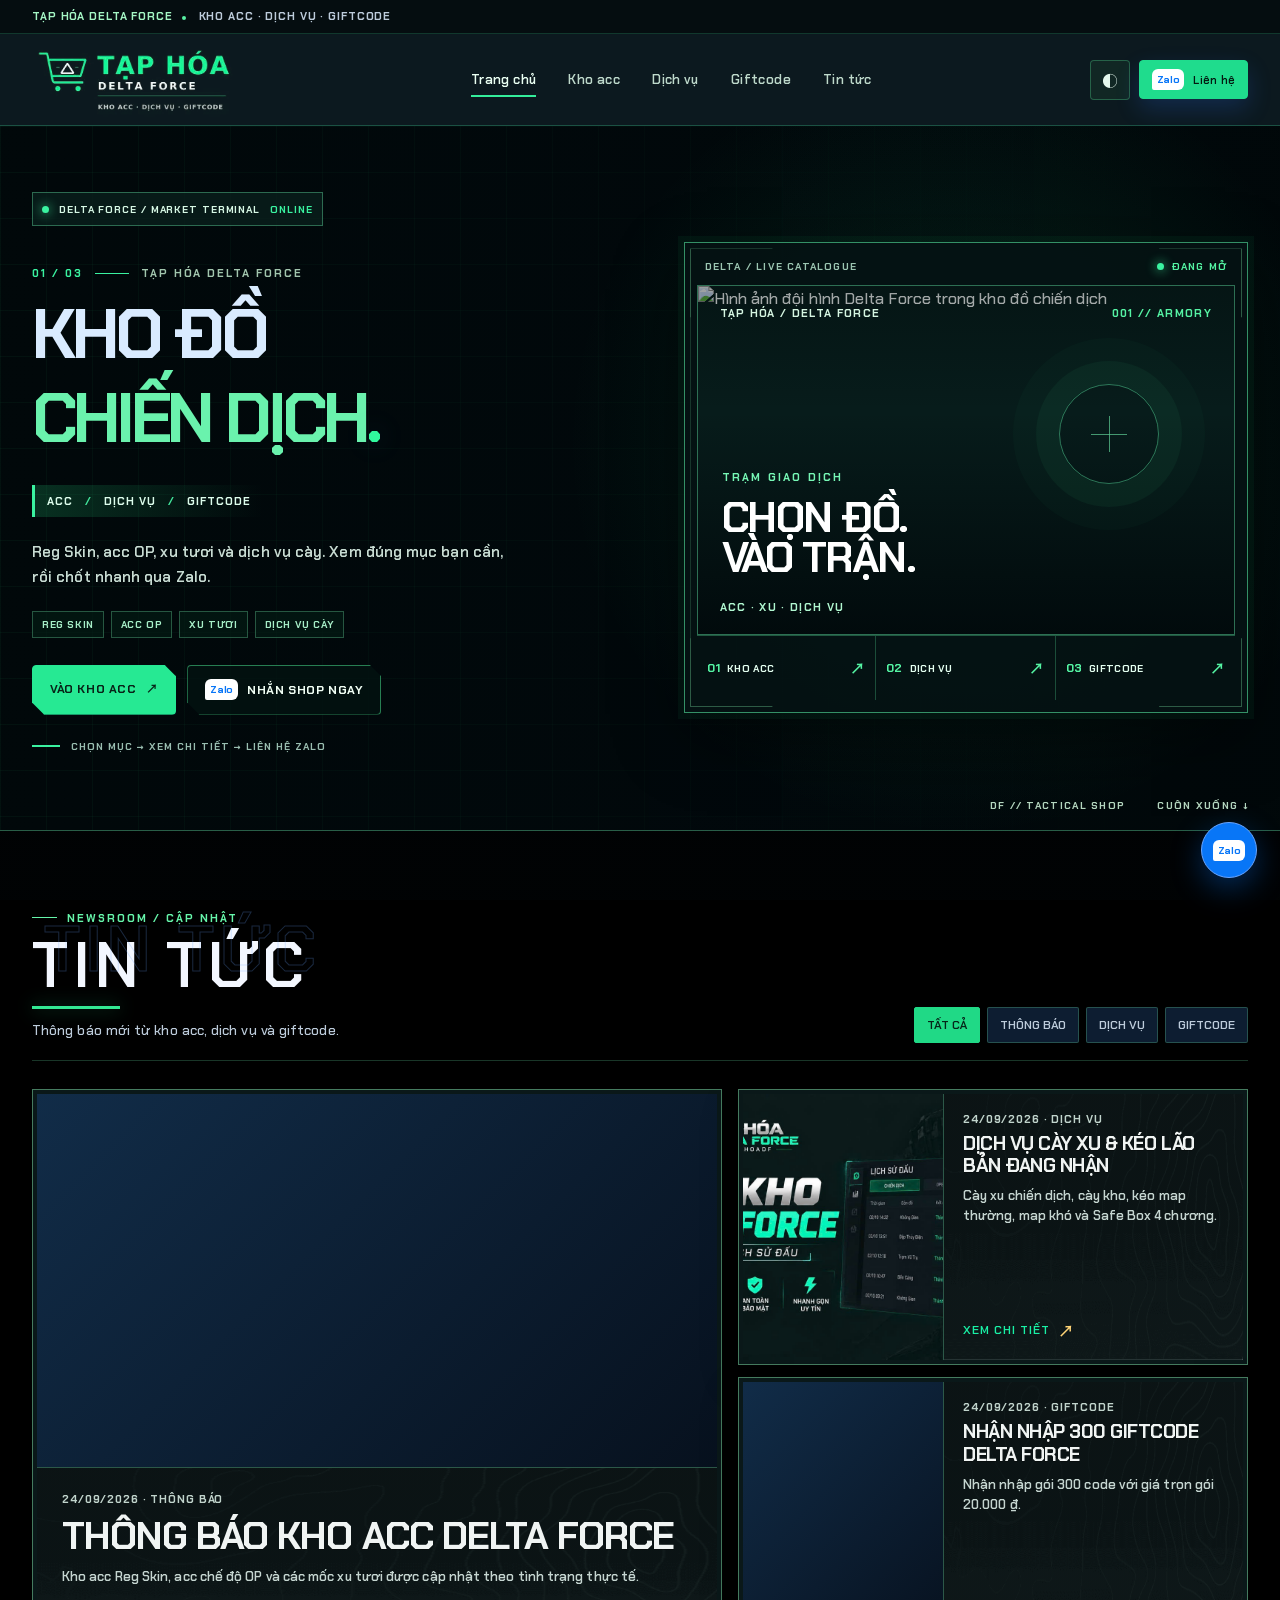
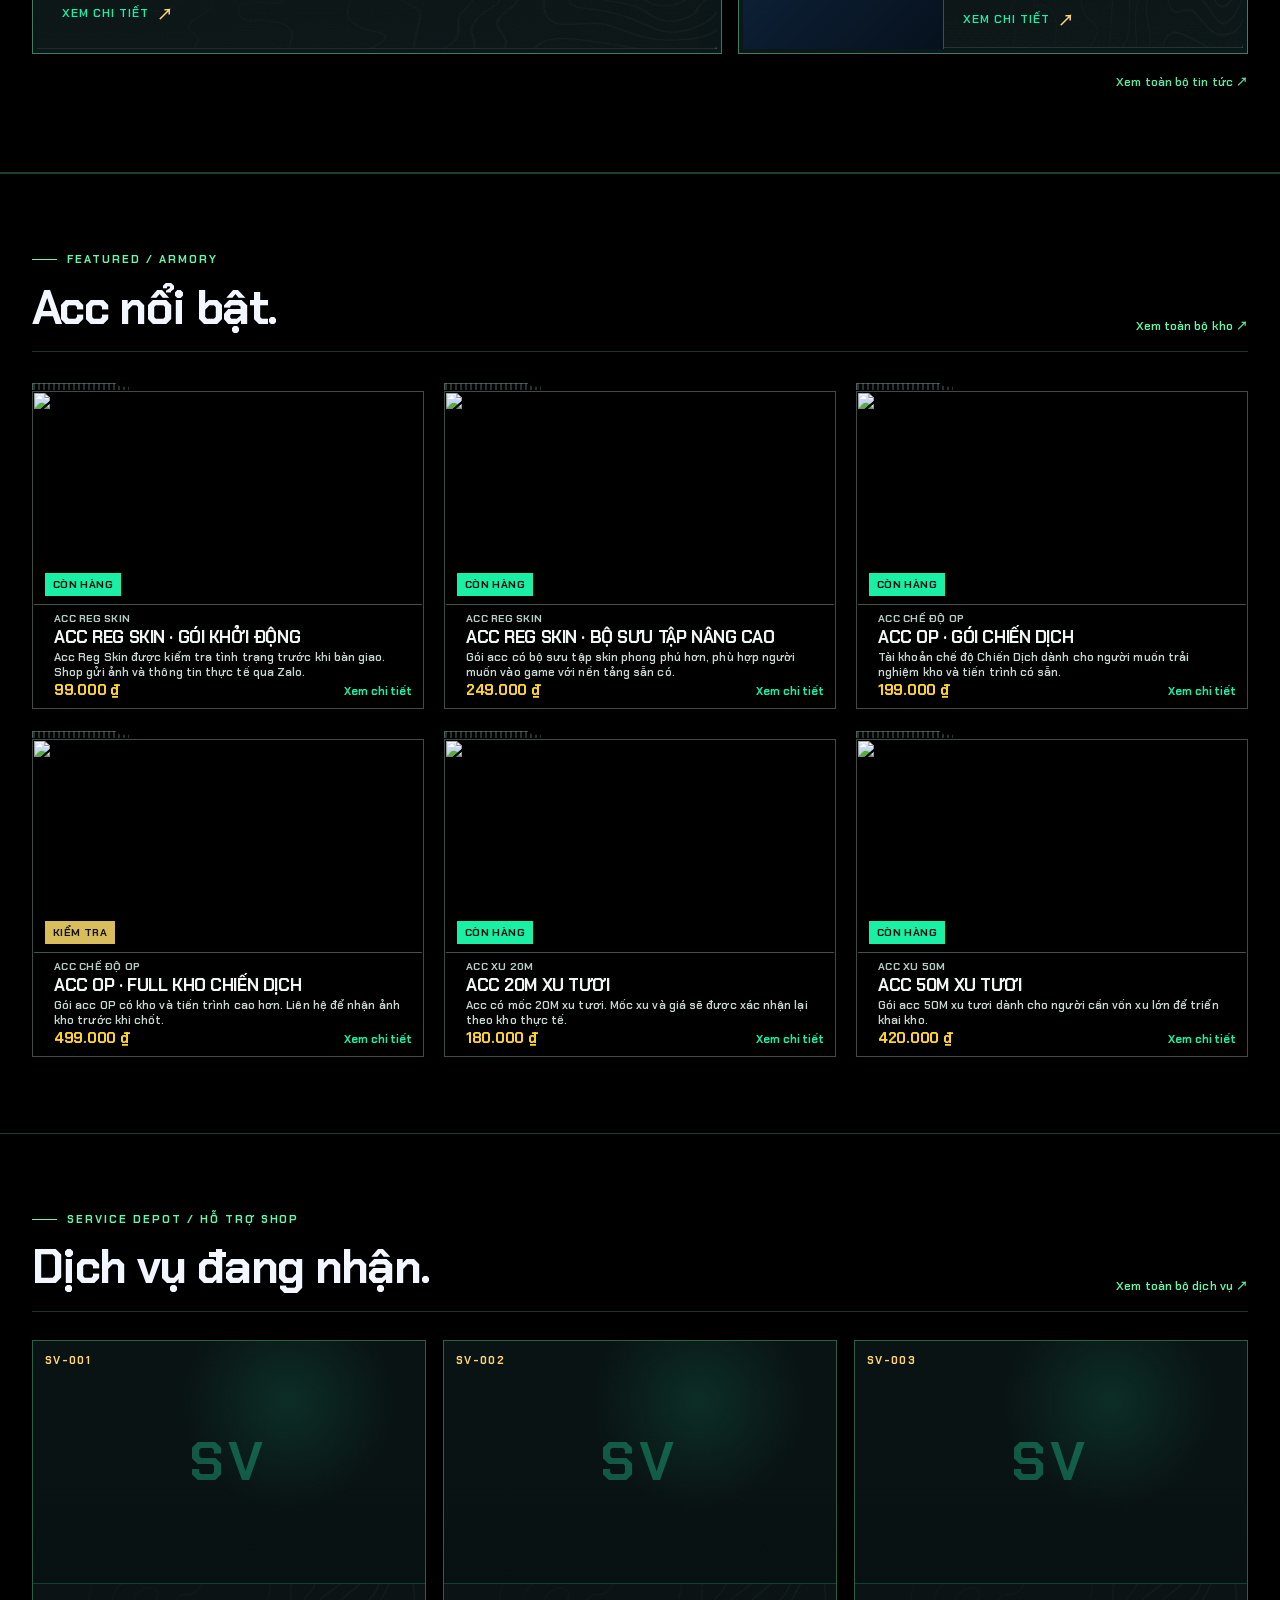
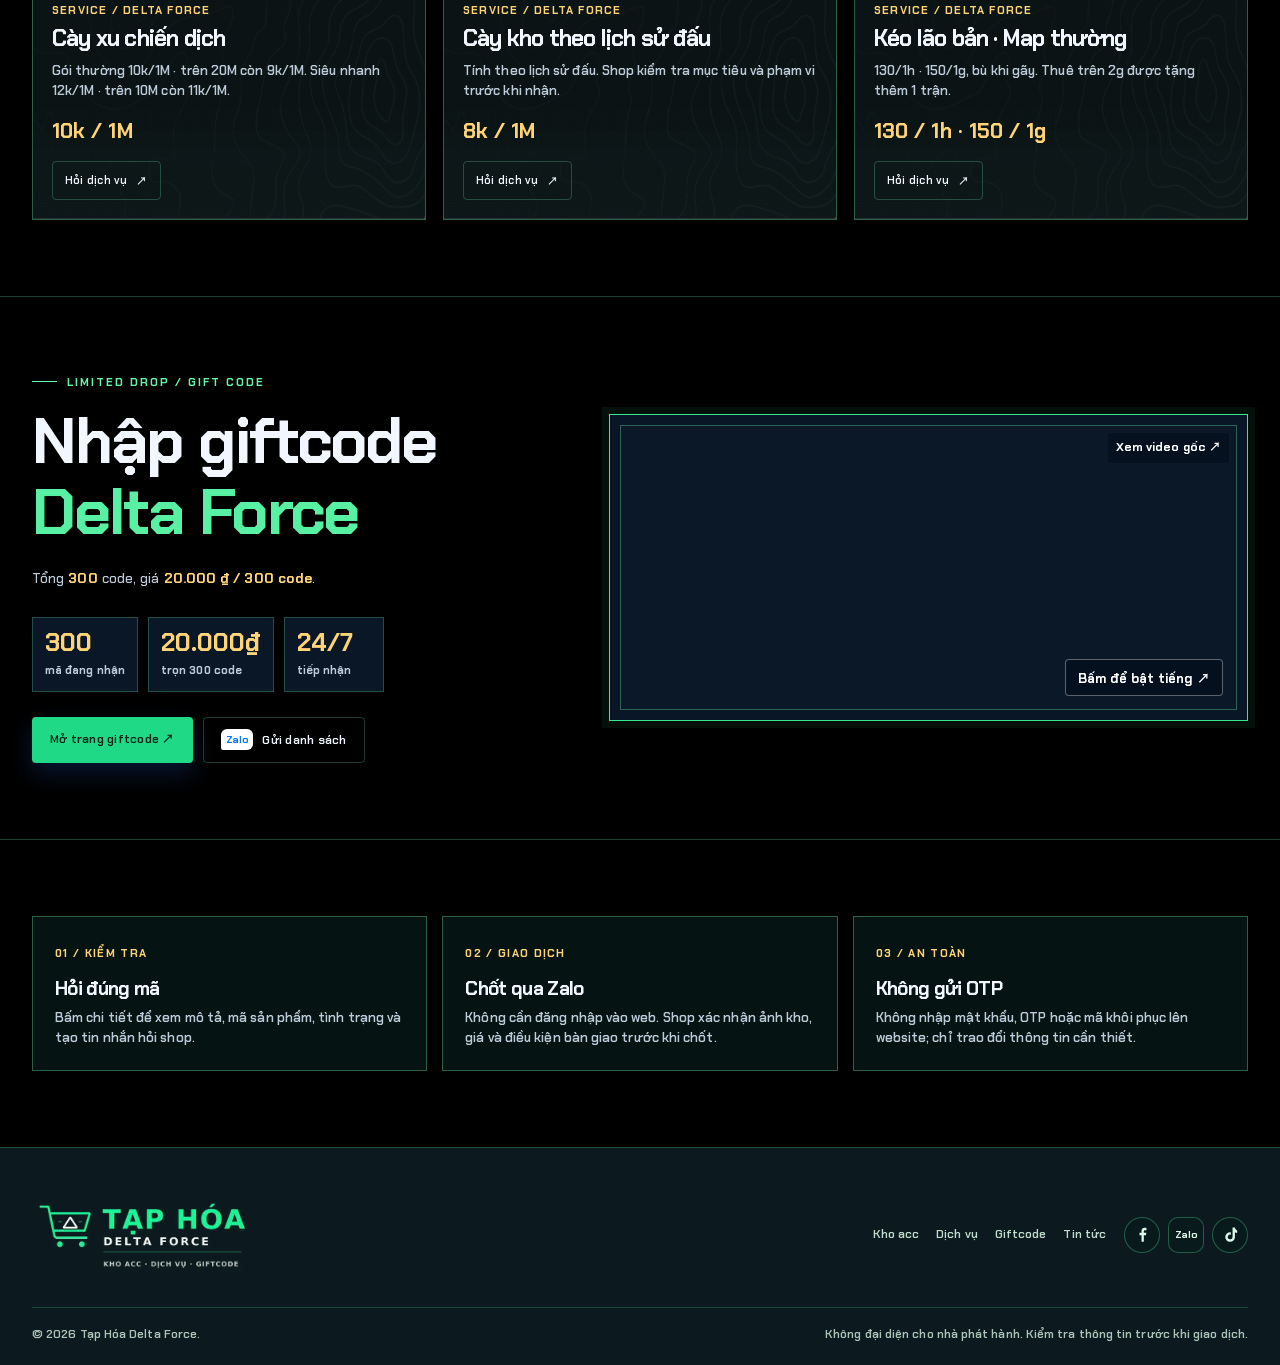
==== commit d7cb2d73: "Fix mobile menu and iOS Zalo button" ====
--- a/public/index.html
+++ b/public/index.html
@@ -2,15 +2,16 @@
 <html lang="vi" data-theme="dark">
 <head>
   <meta charset="utf-8">
-  <meta name="viewport" content="width=device-width, initial-scale=1">
+  <meta name="viewport" content="width=device-width, initial-scale=1, viewport-fit=cover">
   <meta name="theme-color" content="#07111e">
   <meta name="description" content="Tạp Hóa Delta Force — kho acc, dịch vụ và giftcode Delta Force.">
   <title>Tạp Hóa Delta Force | Trang chủ</title>
-  <link rel="icon" href="favicon.svg?v=27" type="image/svg+xml">
+  <link rel="icon" href="favicon.svg?v=26" type="image/svg+xml">
   <link rel="preconnect" href="https://fonts.googleapis.com">
   <link rel="preconnect" href="https://fonts.gstatic.com" crossorigin>
   <link href="https://fonts.googleapis.com/css2?family=Chakra+Petch:wght@400;500;600;700&family=Kanit:wght@300;400;500;600;700&family=Noto+Sans+TC:wght@400;500;600;700&display=swap" rel="stylesheet">
-  <link rel="stylesheet" href="assets/site.css?v=29">
+  <link rel="stylesheet" href="assets/site.css?v=26">
+  <link rel="stylesheet" href="assets/mobile-ui.css?v=20261017-1">
 </head>
 <body class="df-page" data-page="home">
   <a class="skip-link" href="#main-content">Đến nội dung chính</a>
@@ -54,10 +55,17 @@
   </main>
 
   <footer class="site-footer"><div class="shell"><div class="footer-top"><a class="brand" href="index.html"><img class="site-logo" src="assets/logo-tap-hoa-delta-force.png?v=22" width="600" height="225" alt="Tạp Hóa Delta Force"></a><div class="footer-right"><div class="footer-links"><a href="kho-acc.html">Kho acc</a><a href="dich-vu.html">Dịch vụ</a><a href="giftcode.html">Giftcode</a><a href="tin-tuc.html">Tin tức</a></div><div class="footer-socials" aria-label="Mạng xã hội của shop"><a class="footer-social" data-social-link="facebook" href="https://www.facebook.com/" target="_blank" rel="noopener noreferrer" aria-label="Facebook"><svg viewBox="0 0 24 24" aria-hidden="true"><path d="M13.7 21v-8h2.7l.4-3.1h-3.1V8c0-.9.3-1.5 1.6-1.5H17V3.7c-.3 0-1.2-.1-2.3-.1-2.3 0-3.9 1.4-3.9 4v2.3H8.2V13h2.6v8h2.9Z"/></svg></a><a class="footer-social footer-social-zalo" data-zalo-link href="https://zalo.me/84394781498" target="_blank" rel="noopener noreferrer" aria-label="Zalo"><span>Zalo</span></a><a class="footer-social" data-social-link="tiktok" href="https://www.tiktok.com/@phi_hng8" target="_blank" rel="noopener noreferrer" aria-label="TikTok"><svg viewBox="0 0 24 24" aria-hidden="true"><path d="M14.6 3h3c.2 1.7 1.2 3.1 2.8 3.9v3.1a8.1 8.1 0 0 1-2.8-.7v5.8a6.1 6.1 0 1 1-5.2-6v3.1a3 3 0 1 0 2.2 2.9V3Z"/></svg></a></div></div></div><div class="footer-bottom"><span>© <span id="year"></span> Tạp Hóa Delta Force.</span><span>Không đại diện cho nhà phát hành. Kiểm tra thông tin trước khi giao dịch.</span></div></div></footer>
+  <nav class="df-mobile-nav" aria-label="Điều hướng nhanh trên điện thoại">
+    <a class="df-mobile-nav__link" data-page-link="home" href="index.html" aria-current="page"><span class="df-mobile-nav__icon" aria-hidden="true"><svg viewBox="0 0 24 24" focusable="false"><path d="m3 10 9-7 9 7"/><path d="M5 9v11a1 1 0 0 0 1 1h12a1 1 0 0 0 1-1V9"/><path d="M9 21v-7h6v7"/></svg></span><span>Home</span></a>
+    <a class="df-mobile-nav__link" data-page-link="accounts" href="kho-acc.html"><span class="df-mobile-nav__icon" aria-hidden="true"><svg viewBox="0 0 24 24" focusable="false"><path d="M7.2 7h9.6a3.8 3.8 0 0 1 3.7 3l1.2 7a2.5 2.5 0 0 1-4.2 2.2L14.8 17H9.2l-2.7 2.2A2.5 2.5 0 0 1 2.3 17l1.2-7a3.8 3.8 0 0 1 3.7-3Z"/><path d="M7.5 10.5v5m-2.5-2.5h5"/><circle cx="16" cy="11.5" r=".7" fill="currentColor" stroke="none"/><circle cx="18.5" cy="14" r=".7" fill="currentColor" stroke="none"/></svg></span><span>Kho Acc</span></a>
+    <a class="df-mobile-nav__link" data-page-link="services" href="dich-vu.html"><span class="df-mobile-nav__icon" aria-hidden="true"><svg viewBox="0 0 24 24" focusable="false"><path d="m12 3 8 3.5V12c0 4.4-3.5 7.6-8 9-4.5-1.4-8-4.6-8-9V6.5L12 3Z"/><path d="m8.5 12 2.4 2.4 4.6-4.8"/></svg></span><span>Dịch Vụ</span></a>
+    <a class="df-mobile-nav__link" data-page-link="giftcode" href="giftcode.html"><span class="df-mobile-nav__icon" aria-hidden="true"><svg viewBox="0 0 24 24" focusable="false"><rect x="3" y="8" width="18" height="4" rx="1"/><path d="M5 12v8a1 1 0 0 0 1 1h12a1 1 0 0 0 1-1v-8M12 8v13"/><path d="M12 8H7.5A2.5 2.5 0 1 1 10 5.5L12 8Zm0 0h4.5A2.5 2.5 0 1 0 14 5.5L12 8Z"/></svg></span><span>Giftcode</span></a>
+    <a class="df-mobile-nav__link" data-page-link="news" href="tin-tuc.html"><span class="df-mobile-nav__icon" aria-hidden="true"><svg viewBox="0 0 24 24" focusable="false"><rect x="4" y="3" width="16" height="18" rx="2"/><rect x="7.5" y="6.5" width="4.5" height="5" rx=".5"/><path d="M15 7h2m-2 4h2M7.5 15H17m-9.5 3H17"/></svg></span><span>Tin tức</span></a>
+  </nav>
   <button class="floating-zalo" data-contact="general" type="button" aria-label="Liên hệ Tạp Hóa Delta Force qua Zalo"><span class="zalo-pill">Zalo</span></button>
 
   <dialog class="modal product-modal" id="product-modal" aria-labelledby="modal-title"><button class="modal-close" type="button" data-close-modal aria-label="Đóng">×</button><div class="modal-product-art" id="modal-art"></div><div class="modal-content"><div class="eyebrow" id="modal-category"></div><h2 id="modal-title"></h2><div class="modal-price" id="modal-price"></div><p id="modal-description"></p><dl class="modal-specs"><dt>Mã sản phẩm</dt><dd id="modal-code"></dd><dt>Tình trạng</dt><dd id="modal-status"></dd><dt>Hình thức</dt><dd>Trao đổi qua Zalo</dd></dl><p class="modal-note" id="modal-note"></p><button class="button button-blue full-button" id="modal-buy" type="button"><span class="zalo-pill">Zalo</span> Hỏi mua mục này</button></div></dialog>
   <dialog class="modal contact-modal" id="contact-modal" aria-labelledby="contact-title"><button class="modal-close" type="button" data-close-modal aria-label="Đóng">×</button><div class="eyebrow">READY TO CHAT / ZALO</div><h2 id="contact-title">Trao đổi với shop</h2><p>Kiểm tra nội dung tin nhắn, sau đó bấm mở Zalo. Website không yêu cầu tài khoản và không tự thu thông tin đăng nhập.</p><label class="sr-only" for="contact-text">Nội dung tin nhắn</label><textarea id="contact-text" spellcheck="false"></textarea><div class="contact-actions"><button class="button button-outline" id="copy-contact" type="button">Sao chép nội dung</button><a class="button button-blue" id="open-zalo" href="https://zalo.me/84394781498" target="_blank" rel="noopener noreferrer"><span class="zalo-pill">Zalo</span> Mở Zalo shop</a></div><div class="contact-status" id="contact-status" role="status" aria-live="polite" hidden></div></dialog>
-  <script src="/api/catalog.js"></script><script src="assets/data.js?v=29"></script><script src="assets/site.js?v=29"></script>
+  <script src="catalog.js"></script><script src="assets/data.js?v=26"></script><script src="assets/site.js?v=26"></script>
 </body>
 </html>
--- a/public/assets/site.css
+++ b/public/assets/site.css
@@ -3374,3 +3374,316 @@
   .df-page #account-tabs { gap: 5px !important; }
   .df-page #account-tabs .df-tab { font-size: 7.5px !important; }
 }
+
+/* ==========================================================================\n   V29.1 — ACCOUNT TAB TEXT CONTRAST\n   Stronger, crisper labels for the account category selector.\n   ========================================================================== */
+.df-page #account-tabs .df-tab {
+  color: #e4f8f1 !important;
+  font-weight: 900 !important;
+  text-shadow: 0 1px 0 rgba(0,0,0,.55), 0 0 7px rgba(93, 239, 166, .10);
+  -webkit-font-smoothing: antialiased;
+  text-rendering: geometricPrecision;
+}
+.df-page #account-tabs .df-tab:hover {
+  color: #ffffff !important;
+  text-shadow: 0 1px 0 rgba(0,0,0,.55), 0 0 9px rgba(93, 239, 166, .18);
+}
+.df-page #account-tabs .df-tab.active {
+  color: #031b12 !important;
+  font-weight: 900 !important;
+  text-shadow: 0 1px 0 rgba(255,255,255,.22);
+}
+@media (max-width: 700px) {
+  .df-page #account-tabs .df-tab {
+    font-weight: 900 !important;
+    color: #ecfff7 !important;
+  }
+  .df-page #account-tabs .df-tab.active { color: #031b12 !important; }
+}
+
+/* V30 — Service dossier modal + per-item Zalo routing. */
+.df-page .df-service-media {
+  position: relative;
+  display: block;
+  width: 100%;
+  padding: 0;
+  margin: 0;
+  border: 0;
+  background: #07111e;
+  color: inherit;
+  cursor: pointer;
+  text-align: left;
+  overflow: hidden;
+}
+.df-page .df-service-media::after {
+  content: "";
+  position: absolute;
+  inset: 0;
+  background: linear-gradient(180deg, transparent 54%, rgba(3,10,16,.78));
+  opacity: .28;
+  transition: opacity .2s ease;
+  pointer-events: none;
+}
+.df-page .df-service-media:hover::after,
+.df-page .df-service-media:focus-visible::after { opacity: .72; }
+.df-page .df-service-media:focus-visible { outline: 2px solid #ffca55; outline-offset: -2px; }
+.df-page .df-service-view {
+  position: absolute;
+  z-index: 3;
+  right: 12px;
+  bottom: 11px;
+  padding: 7px 9px;
+  border: 1px solid rgba(255,202,85,.72);
+  background: rgba(4,13,20,.88);
+  color: #ffd166;
+  font: 800 10px/1 "Chakra Petch", sans-serif;
+  letter-spacing: .08em;
+  transform: translateY(6px);
+  opacity: 0;
+  transition: .2s ease;
+  pointer-events: none;
+}
+.df-page .df-service-media:hover .df-service-view,
+.df-page .df-service-media:focus-visible .df-service-view { transform: translateY(0); opacity: 1; }
+
+.df-page .service-detail-modal {
+  width: min(1120px, calc(100% - 34px));
+  max-height: calc(100dvh - 32px);
+  padding: 0;
+  border: 1px solid rgba(255,196,70,.42);
+  background: #06111b;
+  color: #edf7ff;
+  grid-template-columns: minmax(0, 1.34fr) minmax(330px, .86fr);
+  overflow: hidden;
+  box-shadow: 0 30px 90px rgba(0,0,0,.66), 0 0 0 1px rgba(43,237,157,.05) inset;
+}
+.df-page .service-detail-modal[open] { display: grid; }
+.df-page .service-detail-modal::backdrop { background: rgba(0,7,12,.84); backdrop-filter: blur(6px); }
+.df-page .service-detail-close {
+  border-color: rgba(255,194,54,.8) !important;
+  box-shadow: 0 0 0 1px rgba(255,194,54,.15) inset;
+}
+.df-page .service-detail-visual {
+  position: relative;
+  min-width: 0;
+  padding: 22px 22px 18px 76px;
+  background:
+    linear-gradient(rgba(31,235,157,.035) 1px, transparent 1px),
+    linear-gradient(90deg, rgba(31,235,157,.035) 1px, transparent 1px),
+    radial-gradient(circle at 20% 16%, rgba(34,237,158,.09), transparent 34%),
+    #07151c;
+  background-size: 34px 34px, 34px 34px, auto, auto;
+  border-right: 1px solid rgba(255,196,70,.18);
+}
+.df-page .service-detail-rail {
+  position: absolute;
+  inset: 0 auto 0 0;
+  width: 54px;
+  border-right: 1px solid rgba(255,194,54,.18);
+  background: rgba(3,13,18,.72);
+  display: flex;
+  align-items: center;
+  justify-content: center;
+  gap: 18px;
+  writing-mode: vertical-rl;
+  transform: rotate(180deg);
+  font-family: "Chakra Petch", sans-serif;
+  letter-spacing: .18em;
+  text-transform: uppercase;
+}
+.df-page .service-detail-rail span { color: #ffd166; font-size: 9px; font-weight: 800; }
+.df-page .service-detail-rail b { color: rgba(184,221,211,.45); font-size: 8px; }
+.df-page .service-detail-gallery { min-width: 0; }
+.df-page .service-detail-stage {
+  position: relative;
+  min-height: 0;
+  aspect-ratio: 16 / 9;
+  display: grid;
+  place-items: center;
+  overflow: hidden;
+  border: 1px solid rgba(64,228,162,.2);
+  background: #02090d;
+}
+.df-page .service-detail-stage::before {
+  content: "";
+  position: absolute;
+  z-index: 1;
+  inset: 0;
+  pointer-events: none;
+  box-shadow: inset 0 0 0 1px rgba(255,204,88,.07), inset 0 -78px 70px rgba(0,0,0,.25);
+}
+.df-page .service-detail-main {
+  width: 100%;
+  height: 100%;
+  max-width: 100%;
+  max-height: 100%;
+  object-fit: contain;
+  object-position: center center;
+  display: block;
+  background: #02090d;
+}
+.df-page .service-detail-counter {
+  position: absolute;
+  z-index: 4;
+  top: 12px;
+  left: 12px;
+  right: 12px;
+  display: flex;
+  justify-content: space-between;
+  align-items: center;
+  pointer-events: none;
+}
+.df-page .service-detail-counter span,
+.df-page .service-detail-counter strong {
+  padding: 6px 9px;
+  border: 1px solid rgba(255,199,76,.28);
+  background: rgba(2,11,16,.82);
+  font: 800 9px/1 "Chakra Petch", sans-serif;
+  letter-spacing: .09em;
+}
+.df-page .service-detail-counter span { color: #74efb6; }
+.df-page .service-detail-counter strong { color: #ffd166; }
+.df-page .service-detail-nav {
+  position: absolute;
+  z-index: 5;
+  top: 50%;
+  width: 42px;
+  height: 62px;
+  transform: translateY(-50%);
+  border: 1px solid rgba(255,197,69,.54);
+  background: rgba(2,14,19,.88);
+  color: #ffd166;
+  font: 500 34px/1 sans-serif;
+  cursor: pointer;
+}
+.df-page .service-detail-prev { left: 12px; }
+.df-page .service-detail-next { right: 12px; }
+.df-page .service-detail-nav:hover { background: rgba(68,48,6,.82); border-color: #ffd166; }
+.df-page .service-detail-nav:disabled { display: none; }
+.df-page .service-detail-thumbs {
+  display: flex;
+  gap: 9px;
+  margin-top: 11px;
+  padding-bottom: 2px;
+  overflow-x: auto;
+  scrollbar-width: thin;
+  scrollbar-color: rgba(255,199,76,.55) transparent;
+}
+.df-page .service-detail-thumb {
+  flex: 0 0 92px;
+  width: 92px;
+  height: 62px;
+  padding: 3px;
+  border: 1px solid rgba(82,128,147,.42);
+  background: #031018;
+  opacity: .66;
+  cursor: pointer;
+}
+.df-page .service-detail-thumb img { width: 100%; height: 100%; object-fit: cover; display: block; }
+.df-page .service-detail-thumb:hover { opacity: 1; border-color: #ffd166; }
+.df-page .service-detail-thumb.is-current { opacity: 1; border-color: #35e99b; box-shadow: 0 0 0 1px rgba(53,233,155,.22); }
+.df-page .service-detail-empty { min-height: 400px; display: grid; place-items: center; color: #88a2ad; }
+
+.df-page .service-detail-content {
+  position: relative;
+  min-width: 0;
+  padding: 72px 34px 30px;
+  background:
+    linear-gradient(135deg, rgba(255,198,69,.055), transparent 30%),
+    linear-gradient(180deg, #0b1f2d, #071621);
+  overflow-y: auto;
+}
+.df-page .service-detail-content::before {
+  content: "";
+  position: absolute;
+  top: 45px;
+  left: 34px;
+  width: 48px;
+  height: 2px;
+  background: #ffd166;
+  box-shadow: 58px 0 0 rgba(61,237,163,.55);
+}
+.df-page .service-detail-kicker {
+  display: flex;
+  justify-content: space-between;
+  gap: 12px;
+  margin-bottom: 12px;
+  color: #63e6aa;
+  font: 800 9px/1 "Chakra Petch", sans-serif;
+  letter-spacing: .16em;
+}
+.df-page .service-detail-kicker b { color: #ffd166; }
+.df-page .service-detail-content h2 {
+  margin: 0 0 10px;
+  color: #f7fbff;
+  font-family: "Chakra Petch", sans-serif;
+  font-size: clamp(26px, 3vw, 42px);
+  line-height: .98;
+  text-transform: uppercase;
+}
+.df-page .service-detail-price {
+  margin: 18px 0 9px;
+  color: #ffd166;
+  font: 800 clamp(20px, 2.3vw, 31px)/1 "Chakra Petch", sans-serif;
+  letter-spacing: .015em;
+}
+.df-page .service-detail-description { color: #c2d1dc; line-height: 1.55; margin: 0 0 22px; }
+.df-page .service-detail-grid {
+  display: grid;
+  grid-template-columns: 1fr;
+  border-top: 1px solid rgba(118,172,193,.2);
+  border-bottom: 1px solid rgba(118,172,193,.2);
+  margin: 0 0 18px;
+}
+.df-page .service-detail-grid > div {
+  display: grid;
+  grid-template-columns: 92px 1fr;
+  gap: 12px;
+  align-items: center;
+  padding: 11px 0;
+  border-bottom: 1px solid rgba(118,172,193,.12);
+}
+.df-page .service-detail-grid > div:last-child { border-bottom: 0; }
+.df-page .service-detail-grid span { color: #7193a3; font: 700 8px/1 "Chakra Petch",sans-serif; letter-spacing: .12em; }
+.df-page .service-detail-grid strong { color: #e8f2f8; font-size: 12px; text-align: right; }
+.df-page .service-detail-note {
+  display: grid;
+  grid-template-columns: 3px 1fr;
+  gap: 13px;
+  padding: 13px 14px;
+  margin-bottom: 18px;
+  background: rgba(255,198,69,.07);
+  border: 1px solid rgba(255,198,69,.1);
+}
+.df-page .service-detail-note i { background: linear-gradient(#ffd166,#43e5a1); }
+.df-page .service-detail-note p { margin: 0; color: #b8c8d1; font-size: 12px; line-height: 1.55; }
+.df-page .service-detail-contact { margin-top: 4px; }
+
+@media (max-width: 900px) {
+  .df-page .service-detail-modal { grid-template-columns: 1fr; width: min(760px, calc(100% - 18px)); overflow-y: auto; }
+  .df-page .service-detail-modal[open] { display: block; }
+  .df-page .service-detail-visual { padding: 14px 14px 12px 54px; border-right: 0; border-bottom: 1px solid rgba(255,196,70,.18); }
+  .df-page .service-detail-rail { width: 40px; }
+  .df-page .service-detail-stage { min-height: 0; aspect-ratio: 16 / 9; }
+  .df-page .service-detail-content { padding: 58px 22px 22px; }
+  .df-page .service-detail-content::before { top: 36px; left: 22px; }
+}
+@media (max-width: 600px) {
+  .df-page .df-service-view { display: none; }
+  .df-page .service-detail-modal { width: calc(100% - 10px); max-height: calc(100dvh - 10px); }
+  .df-page .service-detail-visual { padding: 9px 9px 9px 38px; }
+  .df-page .service-detail-rail { width: 30px; gap: 10px; }
+  .df-page .service-detail-rail span { font-size: 6.8px; }
+  .df-page .service-detail-rail b { font-size: 6px; }
+  .df-page .service-detail-stage { aspect-ratio: 16 / 9; }
+  .df-page .service-detail-nav { width: 34px; height: 48px; font-size: 27px; }
+  .df-page .service-detail-prev { left: 7px; }
+  .df-page .service-detail-next { right: 7px; }
+  .df-page .service-detail-thumb { flex-basis: 68px; width: 68px; height: 48px; }
+  .df-page .service-detail-content { padding: 52px 16px 18px; }
+  .df-page .service-detail-content::before { left: 16px; }
+  .df-page .service-detail-content h2 { font-size: 25px; }
+  .df-page .service-detail-price { font-size: 20px; }
+  .df-page .service-detail-grid > div { grid-template-columns: 80px 1fr; padding: 9px 0; }
+  .df-page .service-detail-grid strong { font-size: 10px; }
+  .df-page .service-detail-note p { font-size: 10px; }
+}
--- a/public/assets/mobile-ui.css
+++ b/public/assets/mobile-ui.css
@@ -0,0 +1,176 @@
+/* Mobile navigation and Safari support-button alignment. */
+.df-mobile-nav { display: none; }
+
+@media (max-width: 767px) {
+  html {
+    scroll-padding-bottom: calc(76px + env(safe-area-inset-bottom, 0px));
+  }
+
+  body.df-page {
+    --df-mobile-nav-height: 64px;
+    --df-mobile-nav-bg: #0b1b1c;
+    --df-mobile-nav-text: #b2c6c5;
+    --df-mobile-nav-accent: #22efaa;
+    --df-mobile-nav-active: rgba(34, 239, 170, .10);
+    --df-mobile-nav-line: rgba(98, 166, 148, .28);
+    padding-bottom: calc(var(--df-mobile-nav-height) + env(safe-area-inset-bottom, 0px));
+    padding-left: env(safe-area-inset-left, 0px);
+    padding-right: env(safe-area-inset-right, 0px);
+  }
+
+  html[data-theme="light"] body.df-page {
+    --df-mobile-nav-bg: #f7fcfa;
+    --df-mobile-nav-text: #4e6761;
+    --df-mobile-nav-accent: #087a51;
+    --df-mobile-nav-active: rgba(8, 122, 81, .08);
+    --df-mobile-nav-line: rgba(8, 122, 81, .19);
+  }
+
+  .df-page .df-mobile-nav {
+    position: fixed;
+    z-index: 29;
+    inset: auto 0 0;
+    display: flex;
+    align-items: stretch;
+    justify-content: space-around;
+    box-sizing: border-box;
+    height: calc(var(--df-mobile-nav-height) + env(safe-area-inset-bottom, 0px));
+    margin: 0;
+    padding: 4px calc(6px + env(safe-area-inset-right, 0px))
+      calc(4px + env(safe-area-inset-bottom, 0px))
+      calc(6px + env(safe-area-inset-left, 0px));
+    border: 0;
+    border-top: 1px solid var(--df-mobile-nav-line);
+    background: var(--df-mobile-nav-bg);
+    box-shadow: 0 -6px 20px rgba(0, 0, 0, .12);
+  }
+
+  .df-page .df-mobile-nav__link {
+    position: relative;
+    display: flex;
+    flex: 1 1 0;
+    flex-direction: column;
+    align-items: center;
+    justify-content: center;
+    gap: 3px;
+    min-width: 0;
+    min-height: 48px;
+    margin: 0;
+    padding: 4px 2px;
+    border: 0;
+    border-radius: 8px;
+    color: var(--df-mobile-nav-text);
+    background: transparent;
+    font-size: 11px;
+    font-weight: 500;
+    line-height: 1.2;
+    letter-spacing: 0;
+    text-align: center;
+    text-decoration: none;
+    text-transform: none;
+    white-space: nowrap;
+    touch-action: manipulation;
+    -webkit-tap-highlight-color: transparent;
+  }
+
+  .df-page .df-mobile-nav__icon {
+    display: flex;
+    align-items: center;
+    justify-content: center;
+    flex: 0 0 27px;
+    width: 38px;
+    height: 27px;
+    border-radius: 9px;
+  }
+
+  .df-page .df-mobile-nav__icon svg {
+    display: block;
+    flex: none;
+    width: 23px;
+    height: 23px;
+    overflow: visible;
+    fill: none;
+    stroke: currentColor;
+    stroke-width: 1.8;
+    stroke-linecap: round;
+    stroke-linejoin: round;
+  }
+
+  .df-page .df-mobile-nav__link[aria-current="page"] {
+    color: var(--df-mobile-nav-accent);
+    font-weight: 600;
+  }
+
+  .df-page .df-mobile-nav__link[aria-current="page"] .df-mobile-nav__icon {
+    background: var(--df-mobile-nav-active);
+  }
+
+  .df-page .df-mobile-nav__link[aria-current="page"]::before {
+    content: "";
+    position: absolute;
+    top: -4px;
+    left: 50%;
+    width: 22px;
+    height: 3px;
+    border-radius: 0 0 3px 3px;
+    background: currentColor;
+    transform: translateX(-50%);
+  }
+
+  .df-page .df-mobile-nav__link:active {
+    background: var(--df-mobile-nav-active);
+  }
+
+  .df-page .df-mobile-nav__link:focus-visible {
+    outline: 2px solid var(--df-mobile-nav-accent);
+    outline-offset: -2px;
+  }
+
+  /* Reset native iOS button padding/appearance before centering the badge. */
+  .df-page .floating-zalo {
+    -webkit-appearance: none;
+    appearance: none;
+    position: fixed;
+    z-index: 28;
+    top: auto;
+    right: calc(12px + env(safe-area-inset-right, 0px));
+    bottom: calc(var(--df-mobile-nav-height) + 12px + env(safe-area-inset-bottom, 0px));
+    left: auto;
+    display: flex;
+    align-items: center;
+    justify-content: center;
+    box-sizing: border-box;
+    width: 52px;
+    min-width: 52px;
+    height: 52px;
+    min-height: 52px;
+    margin: 0;
+    padding: 0;
+    border: 1px solid #69a5ff;
+    border-radius: 50%;
+    line-height: 1;
+    text-align: center;
+    text-indent: 0;
+    transform: none;
+    touch-action: manipulation;
+  }
+
+  .df-page .floating-zalo > .zalo-pill {
+    position: static;
+    display: flex;
+    flex: 0 0 32px;
+    align-items: center;
+    justify-content: center;
+    width: 32px;
+    min-width: 0;
+    height: 24px;
+    margin: 0;
+    padding: 0;
+    font-family: Arial, sans-serif !important;
+    font-size: 11px;
+    font-weight: 800;
+    line-height: 1;
+    letter-spacing: -.03em;
+    transform: none;
+  }
+}
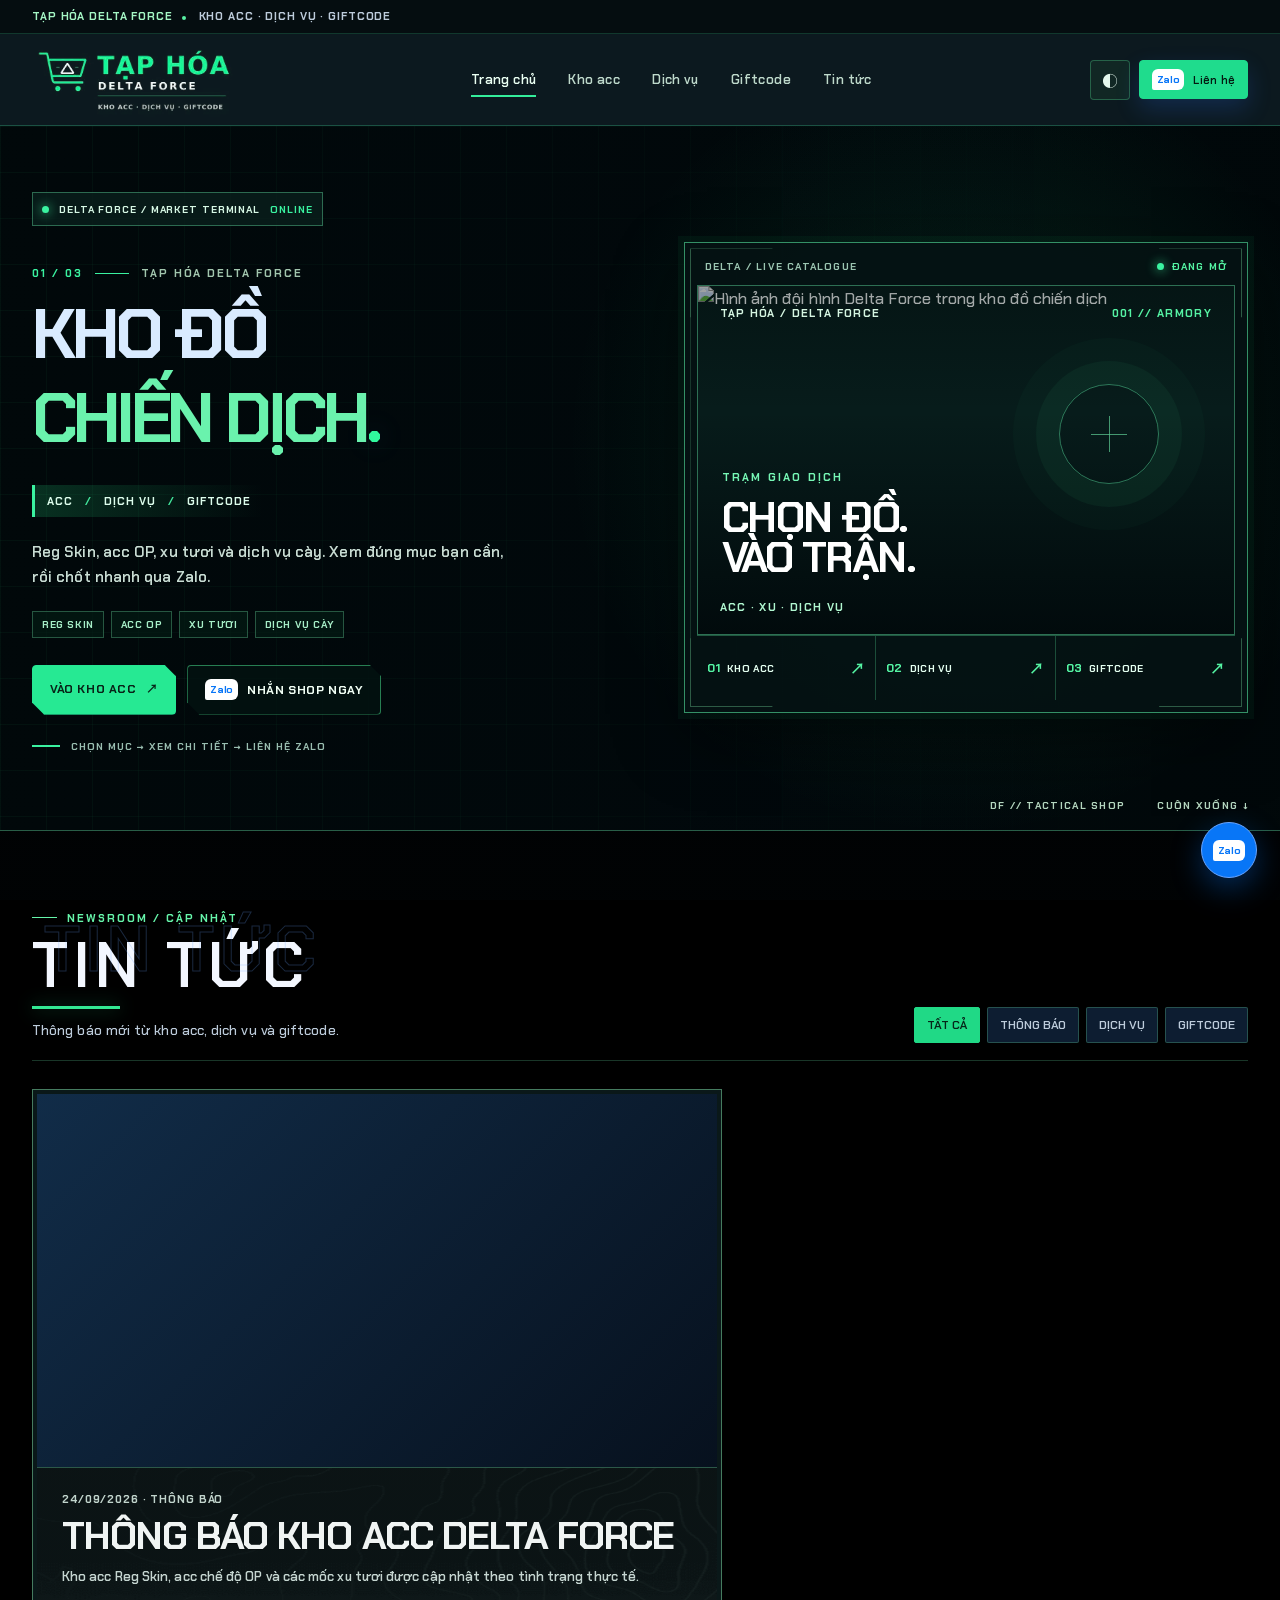
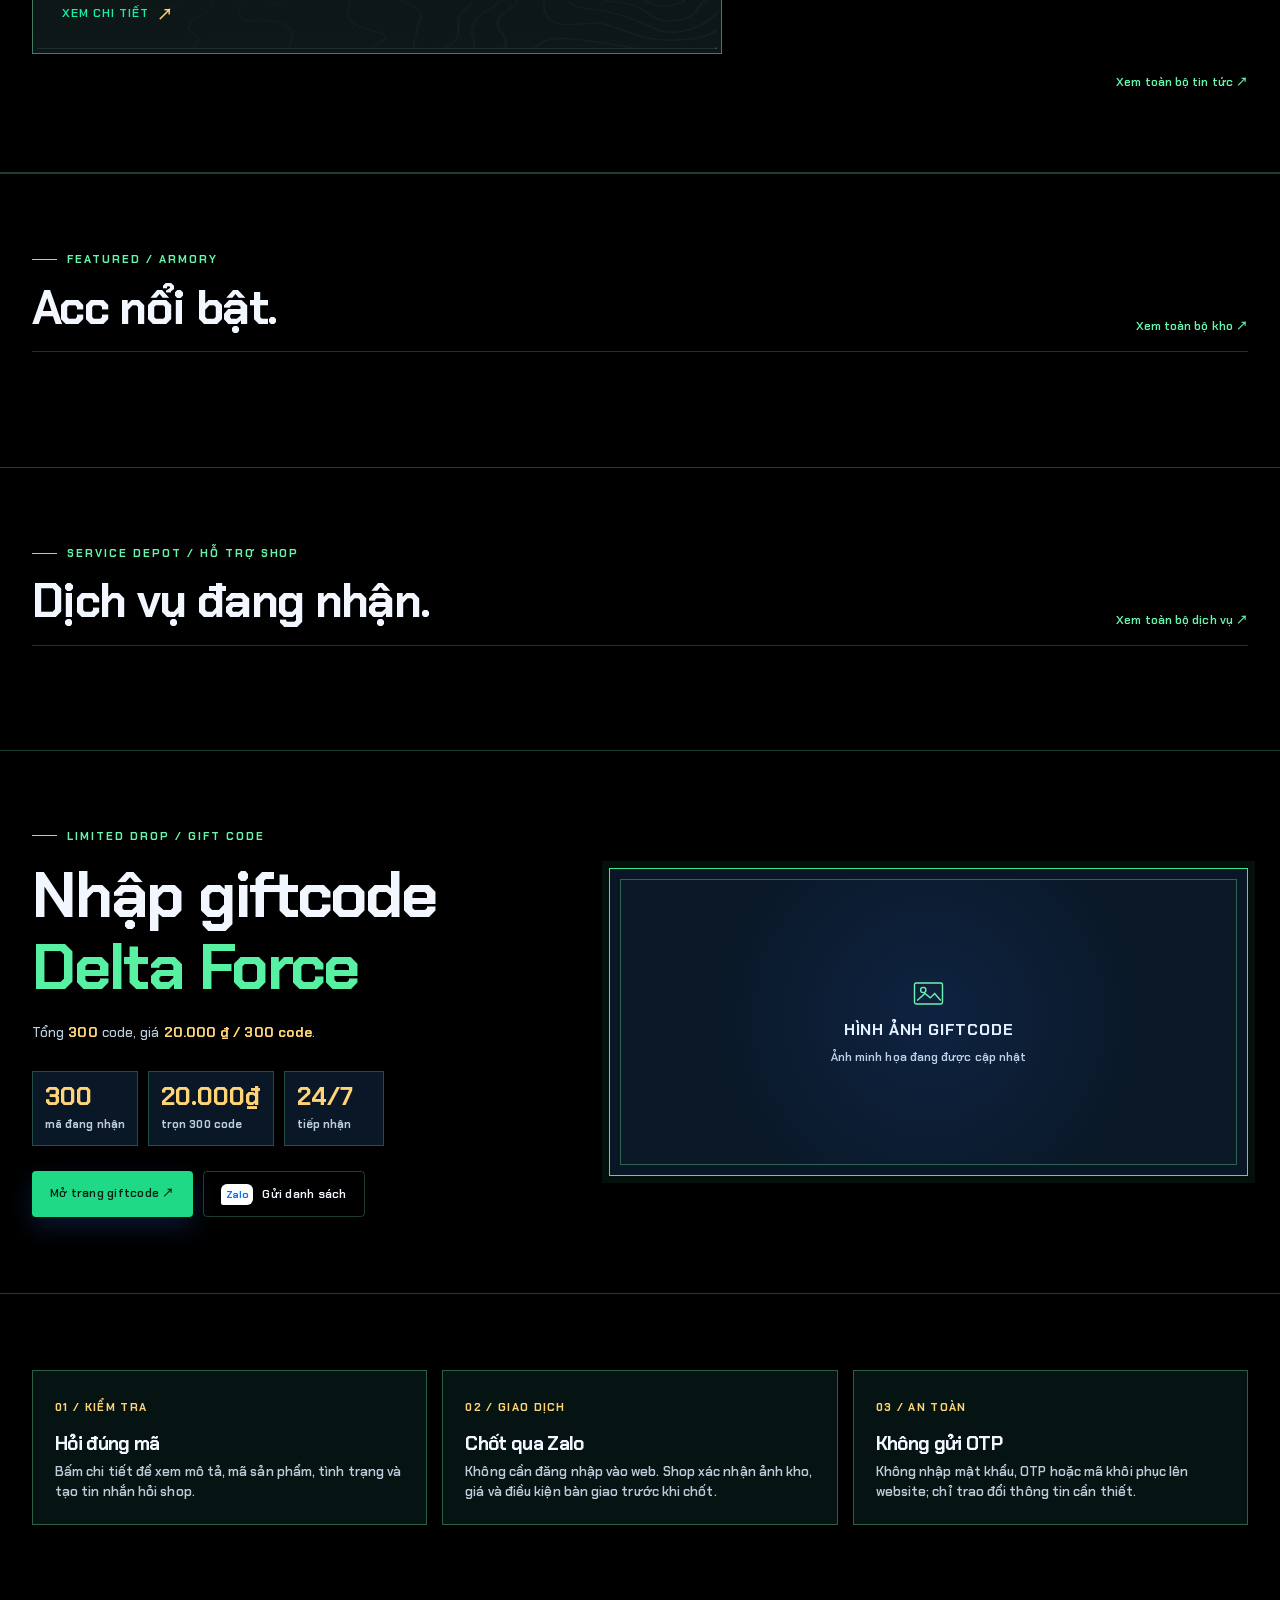
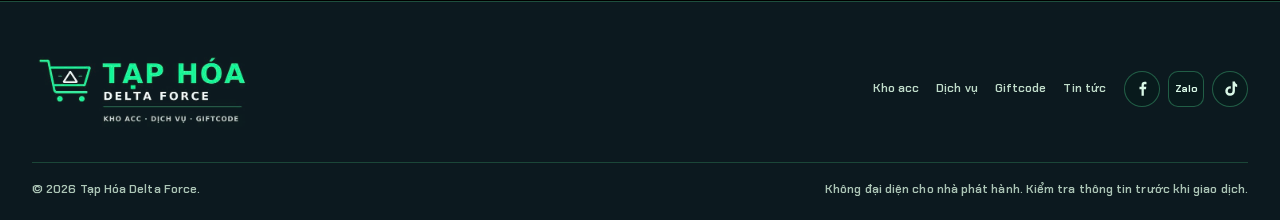
==== commit dc51f68a: "Fix live account catalog" ====
--- a/public/index.html
+++ b/public/index.html
@@ -66,6 +66,6 @@
 
   <dialog class="modal product-modal" id="product-modal" aria-labelledby="modal-title"><button class="modal-close" type="button" data-close-modal aria-label="Đóng">×</button><div class="modal-product-art" id="modal-art"></div><div class="modal-content"><div class="eyebrow" id="modal-category"></div><h2 id="modal-title"></h2><div class="modal-price" id="modal-price"></div><p id="modal-description"></p><dl class="modal-specs"><dt>Mã sản phẩm</dt><dd id="modal-code"></dd><dt>Tình trạng</dt><dd id="modal-status"></dd><dt>Hình thức</dt><dd>Trao đổi qua Zalo</dd></dl><p class="modal-note" id="modal-note"></p><button class="button button-blue full-button" id="modal-buy" type="button"><span class="zalo-pill">Zalo</span> Hỏi mua mục này</button></div></dialog>
   <dialog class="modal contact-modal" id="contact-modal" aria-labelledby="contact-title"><button class="modal-close" type="button" data-close-modal aria-label="Đóng">×</button><div class="eyebrow">READY TO CHAT / ZALO</div><h2 id="contact-title">Trao đổi với shop</h2><p>Kiểm tra nội dung tin nhắn, sau đó bấm mở Zalo. Website không yêu cầu tài khoản và không tự thu thông tin đăng nhập.</p><label class="sr-only" for="contact-text">Nội dung tin nhắn</label><textarea id="contact-text" spellcheck="false"></textarea><div class="contact-actions"><button class="button button-outline" id="copy-contact" type="button">Sao chép nội dung</button><a class="button button-blue" id="open-zalo" href="https://zalo.me/84394781498" target="_blank" rel="noopener noreferrer"><span class="zalo-pill">Zalo</span> Mở Zalo shop</a></div><div class="contact-status" id="contact-status" role="status" aria-live="polite" hidden></div></dialog>
-  <script src="catalog.js"></script><script src="assets/data.js?v=26"></script><script src="assets/site.js?v=26"></script>
+  <script src="/api/catalog.js"></script><script src="assets/data.js?v=26"></script><script src="assets/site.js?v=26"></script>
 </body>
 </html>
